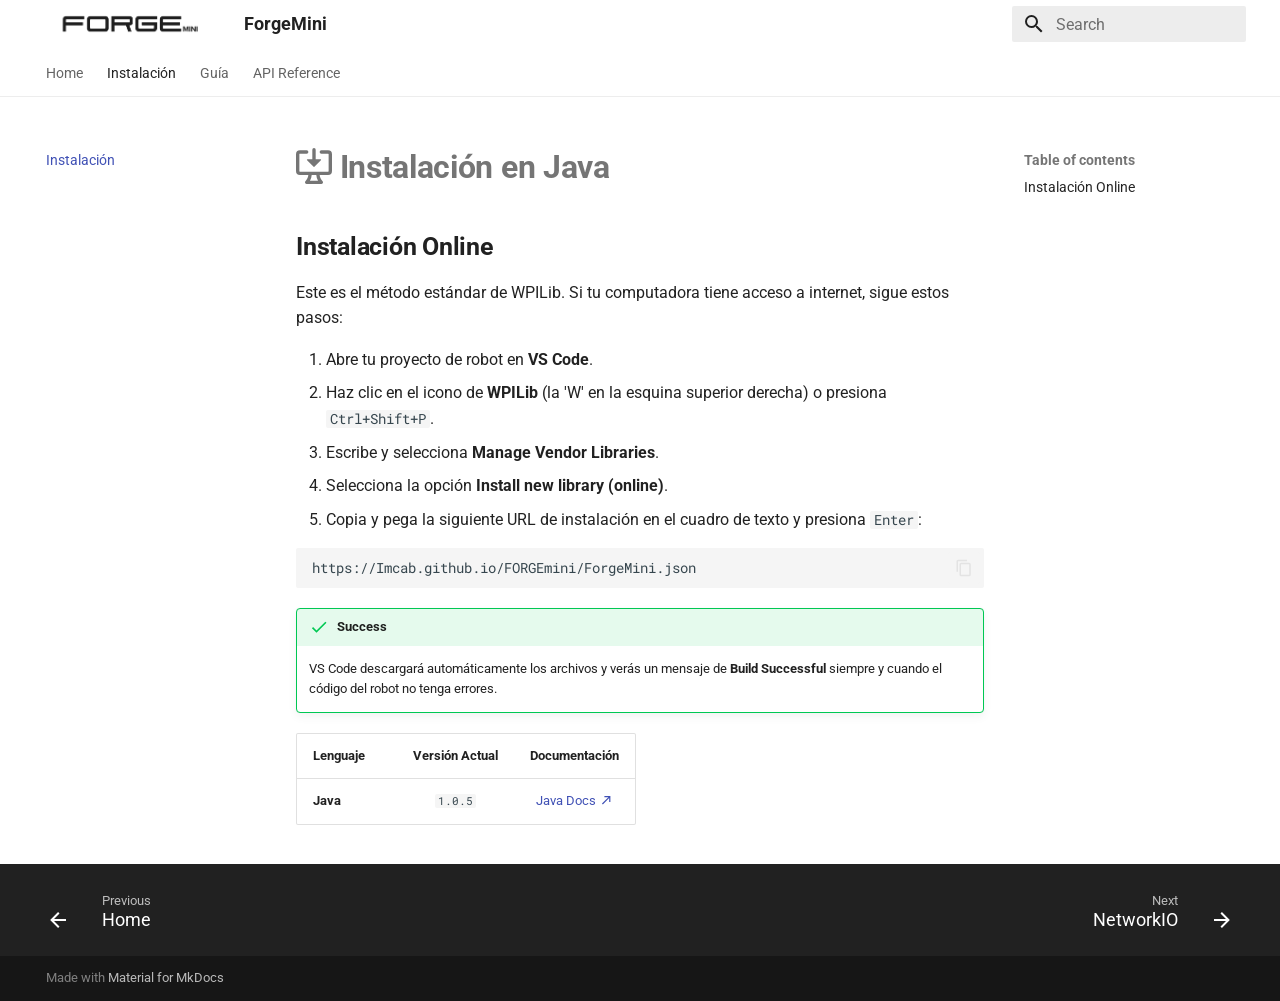
==== instalacion/index.html @ af579e2e "Deployed ed64663 with MkDocs version: 1.6.1" ====
<!doctype html>
<html lang="en" class="no-js">
  <head>
    
      <meta charset="utf-8">
      <meta name="viewport" content="width=device-width,initial-scale=1">
      
      
      
        <link rel="canonical" href="https://imcab.github.io/FORGEMiniDocs/instalacion/">
      
      
        <link rel="prev" href="..">
      
      
        <link rel="next" href="../guia/networkio/">
      
      
        
      
      
      <link rel="icon" href="../assets/logo.png">
      <meta name="generator" content="mkdocs-1.6.1, mkdocs-material-9.7.1">
    
    
      
        <title>Instalación - ForgeMini</title>
      
    
    
      <link rel="stylesheet" href="../assets/stylesheets/main.484c7ddc.min.css">
      
        
        <link rel="stylesheet" href="../assets/stylesheets/palette.ab4e12ef.min.css">
      
      


    
    
      
    
    
      
        
        
        <link rel="preconnect" href="https://fonts.gstatic.com" crossorigin>
        <link rel="stylesheet" href="https://fonts.googleapis.com/css?family=Roboto:300,300i,400,400i,700,700i%7CRoboto+Mono:400,400i,700,700i&display=fallback">
        <style>:root{--md-text-font:"Roboto";--md-code-font:"Roboto Mono"}</style>
      
    
    
    <script>__md_scope=new URL("..",location),__md_hash=e=>[...e].reduce(((e,_)=>(e<<5)-e+_.charCodeAt(0)),0),__md_get=(e,_=localStorage,t=__md_scope)=>JSON.parse(_.getItem(t.pathname+"."+e)),__md_set=(e,_,t=localStorage,a=__md_scope)=>{try{t.setItem(a.pathname+"."+e,JSON.stringify(_))}catch(e){}}</script>
    
      

    
    
  </head>
  
  
    
    
    
    
    
    <body dir="ltr" data-md-color-scheme="default" data-md-color-primary="white" data-md-color-accent="indigo">
  
    
    <input class="md-toggle" data-md-toggle="drawer" type="checkbox" id="__drawer" autocomplete="off">
    <input class="md-toggle" data-md-toggle="search" type="checkbox" id="__search" autocomplete="off">
    <label class="md-overlay" for="__drawer"></label>
    <div data-md-component="skip">
      
        
        <a href="#instalacion-en-java" class="md-skip">
          Skip to content
        </a>
      
    </div>
    <div data-md-component="announce">
      
    </div>
    
    
      

<header class="md-header" data-md-component="header">
  <nav class="md-header__inner md-grid" aria-label="Header">
    <a href=".." title="ForgeMini" class="md-header__button md-logo" aria-label="ForgeMini" data-md-component="logo">
      
  <img src="../assets/logo.png" alt="logo">

    </a>
    <label class="md-header__button md-icon" for="__drawer">
      
      <svg xmlns="http://www.w3.org/2000/svg" viewBox="0 0 24 24"><path d="M3 6h18v2H3zm0 5h18v2H3zm0 5h18v2H3z"/></svg>
    </label>
    <div class="md-header__title" data-md-component="header-title">
      <div class="md-header__ellipsis">
        <div class="md-header__topic">
          <span class="md-ellipsis">
            ForgeMini
          </span>
        </div>
        <div class="md-header__topic" data-md-component="header-topic">
          <span class="md-ellipsis">
            
              Instalación
            
          </span>
        </div>
      </div>
    </div>
    
      
    
    
    
    
      
      
        <label class="md-header__button md-icon" for="__search">
          
          <svg xmlns="http://www.w3.org/2000/svg" viewBox="0 0 24 24"><path d="M9.5 3A6.5 6.5 0 0 1 16 9.5c0 1.61-.59 3.09-1.56 4.23l.27.27h.79l5 5-1.5 1.5-5-5v-.79l-.27-.27A6.52 6.52 0 0 1 9.5 16 6.5 6.5 0 0 1 3 9.5 6.5 6.5 0 0 1 9.5 3m0 2C7 5 5 7 5 9.5S7 14 9.5 14 14 12 14 9.5 12 5 9.5 5"/></svg>
        </label>
        <div class="md-search" data-md-component="search" role="dialog">
  <label class="md-search__overlay" for="__search"></label>
  <div class="md-search__inner" role="search">
    <form class="md-search__form" name="search">
      <input type="text" class="md-search__input" name="query" aria-label="Search" placeholder="Search" autocapitalize="off" autocorrect="off" autocomplete="off" spellcheck="false" data-md-component="search-query" required>
      <label class="md-search__icon md-icon" for="__search">
        
        <svg xmlns="http://www.w3.org/2000/svg" viewBox="0 0 24 24"><path d="M9.5 3A6.5 6.5 0 0 1 16 9.5c0 1.61-.59 3.09-1.56 4.23l.27.27h.79l5 5-1.5 1.5-5-5v-.79l-.27-.27A6.52 6.52 0 0 1 9.5 16 6.5 6.5 0 0 1 3 9.5 6.5 6.5 0 0 1 9.5 3m0 2C7 5 5 7 5 9.5S7 14 9.5 14 14 12 14 9.5 12 5 9.5 5"/></svg>
        
        <svg xmlns="http://www.w3.org/2000/svg" viewBox="0 0 24 24"><path d="M20 11v2H8l5.5 5.5-1.42 1.42L4.16 12l7.92-7.92L13.5 5.5 8 11z"/></svg>
      </label>
      <nav class="md-search__options" aria-label="Search">
        
        <button type="reset" class="md-search__icon md-icon" title="Clear" aria-label="Clear" tabindex="-1">
          
          <svg xmlns="http://www.w3.org/2000/svg" viewBox="0 0 24 24"><path d="M19 6.41 17.59 5 12 10.59 6.41 5 5 6.41 10.59 12 5 17.59 6.41 19 12 13.41 17.59 19 19 17.59 13.41 12z"/></svg>
        </button>
      </nav>
      
    </form>
    <div class="md-search__output">
      <div class="md-search__scrollwrap" tabindex="0" data-md-scrollfix>
        <div class="md-search-result" data-md-component="search-result">
          <div class="md-search-result__meta">
            Initializing search
          </div>
          <ol class="md-search-result__list" role="presentation"></ol>
        </div>
      </div>
    </div>
  </div>
</div>
      
    
    
  </nav>
  
</header>
    
    <div class="md-container" data-md-component="container">
      
      
        
          
            
<nav class="md-tabs" aria-label="Tabs" data-md-component="tabs">
  <div class="md-grid">
    <ul class="md-tabs__list">
      
        
  
  
  
  
    <li class="md-tabs__item">
      <a href=".." class="md-tabs__link">
        
  
  
    
  
  Home

      </a>
    </li>
  

      
        
  
  
  
    
  
  
    <li class="md-tabs__item md-tabs__item--active">
      <a href="./" class="md-tabs__link">
        
  
  
    
  
  Instalación

      </a>
    </li>
  

      
        
  
  
  
  
    
    
      
  
  
  
  
    
    
      <li class="md-tabs__item">
        <a href="../guia/networkio/" class="md-tabs__link">
          
  
  
  Guía

        </a>
      </li>
    
  

    
  

      
        
  
  
  
  
    <li class="md-tabs__item">
      <a href="https://imcab.github.io/FORGEmini/" class="md-tabs__link">
        
  
  
    
  
  API Reference

      </a>
    </li>
  

      
    </ul>
  </div>
</nav>
          
        
      
      <main class="md-main" data-md-component="main">
        <div class="md-main__inner md-grid">
          
            
              
              <div class="md-sidebar md-sidebar--primary" data-md-component="sidebar" data-md-type="navigation" >
                <div class="md-sidebar__scrollwrap">
                  <div class="md-sidebar__inner">
                    


  


<nav class="md-nav md-nav--primary md-nav--lifted" aria-label="Navigation" data-md-level="0">
  <label class="md-nav__title" for="__drawer">
    <a href=".." title="ForgeMini" class="md-nav__button md-logo" aria-label="ForgeMini" data-md-component="logo">
      
  <img src="../assets/logo.png" alt="logo">

    </a>
    ForgeMini
  </label>
  
  <ul class="md-nav__list" data-md-scrollfix>
    
      
      
  
  
  
  
    <li class="md-nav__item">
      <a href=".." class="md-nav__link">
        
  
  
  <span class="md-ellipsis">
    
  
    Home
  

    
  </span>
  
  

      </a>
    </li>
  

    
      
      
  
  
    
  
  
  
    <li class="md-nav__item md-nav__item--active">
      
      <input class="md-nav__toggle md-toggle" type="checkbox" id="__toc">
      
      
        
      
      
        <label class="md-nav__link md-nav__link--active" for="__toc">
          
  
  
  <span class="md-ellipsis">
    
  
    Instalación
  

    
  </span>
  
  

          <span class="md-nav__icon md-icon"></span>
        </label>
      
      <a href="./" class="md-nav__link md-nav__link--active">
        
  
  
  <span class="md-ellipsis">
    
  
    Instalación
  

    
  </span>
  
  

      </a>
      
        

<nav class="md-nav md-nav--secondary" aria-label="Table of contents">
  
  
  
    
  
  
    <label class="md-nav__title" for="__toc">
      <span class="md-nav__icon md-icon"></span>
      Table of contents
    </label>
    <ul class="md-nav__list" data-md-component="toc" data-md-scrollfix>
      
        <li class="md-nav__item">
  <a href="#instalacion-online" class="md-nav__link">
    <span class="md-ellipsis">
      
        Instalación Online
      
    </span>
  </a>
  
</li>
      
    </ul>
  
</nav>
      
    </li>
  

    
      
      
  
  
  
  
    
    
    
    
      
      
        
      
    
    
    <li class="md-nav__item md-nav__item--nested">
      
        
        
        <input class="md-nav__toggle md-toggle " type="checkbox" id="__nav_3" >
        
          
          <label class="md-nav__link" for="__nav_3" id="__nav_3_label" tabindex="0">
            
  
  
  <span class="md-ellipsis">
    
  
    Guía
  

    
  </span>
  
  

            <span class="md-nav__icon md-icon"></span>
          </label>
        
        <nav class="md-nav" data-md-level="1" aria-labelledby="__nav_3_label" aria-expanded="false">
          <label class="md-nav__title" for="__nav_3">
            <span class="md-nav__icon md-icon"></span>
            
  
    Guía
  

          </label>
          <ul class="md-nav__list" data-md-scrollfix>
            
              
                
  
  
  
  
    
    
    
    
      
      
        
      
    
    
    <li class="md-nav__item md-nav__item--nested">
      
        
        
        <input class="md-nav__toggle md-toggle " type="checkbox" id="__nav_3_1" >
        
          
          <label class="md-nav__link" for="__nav_3_1" id="__nav_3_1_label" tabindex="0">
            
  
  
  <span class="md-ellipsis">
    
  
    IO
  

    
  </span>
  
  

            <span class="md-nav__icon md-icon"></span>
          </label>
        
        <nav class="md-nav" data-md-level="2" aria-labelledby="__nav_3_1_label" aria-expanded="false">
          <label class="md-nav__title" for="__nav_3_1">
            <span class="md-nav__icon md-icon"></span>
            
  
    IO
  

          </label>
          <ul class="md-nav__list" data-md-scrollfix>
            
              
                
  
  
  
  
    <li class="md-nav__item">
      <a href="../guia/networkio/" class="md-nav__link">
        
  
  
  <span class="md-ellipsis">
    
  
    NetworkIO
  

    
  </span>
  
  

      </a>
    </li>
  

              
            
              
                
  
  
  
  
    <li class="md-nav__item">
      <a href="../guia/iosubsystem/" class="md-nav__link">
        
  
  
  <span class="md-ellipsis">
    
  
    IOSubsystem
  

    
  </span>
  
  

      </a>
    </li>
  

              
            
          </ul>
        </nav>
      
    </li>
  

              
            
              
                
  
  
  
  
    
    
    
    
      
      
        
      
    
    
    <li class="md-nav__item md-nav__item--nested">
      
        
        
        <input class="md-nav__toggle md-toggle " type="checkbox" id="__nav_3_2" >
        
          
          <label class="md-nav__link" for="__nav_3_2" id="__nav_3_2_label" tabindex="0">
            
  
  
  <span class="md-ellipsis">
    
  
    Anotaciones
  

    
  </span>
  
  

            <span class="md-nav__icon md-icon"></span>
          </label>
        
        <nav class="md-nav" data-md-level="2" aria-labelledby="__nav_3_2_label" aria-expanded="false">
          <label class="md-nav__title" for="__nav_3_2">
            <span class="md-nav__icon md-icon"></span>
            
  
    Anotaciones
  

          </label>
          <ul class="md-nav__list" data-md-scrollfix>
            
              
                
  
  
  
  
    <li class="md-nav__item">
      <a href="../guia/anotaciones/signal/" class="md-nav__link">
        
  
  
  <span class="md-ellipsis">
    
  
    @Signal
  

    
  </span>
  
  

      </a>
    </li>
  

              
            
              
                
  
  
  
  
    <li class="md-nav__item">
      <a href="../guia/anotaciones/tunable/" class="md-nav__link">
        
  
  
  <span class="md-ellipsis">
    
  
    @Tunable
  

    
  </span>
  
  

      </a>
    </li>
  

              
            
          </ul>
        </nav>
      
    </li>
  

              
            
              
                
  
  
  
  
    
    
    
    
      
      
        
      
    
    
    <li class="md-nav__item md-nav__item--nested">
      
        
        
        <input class="md-nav__toggle md-toggle " type="checkbox" id="__nav_3_3" >
        
          
          <label class="md-nav__link" for="__nav_3_3" id="__nav_3_3_label" tabindex="0">
            
  
  
  <span class="md-ellipsis">
    
  
    SmartChooser
  

    
  </span>
  
  

            <span class="md-nav__icon md-icon"></span>
          </label>
        
        <nav class="md-nav" data-md-level="2" aria-labelledby="__nav_3_3_label" aria-expanded="false">
          <label class="md-nav__title" for="__nav_3_3">
            <span class="md-nav__icon md-icon"></span>
            
  
    SmartChooser
  

          </label>
          <ul class="md-nav__list" data-md-scrollfix>
            
              
                
  
  
  
  
    <li class="md-nav__item">
      <a href="../guia/sendable/" class="md-nav__link">
        
  
  
  <span class="md-ellipsis">
    
  
    SmartChooser
  

    
  </span>
  
  

      </a>
    </li>
  

              
            
          </ul>
        </nav>
      
    </li>
  

              
            
              
                
  
  
  
  
    
    
    
    
      
      
        
      
    
    
    <li class="md-nav__item md-nav__item--nested">
      
        
        
        <input class="md-nav__toggle md-toggle " type="checkbox" id="__nav_3_4" >
        
          
          <label class="md-nav__link" for="__nav_3_4" id="__nav_3_4_label" tabindex="0">
            
  
  
  <span class="md-ellipsis">
    
  
    Optimizador
  

    
  </span>
  
  

            <span class="md-nav__icon md-icon"></span>
          </label>
        
        <nav class="md-nav" data-md-level="2" aria-labelledby="__nav_3_4_label" aria-expanded="false">
          <label class="md-nav__title" for="__nav_3_4">
            <span class="md-nav__icon md-icon"></span>
            
  
    Optimizador
  

          </label>
          <ul class="md-nav__list" data-md-scrollfix>
            
              
                
  
  
  
  
    <li class="md-nav__item">
      <a href="../guia/optimizer/" class="md-nav__link">
        
  
  
  <span class="md-ellipsis">
    
  
    Optimizer
  

    
  </span>
  
  

      </a>
    </li>
  

              
            
          </ul>
        </nav>
      
    </li>
  

              
            
          </ul>
        </nav>
      
    </li>
  

    
      
      
  
  
  
  
    <li class="md-nav__item">
      <a href="https://imcab.github.io/FORGEmini/" class="md-nav__link">
        
  
  
  <span class="md-ellipsis">
    
  
    API Reference
  

    
  </span>
  
  

      </a>
    </li>
  

    
  </ul>
</nav>
                  </div>
                </div>
              </div>
            
            
              
              <div class="md-sidebar md-sidebar--secondary" data-md-component="sidebar" data-md-type="toc" >
                <div class="md-sidebar__scrollwrap">
                  <div class="md-sidebar__inner">
                    

<nav class="md-nav md-nav--secondary" aria-label="Table of contents">
  
  
  
    
  
  
    <label class="md-nav__title" for="__toc">
      <span class="md-nav__icon md-icon"></span>
      Table of contents
    </label>
    <ul class="md-nav__list" data-md-component="toc" data-md-scrollfix>
      
        <li class="md-nav__item">
  <a href="#instalacion-online" class="md-nav__link">
    <span class="md-ellipsis">
      
        Instalación Online
      
    </span>
  </a>
  
</li>
      
    </ul>
  
</nav>
                  </div>
                </div>
              </div>
            
          
          
            <div class="md-content" data-md-component="content">
              
              <article class="md-content__inner md-typeset">
                
                  



<h1 id="instalacion-en-java"><span class="twemoji"><svg xmlns="http://www.w3.org/2000/svg" viewBox="0 0 16 16"><path d="m4.927 5.427 2.896 2.896a.25.25 0 0 0 .354 0l2.896-2.896A.25.25 0 0 0 10.896 5H8.75V.75a.75.75 0 1 0-1.5 0V5H5.104a.25.25 0 0 0-.177.427"/><path d="M1.573 2.573a.25.25 0 0 0-.073.177v7.5a.25.25 0 0 0 .25.25h12.5a.25.25 0 0 0 .25-.25v-7.5a.25.25 0 0 0-.25-.25h-3a.75.75 0 1 1 0-1.5h3A1.75 1.75 0 0 1 16 2.75v7.5A1.75 1.75 0 0 1 14.25 12h-3.727c.099 1.041.52 1.872 1.292 2.757A.75.75 0 0 1 11.25 16h-6.5a.75.75 0 0 1-.565-1.243c.772-.885 1.192-1.716 1.292-2.757H1.75A1.75 1.75 0 0 1 0 10.25v-7.5A1.75 1.75 0 0 1 1.75 1h3a.75.75 0 0 1 0 1.5h-3a.25.25 0 0 0-.177.073M6.982 12a5.7 5.7 0 0 1-.765 2.5h3.566a5.7 5.7 0 0 1-.765-2.5z"/></svg></span> <strong>Instalación en Java</strong></h1>
<h2 id="instalacion-online"><strong>Instalación Online</strong></h2>
<p>Este es el método estándar de WPILib. Si tu computadora tiene acceso a internet, sigue estos pasos:</p>
<ol>
<li>Abre tu proyecto de robot en <strong>VS Code</strong>.</li>
<li>Haz clic en el icono de <strong>WPILib</strong> (la 'W' en la esquina superior derecha) o presiona <code>Ctrl+Shift+P</code>.</li>
<li>Escribe y selecciona <strong>Manage Vendor Libraries</strong>.</li>
<li>Selecciona la opción <strong>Install new library (online)</strong>.</li>
<li>Copia y pega la siguiente URL de instalación en el cuadro de texto y presiona <code>Enter</code>:</li>
</ol>
<div class="highlight"><pre><span></span><code><a id="__codelineno-0-1" name="__codelineno-0-1" href="#__codelineno-0-1"></a>https://Imcab.github.io/FORGEmini/ForgeMini.json
</code></pre></div>
<div class="admonition success">
<p class="admonition-title">Success</p>
<p>VS Code descargará automáticamente los archivos y verás un mensaje de <strong>Build Successful</strong> siempre y cuando el código del robot no tenga errores.</p>
</div>
<table>
<thead>
<tr>
<th style="text-align: left;">Lenguaje</th>
<th style="text-align: center;">Versión Actual</th>
<th style="text-align: center;">Documentación</th>
</tr>
</thead>
<tbody>
<tr>
<td style="text-align: left;"><strong>Java</strong></td>
<td style="text-align: center;"><code>1.0.5</code></td>
<td style="text-align: center;"><a href="https://imcab.github.io/FORGEmini/">Java Docs <span class="twemoji"><svg xmlns="http://www.w3.org/2000/svg" viewBox="0 0 24 24"><path d="M5 17.59 15.59 7H9V5h10v10h-2V8.41L6.41 19z"/></svg></span></a></td>
</tr>
</tbody>
</table>












                
              </article>
            </div>
          
          
  <script>var tabs=__md_get("__tabs");if(Array.isArray(tabs))e:for(var set of document.querySelectorAll(".tabbed-set")){var labels=set.querySelector(".tabbed-labels");for(var tab of tabs)for(var label of labels.getElementsByTagName("label"))if(label.innerText.trim()===tab){var input=document.getElementById(label.htmlFor);input.checked=!0;continue e}}</script>

<script>var target=document.getElementById(location.hash.slice(1));target&&target.name&&(target.checked=target.name.startsWith("__tabbed_"))</script>
        </div>
        
      </main>
      
        <footer class="md-footer">
  
    
      
      <nav class="md-footer__inner md-grid" aria-label="Footer" >
        
          
          <a href=".." class="md-footer__link md-footer__link--prev" aria-label="Previous: Home">
            <div class="md-footer__button md-icon">
              
              <svg xmlns="http://www.w3.org/2000/svg" viewBox="0 0 24 24"><path d="M20 11v2H8l5.5 5.5-1.42 1.42L4.16 12l7.92-7.92L13.5 5.5 8 11z"/></svg>
            </div>
            <div class="md-footer__title">
              <span class="md-footer__direction">
                Previous
              </span>
              <div class="md-ellipsis">
                Home
              </div>
            </div>
          </a>
        
        
          
          <a href="../guia/networkio/" class="md-footer__link md-footer__link--next" aria-label="Next: NetworkIO">
            <div class="md-footer__title">
              <span class="md-footer__direction">
                Next
              </span>
              <div class="md-ellipsis">
                NetworkIO
              </div>
            </div>
            <div class="md-footer__button md-icon">
              
              <svg xmlns="http://www.w3.org/2000/svg" viewBox="0 0 24 24"><path d="M4 11v2h12l-5.5 5.5 1.42 1.42L19.84 12l-7.92-7.92L10.5 5.5 16 11z"/></svg>
            </div>
          </a>
        
      </nav>
    
  
  <div class="md-footer-meta md-typeset">
    <div class="md-footer-meta__inner md-grid">
      <div class="md-copyright">
  
  
    Made with
    <a href="https://squidfunk.github.io/mkdocs-material/" target="_blank" rel="noopener">
      Material for MkDocs
    </a>
  
</div>
      
    </div>
  </div>
</footer>
      
    </div>
    <div class="md-dialog" data-md-component="dialog">
      <div class="md-dialog__inner md-typeset"></div>
    </div>
    
    
    
      
      
      <script id="__config" type="application/json">{"annotate": null, "base": "..", "features": ["navigation.tabs", "navigation.sections", "content.code.copy", "content.tabs.link", "navigation.footer"], "search": "../assets/javascripts/workers/search.2c215733.min.js", "tags": null, "translations": {"clipboard.copied": "Copied to clipboard", "clipboard.copy": "Copy to clipboard", "search.result.more.one": "1 more on this page", "search.result.more.other": "# more on this page", "search.result.none": "No matching documents", "search.result.one": "1 matching document", "search.result.other": "# matching documents", "search.result.placeholder": "Type to start searching", "search.result.term.missing": "Missing", "select.version": "Select version"}, "version": null}</script>
    
    
      <script src="../assets/javascripts/bundle.79ae519e.min.js"></script>
      
    
  </body>
</html>
---- assets/stylesheets/main.484c7ddc.min.css ----
@charset "UTF-8";html{-webkit-text-size-adjust:none;-moz-text-size-adjust:none;text-size-adjust:none;box-sizing:border-box}*,:after,:before{box-sizing:inherit}@media (prefers-reduced-motion){*,:after,:before{transition:none!important}}body{margin:0}a,button,input,label{-webkit-tap-highlight-color:transparent}a{color:inherit;text-decoration:none}hr{border:0;box-sizing:initial;display:block;height:.05rem;overflow:visible;padding:0}small{font-size:80%}sub,sup{line-height:1em}img{border-style:none}table{border-collapse:initial;border-spacing:0}td,th{font-weight:400;vertical-align:top}button{background:#0000;border:0;font-family:inherit;font-size:inherit;margin:0;padding:0}input{border:0;outline:none}:root{--md-primary-fg-color:#4051b5;--md-primary-fg-color--light:#5d6cc0;--md-primary-fg-color--dark:#303fa1;--md-primary-bg-color:#fff;--md-primary-bg-color--light:#ffffffb3;--md-accent-fg-color:#526cfe;--md-accent-fg-color--transparent:#526cfe1a;--md-accent-bg-color:#fff;--md-accent-bg-color--light:#ffffffb3}[data-md-color-scheme=default]{color-scheme:light}[data-md-color-scheme=default] img[src$="#gh-dark-mode-only"],[data-md-color-scheme=default] img[src$="#only-dark"]{display:none}:root,[data-md-color-scheme=default]{--md-hue:225deg;--md-default-fg-color:#000000de;--md-default-fg-color--light:#0000008a;--md-default-fg-color--lighter:#00000052;--md-default-fg-color--lightest:#00000012;--md-default-bg-color:#fff;--md-default-bg-color--light:#ffffffb3;--md-default-bg-color--lighter:#ffffff4d;--md-default-bg-color--lightest:#ffffff1f;--md-code-fg-color:#36464e;--md-code-bg-color:#f5f5f5;--md-code-bg-color--light:#f5f5f5b3;--md-code-bg-color--lighter:#f5f5f54d;--md-code-hl-color:#4287ff;--md-code-hl-color--light:#4287ff1a;--md-code-hl-number-color:#d52a2a;--md-code-hl-special-color:#db1457;--md-code-hl-function-color:#a846b9;--md-code-hl-constant-color:#6e59d9;--md-code-hl-keyword-color:#3f6ec6;--md-code-hl-string-color:#1c7d4d;--md-code-hl-name-color:var(--md-code-fg-color);--md-code-hl-operator-color:var(--md-default-fg-color--light);--md-code-hl-punctuation-color:var(--md-default-fg-color--light);--md-code-hl-comment-color:var(--md-default-fg-color--light);--md-code-hl-generic-color:var(--md-default-fg-color--light);--md-code-hl-variable-color:var(--md-default-fg-color--light);--md-typeset-color:var(--md-default-fg-color);--md-typeset-a-color:var(--md-primary-fg-color);--md-typeset-del-color:#f5503d26;--md-typeset-ins-color:#0bd57026;--md-typeset-kbd-color:#fafafa;--md-typeset-kbd-accent-color:#fff;--md-typeset-kbd-border-color:#b8b8b8;--md-typeset-mark-color:#ffff0080;--md-typeset-table-color:#0000001f;--md-typeset-table-color--light:rgba(0,0,0,.035);--md-admonition-fg-color:var(--md-default-fg-color);--md-admonition-bg-color:var(--md-default-bg-color);--md-warning-fg-color:#000000de;--md-warning-bg-color:#ff9;--md-footer-fg-color:#fff;--md-footer-fg-color--light:#ffffffb3;--md-footer-fg-color--lighter:#ffffff73;--md-footer-bg-color:#000000de;--md-footer-bg-color--dark:#00000052;--md-shadow-z1:0 0.2rem 0.5rem #0000000d,0 0 0.05rem #0000001a;--md-shadow-z2:0 0.2rem 0.5rem #0000001a,0 0 0.05rem #00000040;--md-shadow-z3:0 0.2rem 0.5rem #0003,0 0 0.05rem #00000059}.md-icon svg{fill:currentcolor;display:block;height:1.2rem;width:1.2rem}body{-webkit-font-smoothing:antialiased;-moz-osx-font-smoothing:grayscale;--md-text-font-family:var(--md-text-font,_),-apple-system,BlinkMacSystemFont,Helvetica,Arial,sans-serif;--md-code-font-family:var(--md-code-font,_),SFMono-Regular,Consolas,Menlo,monospace}aside,body,input{font-feature-settings:"kern","liga";color:var(--md-typeset-color);font-family:var(--md-text-font-family)}code,kbd,pre{font-feature-settings:"kern";font-family:var(--md-code-font-family)}:root{--md-typeset-table-sort-icon:url('data:image/svg+xml;charset=utf-8,<svg xmlns="http://www.w3.org/2000/svg" viewBox="0 0 24 24"><path d="m18 21-4-4h3V7h-3l4-4 4 4h-3v10h3M2 19v-2h10v2M2 13v-2h7v2M2 7V5h4v2z"/></svg>');--md-typeset-table-sort-icon--asc:url('data:image/svg+xml;charset=utf-8,<svg xmlns="http://www.w3.org/2000/svg" viewBox="0 0 24 24"><path d="M19 17h3l-4 4-4-4h3V3h2M2 17h10v2H2M6 5v2H2V5m0 6h7v2H2z"/></svg>');--md-typeset-table-sort-icon--desc:url('data:image/svg+xml;charset=utf-8,<svg xmlns="http://www.w3.org/2000/svg" viewBox="0 0 24 24"><path d="M19 7h3l-4-4-4 4h3v14h2M2 17h10v2H2M6 5v2H2V5m0 6h7v2H2z"/></svg>')}.md-typeset{-webkit-print-color-adjust:exact;color-adjust:exact;font-size:.8rem;line-height:1.6;overflow-wrap:break-word}@media print{.md-typeset{font-size:.68rem}}.md-typeset blockquote,.md-typeset dl,.md-typeset figure,.md-typeset ol,.md-typeset pre,.md-typeset ul{margin-bottom:1em;margin-top:1em}.md-typeset h1{color:var(--md-default-fg-color--light);font-size:2em;line-height:1.3;margin:0 0 1.25em}.md-typeset h1,.md-typeset h2{font-weight:300;letter-spacing:-.01em}.md-typeset h2{font-size:1.5625em;line-height:1.4;margin:1.6em 0 .64em}.md-typeset h3{font-size:1.25em;font-weight:400;letter-spacing:-.01em;line-height:1.5;margin:1.6em 0 .8em}.md-typeset h2+h3{margin-top:.8em}.md-typeset h4{font-weight:700;letter-spacing:-.01em;margin:1em 0}.md-typeset h5,.md-typeset h6{color:var(--md-default-fg-color--light);font-size:.8em;font-weight:700;letter-spacing:-.01em;margin:1.25em 0}.md-typeset h5{text-transform:uppercase}.md-typeset h5 code{text-transform:none}.md-typeset hr{border-bottom:.05rem solid var(--md-default-fg-color--lightest);display:flow-root;margin:1.5em 0}.md-typeset a{color:var(--md-typeset-a-color);word-break:break-word}.md-typeset a,.md-typeset a:before{transition:color 125ms}.md-typeset a:focus,.md-typeset a:hover{color:var(--md-accent-fg-color)}.md-typeset a:focus code,.md-typeset a:hover code{background-color:var(--md-accent-fg-color--transparent);color:var(--md-accent-fg-color)}.md-typeset a code{color:var(--md-typeset-a-color)}.md-typeset a.focus-visible{outline-color:var(--md-accent-fg-color);outline-offset:.2rem}.md-typeset code,.md-typeset kbd,.md-typeset pre{color:var(--md-code-fg-color);direction:ltr;font-variant-ligatures:none;transition:background-color 125ms}@media print{.md-typeset code,.md-typeset kbd,.md-typeset pre{white-space:pre-wrap}}.md-typeset code{background-color:var(--md-code-bg-color);border-radius:.1rem;-webkit-box-decoration-break:clone;box-decoration-break:clone;font-size:.85em;padding:0 .2941176471em;transition:color 125ms,background-color 125ms;word-break:break-word}.md-typeset code:not(.focus-visible){-webkit-tap-highlight-color:transparent;outline:none}.md-typeset pre{display:flow-root;line-height:1.4;position:relative}.md-typeset pre>code{-webkit-box-decoration-break:slice;box-decoration-break:slice;box-shadow:none;display:block;margin:0;outline-color:var(--md-accent-fg-color);overflow:auto;padding:.7720588235em 1.1764705882em;scrollbar-color:var(--md-default-fg-color--lighter) #0000;scrollbar-width:thin;touch-action:auto;word-break:normal}.md-typeset pre>code:hover{scrollbar-color:var(--md-accent-fg-color) #0000}.md-typeset pre>code::-webkit-scrollbar{height:.2rem;width:.2rem}.md-typeset pre>code::-webkit-scrollbar-thumb{background-color:var(--md-default-fg-color--lighter)}.md-typeset pre>code::-webkit-scrollbar-thumb:hover{background-color:var(--md-accent-fg-color)}.md-typeset kbd{background-color:var(--md-typeset-kbd-color);border-radius:.1rem;box-shadow:0 .1rem 0 .05rem var(--md-typeset-kbd-border-color),0 .1rem 0 var(--md-typeset-kbd-border-color),0 -.1rem .2rem var(--md-typeset-kbd-accent-color) inset;color:var(--md-default-fg-color);display:inline-block;font-size:.75em;padding:0 .6666666667em;vertical-align:text-top;word-break:break-word}.md-typeset mark{background-color:var(--md-typeset-mark-color);-webkit-box-decoration-break:clone;box-decoration-break:clone;color:inherit;word-break:break-word}.md-typeset abbr{cursor:help;text-decoration:none}.md-typeset [data-preview],.md-typeset abbr{border-bottom:.05rem dotted var(--md-default-fg-color--light)}.md-typeset small{opacity:.75}[dir=ltr] .md-typeset sub,[dir=ltr] .md-typeset sup{margin-left:.078125em}[dir=rtl] .md-typeset sub,[dir=rtl] .md-typeset sup{margin-right:.078125em}[dir=ltr] .md-typeset blockquote{padding-left:.6rem}[dir=rtl] .md-typeset blockquote{padding-right:.6rem}[dir=ltr] .md-typeset blockquote{border-left:.2rem solid var(--md-default-fg-color--lighter)}[dir=rtl] .md-typeset blockquote{border-right:.2rem solid var(--md-default-fg-color--lighter)}.md-typeset blockquote{color:var(--md-default-fg-color--light);margin-left:0;margin-right:0}.md-typeset ul{list-style-type:disc}.md-typeset ul[type]{list-style-type:revert-layer}[dir=ltr] .md-typeset ol,[dir=ltr] .md-typeset ul{margin-left:.625em}[dir=rtl] .md-typeset ol,[dir=rtl] .md-typeset ul{margin-right:.625em}.md-typeset ol,.md-typeset ul{padding:0}.md-typeset ol:not([hidden]),.md-typeset ul:not([hidden]){display:flow-root}.md-typeset ol ol,.md-typeset ul ol{list-style-type:lower-alpha}.md-typeset ol ol ol,.md-typeset ul ol ol{list-style-type:lower-roman}.md-typeset ol ol ol ol,.md-typeset ul ol ol ol{list-style-type:upper-alpha}.md-typeset ol ol ol ol ol,.md-typeset ul ol ol ol ol{list-style-type:upper-roman}.md-typeset ol[type],.md-typeset ul[type]{list-style-type:revert-layer}[dir=ltr] .md-typeset ol li,[dir=ltr] .md-typeset ul li{margin-left:1.25em}[dir=rtl] .md-typeset ol li,[dir=rtl] .md-typeset ul li{margin-right:1.25em}.md-typeset ol li,.md-typeset ul li{margin-bottom:.5em}.md-typeset ol li blockquote,.md-typeset ol li p,.md-typeset ul li blockquote,.md-typeset ul li p{margin:.5em 0}.md-typeset ol li:last-child,.md-typeset ul li:last-child{margin-bottom:0}[dir=ltr] .md-typeset ol li ol,[dir=ltr] .md-typeset ol li ul,[dir=ltr] .md-typeset ul li ol,[dir=ltr] .md-typeset ul li ul{margin-left:.625em}[dir=rtl] .md-typeset ol li ol,[dir=rtl] .md-typeset ol li ul,[dir=rtl] .md-typeset ul li ol,[dir=rtl] .md-typeset ul li ul{margin-right:.625em}.md-typeset ol li ol,.md-typeset ol li ul,.md-typeset ul li ol,.md-typeset ul li ul{margin-bottom:.5em;margin-top:.5em}[dir=ltr] .md-typeset dd{margin-left:1.875em}[dir=rtl] .md-typeset dd{margin-right:1.875em}.md-typeset dd{margin-bottom:1.5em;margin-top:1em}.md-typeset img,.md-typeset svg,.md-typeset video{height:auto;max-width:100%}.md-typeset img[align=left]{margin:1em 1em 1em 0}.md-typeset img[align=right]{margin:1em 0 1em 1em}.md-typeset img[align]:only-child{margin-top:0}.md-typeset figure{display:flow-root;margin:1em auto;max-width:100%;text-align:center;width:fit-content}.md-typeset figure img{display:block;margin:0 auto}.md-typeset figcaption{font-style:italic;margin:1em auto;max-width:24rem}.md-typeset iframe{max-width:100%}.md-typeset table:not([class]){background-color:var(--md-default-bg-color);border:.05rem solid var(--md-typeset-table-color);border-radius:.1rem;display:inline-block;font-size:.64rem;max-width:100%;overflow:auto;touch-action:auto}@media print{.md-typeset table:not([class]){display:table}}.md-typeset table:not([class])+*{margin-top:1.5em}.md-typeset table:not([class]) td>:first-child,.md-typeset table:not([class]) th>:first-child{margin-top:0}.md-typeset table:not([class]) td>:last-child,.md-typeset table:not([class]) th>:last-child{margin-bottom:0}.md-typeset table:not([class]) td:not([align]),.md-typeset table:not([class]) th:not([align]){text-align:left}[dir=rtl] .md-typeset table:not([class]) td:not([align]),[dir=rtl] .md-typeset table:not([class]) th:not([align]){text-align:right}.md-typeset table:not([class]) th{font-weight:700;min-width:5rem;padding:.9375em 1.25em;vertical-align:top}.md-typeset table:not([class]) td{border-top:.05rem solid var(--md-typeset-table-color);padding:.9375em 1.25em;vertical-align:top}.md-typeset table:not([class]) tbody tr{transition:background-color 125ms}.md-typeset table:not([class]) tbody tr:hover{background-color:var(--md-typeset-table-color--light);box-shadow:0 .05rem 0 var(--md-default-bg-color) inset}.md-typeset table:not([class]) a{word-break:normal}.md-typeset table th[role=columnheader]{cursor:pointer}[dir=ltr] .md-typeset table th[role=columnheader]:after{margin-left:.5em}[dir=rtl] .md-typeset table th[role=columnheader]:after{margin-right:.5em}.md-typeset table th[role=columnheader]:after{content:"";display:inline-block;height:1.2em;-webkit-mask-image:var(--md-typeset-table-sort-icon);mask-image:var(--md-typeset-table-sort-icon);-webkit-mask-repeat:no-repeat;mask-repeat:no-repeat;-webkit-mask-size:contain;mask-size:contain;transition:background-color 125ms;vertical-align:text-bottom;width:1.2em}.md-typeset table th[role=columnheader]:hover:after{background-color:var(--md-default-fg-color--lighter)}.md-typeset table th[role=columnheader][aria-sort=ascending]:after{background-color:var(--md-default-fg-color--light);-webkit-mask-image:var(--md-typeset-table-sort-icon--asc);mask-image:var(--md-typeset-table-sort-icon--asc)}.md-typeset table th[role=columnheader][aria-sort=descending]:after{background-color:var(--md-default-fg-color--light);-webkit-mask-image:var(--md-typeset-table-sort-icon--desc);mask-image:var(--md-typeset-table-sort-icon--desc)}.md-typeset__scrollwrap{margin:1em -.8rem;overflow-x:auto;touch-action:auto}.md-typeset__table{display:inline-block;margin-bottom:.5em;padding:0 .8rem}@media print{.md-typeset__table{display:block}}html .md-typeset__table table{display:table;margin:0;overflow:hidden;width:100%}@media screen and (max-width:44.984375em){.md-content__inner>pre{margin:1em -.8rem}.md-content__inner>pre code{border-radius:0}}.md-typeset .md-author{border-radius:100%;display:block;flex-shrink:0;height:1.6rem;overflow:hidden;position:relative;transition:color 125ms,transform 125ms;width:1.6rem}.md-typeset .md-author img{display:block}.md-typeset .md-author--more{background:var(--md-default-fg-color--lightest);color:var(--md-default-fg-color--lighter);font-size:.6rem;font-weight:700;line-height:1.6rem;text-align:center}.md-typeset .md-author--long{height:2.4rem;width:2.4rem}.md-typeset a.md-author{transform:scale(1)}.md-typeset a.md-author img{border-radius:100%;filter:grayscale(100%) opacity(75%);transition:filter 125ms}.md-typeset a.md-author:focus,.md-typeset a.md-author:hover{transform:scale(1.1);z-index:1}.md-typeset a.md-author:focus img,.md-typeset a.md-author:hover img{filter:grayscale(0)}.md-banner{background-color:var(--md-footer-bg-color);color:var(--md-footer-fg-color);overflow:auto}@media print{.md-banner{display:none}}.md-banner--warning{background-color:var(--md-warning-bg-color);color:var(--md-warning-fg-color)}.md-banner__inner{font-size:.7rem;margin:.6rem auto;padding:0 .8rem}[dir=ltr] .md-banner__button{float:right}[dir=rtl] .md-banner__button{float:left}.md-banner__button{color:inherit;cursor:pointer;transition:opacity .25s}.no-js .md-banner__button{display:none}.md-banner__button:hover{opacity:.7}html{font-size:125%;height:100%;overflow-x:hidden}@media screen and (min-width:100em){html{font-size:137.5%}}@media screen and (min-width:125em){html{font-size:150%}}body{background-color:var(--md-default-bg-color);display:flex;flex-direction:column;font-size:.5rem;min-height:100%;position:relative;width:100%}@media print{body{display:block}}@media screen and (max-width:59.984375em){body[data-md-scrolllock]{position:fixed}}.md-grid{margin-left:auto;margin-right:auto;max-width:61rem}.md-container{display:flex;flex-direction:column;flex-grow:1}@media print{.md-container{display:block}}.md-main{flex-grow:1}.md-main__inner{display:flex;height:100%;margin-top:1.5rem}.md-ellipsis{overflow:hidden;text-overflow:ellipsis}.md-toggle{display:none}.md-option{height:0;opacity:0;position:absolute;width:0}.md-option:checked+label:not([hidden]){display:block}.md-option.focus-visible+label{outline-color:var(--md-accent-fg-color);outline-style:auto}.md-skip{background-color:var(--md-default-fg-color);border-radius:.1rem;color:var(--md-default-bg-color);font-size:.64rem;margin:.5rem;opacity:0;outline-color:var(--md-accent-fg-color);padding:.3rem .5rem;position:fixed;transform:translateY(.4rem);z-index:-1}.md-skip:focus{opacity:1;transform:translateY(0);transition:transform .25s cubic-bezier(.4,0,.2,1),opacity 175ms 75ms;z-index:10}@page{margin:25mm}:root{--md-clipboard-icon:url('data:image/svg+xml;charset=utf-8,<svg xmlns="http://www.w3.org/2000/svg" viewBox="0 0 24 24"><path d="M19 21H8V7h11m0-2H8a2 2 0 0 0-2 2v14a2 2 0 0 0 2 2h11a2 2 0 0 0 2-2V7a2 2 0 0 0-2-2m-3-4H4a2 2 0 0 0-2 2v14h2V3h12z"/></svg>')}.md-clipboard{border-radius:.1rem;color:var(--md-default-fg-color--lightest);cursor:pointer;height:1.5em;outline-color:var(--md-accent-fg-color);outline-offset:.1rem;transition:color .25s;width:1.5em;z-index:1}@media print{.md-clipboard{display:none}}.md-clipboard:not(.focus-visible){-webkit-tap-highlight-color:transparent;outline:none}:hover>.md-clipboard{color:var(--md-default-fg-color--light)}.md-clipboard:focus,.md-clipboard:hover{color:var(--md-accent-fg-color)}.md-clipboard:after{background-color:currentcolor;content:"";display:block;height:1.125em;margin:0 auto;-webkit-mask-image:var(--md-clipboard-icon);mask-image:var(--md-clipboard-icon);-webkit-mask-position:center;mask-position:center;-webkit-mask-repeat:no-repeat;mask-repeat:no-repeat;-webkit-mask-size:contain;mask-size:contain;width:1.125em}.md-clipboard--inline{cursor:pointer}.md-clipboard--inline code{transition:color .25s,background-color .25s}.md-clipboard--inline:focus code,.md-clipboard--inline:hover code{background-color:var(--md-accent-fg-color--transparent);color:var(--md-accent-fg-color)}:root{--md-code-select-icon:url('data:image/svg+xml;charset=utf-8,<svg xmlns="http://www.w3.org/2000/svg" viewBox="0 0 24 24"><path d="M19 19h-4v2h4c1.1 0 2-.9 2-2v-4h-2m0-12h-4v2h4v4h2V5c0-1.1-.9-2-2-2M5 5h4V3H5c-1.1 0-2 .9-2 2v4h2m0 6H3v4c0 1.1.9 2 2 2h4v-2H5zm2-4h2v2H7zm4 0h2v2h-2zm4 0h2v2h-2zM7 7h2v2H7zm4 0h2v2h-2zm4 0h2v2h-2zm-8 8h2v2H7zm4 0h2v2h-2zm4 0h2v2h-2z"/></svg>');--md-code-copy-icon:url('data:image/svg+xml;charset=utf-8,<svg xmlns="http://www.w3.org/2000/svg" viewBox="0 0 24 24"><path d="M19 21H8V7h11m0-2H8a2 2 0 0 0-2 2v14a2 2 0 0 0 2 2h11a2 2 0 0 0 2-2V7a2 2 0 0 0-2-2m-3-4H4a2 2 0 0 0-2 2v14h2V3h12z"/></svg>')}.md-typeset .md-code__content{display:grid}.md-code__nav{background-color:var(--md-code-bg-color--lighter);border-radius:.1rem;display:flex;gap:.2rem;padding:.2rem;position:absolute;right:.25em;top:.25em;transition:background-color .25s;z-index:1}:hover>.md-code__nav{background-color:var(--md-code-bg-color--light)}.md-code__button{color:var(--md-default-fg-color--lightest);cursor:pointer;display:block;height:1.5em;outline-color:var(--md-accent-fg-color);outline-offset:.1rem;transition:color .25s;width:1.5em}:hover>*>.md-code__button{color:var(--md-default-fg-color--light)}.md-code__button.focus-visible,.md-code__button:hover{color:var(--md-accent-fg-color)}.md-code__button--active{color:var(--md-default-fg-color)!important}.md-code__button:after{background-color:currentcolor;content:"";display:block;height:1.125em;margin:0 auto;-webkit-mask-position:center;mask-position:center;-webkit-mask-repeat:no-repeat;mask-repeat:no-repeat;-webkit-mask-size:contain;mask-size:contain;width:1.125em}.md-code__button[data-md-type=select]:after{-webkit-mask-image:var(--md-code-select-icon);mask-image:var(--md-code-select-icon)}.md-code__button[data-md-type=copy]:after{-webkit-mask-image:var(--md-code-copy-icon);mask-image:var(--md-code-copy-icon)}@keyframes consent{0%{opacity:0;transform:translateY(100%)}to{opacity:1;transform:translateY(0)}}@keyframes overlay{0%{opacity:0}to{opacity:1}}.md-consent__overlay{animation:overlay .25s both;-webkit-backdrop-filter:blur(.1rem);backdrop-filter:blur(.1rem);background-color:#0000008a;height:100%;opacity:1;position:fixed;top:0;width:100%;z-index:5}.md-consent__inner{animation:consent .5s cubic-bezier(.1,.7,.1,1) both;background-color:var(--md-default-bg-color);border:0;border-radius:.1rem;bottom:0;box-shadow:0 0 .2rem #0000001a,0 .2rem .4rem #0003;max-height:100%;overflow:auto;padding:0;position:fixed;width:100%;z-index:5}.md-consent__form{padding:.8rem}.md-consent__settings{display:none;margin:1em 0}input:checked+.md-consent__settings{display:block}.md-consent__controls{margin-bottom:.8rem}.md-typeset .md-consent__controls .md-button{display:inline}@media screen and (max-width:44.984375em){.md-typeset .md-consent__controls .md-button{display:block;margin-top:.4rem;text-align:center;width:100%}}.md-consent label{cursor:pointer}.md-content{flex-grow:1;min-width:0}.md-content__inner{margin:0 .8rem 1.2rem;padding-top:.6rem}@media screen and (min-width:76.25em){[dir=ltr] .md-sidebar--primary:not([hidden])~.md-content>.md-content__inner{margin-left:1.2rem}[dir=ltr] .md-sidebar--secondary:not([hidden])~.md-content>.md-content__inner,[dir=rtl] .md-sidebar--primary:not([hidden])~.md-content>.md-content__inner{margin-right:1.2rem}[dir=rtl] .md-sidebar--secondary:not([hidden])~.md-content>.md-content__inner{margin-left:1.2rem}}.md-content__inner:before{content:"";display:block;height:.4rem}.md-content__inner>:last-child{margin-bottom:0}[dir=ltr] .md-content__button{float:right}[dir=rtl] .md-content__button{float:left}[dir=ltr] .md-content__button{margin-left:.4rem}[dir=rtl] .md-content__button{margin-right:.4rem}.md-content__button{margin:.4rem 0;padding:0}@media print{.md-content__button{display:none}}.md-typeset .md-content__button{color:var(--md-default-fg-color--lighter)}.md-content__button svg{display:inline;vertical-align:top}[dir=rtl] .md-content__button svg{transform:scaleX(-1)}[dir=ltr] .md-dialog{right:.8rem}[dir=rtl] .md-dialog{left:.8rem}.md-dialog{background-color:var(--md-default-fg-color);border-radius:.1rem;bottom:.8rem;box-shadow:var(--md-shadow-z3);min-width:11.1rem;opacity:0;padding:.4rem .6rem;pointer-events:none;position:fixed;transform:translateY(100%);transition:transform 0ms .4s,opacity .4s;z-index:4}@media print{.md-dialog{display:none}}.md-dialog--active{opacity:1;pointer-events:auto;transform:translateY(0);transition:transform .4s cubic-bezier(.075,.85,.175,1),opacity .4s}.md-dialog__inner{color:var(--md-default-bg-color);font-size:.7rem}.md-feedback{margin:2em 0 1em;text-align:center}.md-feedback fieldset{border:none;margin:0;padding:0}.md-feedback__title{font-weight:700;margin:1em auto}.md-feedback__inner{position:relative}.md-feedback__list{display:flex;flex-wrap:wrap;place-content:baseline center;position:relative}.md-feedback__list:hover .md-icon:not(:disabled){color:var(--md-default-fg-color--lighter)}:disabled .md-feedback__list{min-height:1.8rem}.md-feedback__icon{color:var(--md-default-fg-color--light);cursor:pointer;flex-shrink:0;margin:0 .1rem;transition:color 125ms}.md-feedback__icon:not(:disabled).md-icon:hover{color:var(--md-accent-fg-color)}.md-feedback__icon:disabled{color:var(--md-default-fg-color--lightest);pointer-events:none}.md-feedback__note{opacity:0;position:relative;transform:translateY(.4rem);transition:transform .4s cubic-bezier(.1,.7,.1,1),opacity .15s}.md-feedback__note>*{margin:0 auto;max-width:16rem}:disabled .md-feedback__note{opacity:1;transform:translateY(0)}@media print{.md-feedback{display:none}}.md-footer{background-color:var(--md-footer-bg-color);color:var(--md-footer-fg-color)}@media print{.md-footer{display:none}}.md-footer__inner{justify-content:space-between;overflow:auto;padding:.2rem}.md-footer__inner:not([hidden]){display:flex}.md-footer__link{align-items:end;display:flex;flex-grow:0.01;margin-bottom:.4rem;margin-top:1rem;max-width:100%;outline-color:var(--md-accent-fg-color);overflow:hidden;transition:opacity .25s}.md-footer__link:focus,.md-footer__link:hover{opacity:.7}[dir=rtl] .md-footer__link svg{transform:scaleX(-1)}@media screen and (max-width:44.984375em){.md-footer__link--prev{flex-shrink:0}.md-footer__link--prev .md-footer__title{display:none}}[dir=ltr] .md-footer__link--next{margin-left:auto}[dir=rtl] .md-footer__link--next{margin-right:auto}.md-footer__link--next{text-align:right}[dir=rtl] .md-footer__link--next{text-align:left}.md-footer__title{flex-grow:1;font-size:.9rem;margin-bottom:.7rem;max-width:calc(100% - 2.4rem);padding:0 1rem;white-space:nowrap}.md-footer__button{margin:.2rem;padding:.4rem}.md-footer__direction{font-size:.64rem;opacity:.7}.md-footer-meta{background-color:var(--md-footer-bg-color--dark)}.md-footer-meta__inner{display:flex;flex-wrap:wrap;justify-content:space-between;padding:.2rem}html .md-footer-meta.md-typeset a{color:var(--md-footer-fg-color--light)}html .md-footer-meta.md-typeset a:focus,html .md-footer-meta.md-typeset a:hover{color:var(--md-footer-fg-color)}.md-copyright{color:var(--md-footer-fg-color--lighter);font-size:.64rem;margin:auto .6rem;padding:.4rem 0;width:100%}@media screen and (min-width:45em){.md-copyright{width:auto}}.md-copyright__highlight{color:var(--md-footer-fg-color--light)}.md-social{display:inline-flex;gap:.2rem;margin:0 .4rem;padding:.2rem 0 .6rem}@media screen and (min-width:45em){.md-social{padding:.6rem 0}}.md-social__link{display:inline-block;height:1.6rem;text-align:center;width:1.6rem}.md-social__link:before{line-height:1.9}.md-social__link svg{fill:currentcolor;max-height:.8rem;vertical-align:-25%}.md-typeset .md-button{border:.1rem solid;border-radius:.1rem;color:var(--md-primary-fg-color);cursor:pointer;display:inline-block;font-weight:700;padding:.625em 2em;transition:color 125ms,background-color 125ms,border-color 125ms}.md-typeset .md-button--primary{background-color:var(--md-primary-fg-color);border-color:var(--md-primary-fg-color);color:var(--md-primary-bg-color)}.md-typeset .md-button:focus,.md-typeset .md-button:hover{background-color:var(--md-accent-fg-color);border-color:var(--md-accent-fg-color);color:var(--md-accent-bg-color)}[dir=ltr] .md-typeset .md-input{border-top-left-radius:.1rem}[dir=ltr] .md-typeset .md-input,[dir=rtl] .md-typeset .md-input{border-top-right-radius:.1rem}[dir=rtl] .md-typeset .md-input{border-top-left-radius:.1rem}.md-typeset .md-input{border-bottom:.1rem solid var(--md-default-fg-color--lighter);box-shadow:var(--md-shadow-z1);font-size:.8rem;height:1.8rem;padding:0 .6rem;transition:border .25s,box-shadow .25s}.md-typeset .md-input:focus,.md-typeset .md-input:hover{border-bottom-color:var(--md-accent-fg-color);box-shadow:var(--md-shadow-z2)}.md-typeset .md-input--stretch{width:100%}.md-header{background-color:var(--md-primary-fg-color);box-shadow:0 0 .2rem #0000,0 .2rem .4rem #0000;color:var(--md-primary-bg-color);display:block;left:0;position:sticky;right:0;top:0;z-index:4}@media print{.md-header{display:none}}.md-header[hidden]{transform:translateY(-100%);transition:transform .25s cubic-bezier(.8,0,.6,1),box-shadow .25s}.md-header--shadow{box-shadow:0 0 .2rem #0000001a,0 .2rem .4rem #0003;transition:transform .25s cubic-bezier(.1,.7,.1,1),box-shadow .25s}.md-header__inner{align-items:center;display:flex;padding:0 .2rem}.md-header__button{color:currentcolor;cursor:pointer;margin:.2rem;outline-color:var(--md-accent-fg-color);padding:.4rem;position:relative;transition:opacity .25s;vertical-align:middle;z-index:1}.md-header__button:hover{opacity:.7}.md-header__button:not([hidden]){display:inline-block}.md-header__button:not(.focus-visible){-webkit-tap-highlight-color:transparent;outline:none}.md-header__button.md-logo{margin:.2rem;padding:.4rem}@media screen and (max-width:76.234375em){.md-header__button.md-logo{display:none}}.md-header__button.md-logo img,.md-header__button.md-logo svg{fill:currentcolor;display:block;height:1.2rem;width:auto}@media screen and (min-width:60em){.md-header__button[for=__search]{display:none}}.no-js .md-header__button[for=__search]{display:none}[dir=rtl] .md-header__button[for=__search] svg{transform:scaleX(-1)}@media screen and (min-width:76.25em){.md-header__button[for=__drawer]{display:none}}.md-header__topic{display:flex;max-width:100%;position:absolute;transition:transform .4s cubic-bezier(.1,.7,.1,1),opacity .15s;white-space:nowrap}.md-header__topic+.md-header__topic{opacity:0;pointer-events:none;transform:translateX(1.25rem);transition:transform .4s cubic-bezier(1,.7,.1,.1),opacity .15s;z-index:-1}[dir=rtl] .md-header__topic+.md-header__topic{transform:translateX(-1.25rem)}.md-header__topic:first-child{font-weight:700}[dir=ltr] .md-header__title{margin-left:1rem;margin-right:.4rem}[dir=rtl] .md-header__title{margin-left:.4rem;margin-right:1rem}.md-header__title{flex-grow:1;font-size:.9rem;height:2.4rem;line-height:2.4rem}.md-header__title--active .md-header__topic{opacity:0;pointer-events:none;transform:translateX(-1.25rem);transition:transform .4s cubic-bezier(1,.7,.1,.1),opacity .15s;z-index:-1}[dir=rtl] .md-header__title--active .md-header__topic{transform:translateX(1.25rem)}.md-header__title--active .md-header__topic+.md-header__topic{opacity:1;pointer-events:auto;transform:translateX(0);transition:transform .4s cubic-bezier(.1,.7,.1,1),opacity .15s;z-index:0}.md-header__title>.md-header__ellipsis{height:100%;position:relative;width:100%}.md-header__option{display:flex;flex-shrink:0;max-width:100%;transition:max-width 0ms .25s,opacity .25s .25s;white-space:nowrap}[data-md-toggle=search]:checked~.md-header .md-header__option{max-width:0;opacity:0;transition:max-width 0ms,opacity 0ms}.md-header__option>input{bottom:0}.md-header__source{display:none}@media screen and (min-width:60em){[dir=ltr] .md-header__source{margin-left:1rem}[dir=rtl] .md-header__source{margin-right:1rem}.md-header__source{display:block;max-width:11.7rem;width:11.7rem}}@media screen and (min-width:76.25em){[dir=ltr] .md-header__source{margin-left:1.4rem}[dir=rtl] .md-header__source{margin-right:1.4rem}}.md-meta{color:var(--md-default-fg-color--light);font-size:.7rem;line-height:1.3}.md-meta__list{display:inline-flex;flex-wrap:wrap;list-style:none;margin:0;padding:0}.md-meta__item:not(:last-child):after{content:"·";margin-left:.2rem;margin-right:.2rem}.md-meta__link{color:var(--md-typeset-a-color)}.md-meta__link:focus,.md-meta__link:hover{color:var(--md-accent-fg-color)}.md-draft{background-color:#ff1744;border-radius:.125em;color:#fff;display:inline-block;font-weight:700;padding-left:.5714285714em;padding-right:.5714285714em}:root{--md-nav-icon--prev:url('data:image/svg+xml;charset=utf-8,<svg xmlns="http://www.w3.org/2000/svg" viewBox="0 0 24 24"><path d="M20 11v2H8l5.5 5.5-1.42 1.42L4.16 12l7.92-7.92L13.5 5.5 8 11z"/></svg>');--md-nav-icon--next:url('data:image/svg+xml;charset=utf-8,<svg xmlns="http://www.w3.org/2000/svg" viewBox="0 0 24 24"><path d="M8.59 16.58 13.17 12 8.59 7.41 10 6l6 6-6 6z"/></svg>');--md-toc-icon:url('data:image/svg+xml;charset=utf-8,<svg xmlns="http://www.w3.org/2000/svg" viewBox="0 0 24 24"><path d="M3 9h14V7H3zm0 4h14v-2H3zm0 4h14v-2H3zm16 0h2v-2h-2zm0-10v2h2V7zm0 6h2v-2h-2z"/></svg>')}.md-nav{font-size:.7rem;line-height:1.3}.md-nav__title{color:var(--md-default-fg-color--light);display:block;font-weight:700;overflow:hidden;padding:0 .6rem;text-overflow:ellipsis}.md-nav__title .md-nav__button{display:none}.md-nav__title .md-nav__button img{height:100%;width:auto}.md-nav__title .md-nav__button.md-logo img,.md-nav__title .md-nav__button.md-logo svg{fill:currentcolor;display:block;height:2.4rem;max-width:100%;object-fit:contain;width:auto}.md-nav__list{list-style:none;margin:0;padding:0}.md-nav__link{align-items:flex-start;display:flex;gap:.4rem;margin-top:.625em;scroll-snap-align:start;transition:color 125ms}.md-nav__link--passed,.md-nav__link--passed code{color:var(--md-default-fg-color--light)}.md-nav__item .md-nav__link--active,.md-nav__item .md-nav__link--active code{color:var(--md-typeset-a-color)}.md-nav__link .md-ellipsis{position:relative}.md-nav__link .md-ellipsis code{word-break:normal}[dir=ltr] .md-nav__link .md-icon:last-child{margin-left:auto}[dir=rtl] .md-nav__link .md-icon:last-child{margin-right:auto}.md-nav__link .md-typeset{font-size:.7rem;line-height:1.3}.md-nav__link svg{fill:currentcolor;flex-shrink:0;height:1.3em;position:relative}.md-nav__link[for]:focus,.md-nav__link[for]:hover,.md-nav__link[href]:focus,.md-nav__link[href]:hover{color:var(--md-accent-fg-color);cursor:pointer}.md-nav__link[for]:focus code,.md-nav__link[for]:hover code,.md-nav__link[href]:focus code,.md-nav__link[href]:hover code{background-color:var(--md-accent-fg-color--transparent);color:var(--md-accent-fg-color)}.md-nav__link.focus-visible{outline-color:var(--md-accent-fg-color);outline-offset:.2rem}.md-nav--primary .md-nav__link[for=__toc]{display:none}.md-nav--primary .md-nav__link[for=__toc] .md-icon:after{background-color:currentcolor;display:block;height:100%;-webkit-mask-image:var(--md-toc-icon);mask-image:var(--md-toc-icon);width:100%}.md-nav--primary .md-nav__link[for=__toc]~.md-nav{display:none}.md-nav__container>.md-nav__link{margin-top:0}.md-nav__container>.md-nav__link:first-child{flex-grow:1;min-width:0}.md-nav__icon{flex-shrink:0}.md-nav__source{display:none}@media screen and (max-width:76.234375em){.md-nav--primary,.md-nav--primary .md-nav{background-color:var(--md-default-bg-color);display:flex;flex-direction:column;height:100%;left:0;position:absolute;right:0;top:0;z-index:1}.md-nav--primary .md-nav__item,.md-nav--primary .md-nav__title{font-size:.8rem;line-height:1.5}.md-nav--primary .md-nav__title{background-color:var(--md-default-fg-color--lightest);color:var(--md-default-fg-color--light);cursor:pointer;height:5.6rem;line-height:2.4rem;padding:3rem .8rem .2rem;position:relative;white-space:nowrap}[dir=ltr] .md-nav--primary .md-nav__title .md-nav__icon{left:.4rem}[dir=rtl] .md-nav--primary .md-nav__title .md-nav__icon{right:.4rem}.md-nav--primary .md-nav__title .md-nav__icon{display:block;height:1.2rem;margin:.2rem;position:absolute;top:.4rem;width:1.2rem}.md-nav--primary .md-nav__title .md-nav__icon:after{background-color:currentcolor;content:"";display:block;height:100%;-webkit-mask-image:var(--md-nav-icon--prev);mask-image:var(--md-nav-icon--prev);-webkit-mask-position:center;mask-position:center;-webkit-mask-repeat:no-repeat;mask-repeat:no-repeat;-webkit-mask-size:contain;mask-size:contain;width:100%}.md-nav--primary .md-nav__title~.md-nav__list{background-color:var(--md-default-bg-color);box-shadow:0 .05rem 0 var(--md-default-fg-color--lightest) inset;overflow-y:auto;scroll-snap-type:y mandatory;touch-action:pan-y}.md-nav--primary .md-nav__title~.md-nav__list>:first-child{border-top:0}.md-nav--primary .md-nav__title[for=__drawer]{background-color:var(--md-primary-fg-color);color:var(--md-primary-bg-color);font-weight:700}.md-nav--primary .md-nav__title .md-logo{display:block;left:.2rem;margin:.2rem;padding:.4rem;position:absolute;right:.2rem;top:.2rem}.md-nav--primary .md-nav__list{flex:1}.md-nav--primary .md-nav__item{border-top:.05rem solid var(--md-default-fg-color--lightest)}.md-nav--primary .md-nav__item--active>.md-nav__link{color:var(--md-typeset-a-color)}.md-nav--primary .md-nav__item--active>.md-nav__link:focus,.md-nav--primary .md-nav__item--active>.md-nav__link:hover{color:var(--md-accent-fg-color)}.md-nav--primary .md-nav__link{margin-top:0;padding:.6rem .8rem}.md-nav--primary .md-nav__link svg{margin-top:.1em}.md-nav--primary .md-nav__link>.md-nav__link{padding:0}[dir=ltr] .md-nav--primary .md-nav__link .md-nav__icon{margin-right:-.2rem}[dir=rtl] .md-nav--primary .md-nav__link .md-nav__icon{margin-left:-.2rem}.md-nav--primary .md-nav__link .md-nav__icon{font-size:1.2rem;height:1.2rem;width:1.2rem}.md-nav--primary .md-nav__link .md-nav__icon:after{background-color:currentcolor;content:"";display:block;height:100%;-webkit-mask-image:var(--md-nav-icon--next);mask-image:var(--md-nav-icon--next);-webkit-mask-position:center;mask-position:center;-webkit-mask-repeat:no-repeat;mask-repeat:no-repeat;-webkit-mask-size:contain;mask-size:contain;width:100%}[dir=rtl] .md-nav--primary .md-nav__icon:after{transform:scale(-1)}.md-nav--primary .md-nav--secondary .md-nav{background-color:initial;position:static}[dir=ltr] .md-nav--primary .md-nav--secondary .md-nav .md-nav__link{padding-left:1.4rem}[dir=rtl] .md-nav--primary .md-nav--secondary .md-nav .md-nav__link{padding-right:1.4rem}[dir=ltr] .md-nav--primary .md-nav--secondary .md-nav .md-nav .md-nav__link{padding-left:2rem}[dir=rtl] .md-nav--primary .md-nav--secondary .md-nav .md-nav .md-nav__link{padding-right:2rem}[dir=ltr] .md-nav--primary .md-nav--secondary .md-nav .md-nav .md-nav .md-nav__link{padding-left:2.6rem}[dir=rtl] .md-nav--primary .md-nav--secondary .md-nav .md-nav .md-nav .md-nav__link{padding-right:2.6rem}[dir=ltr] .md-nav--primary .md-nav--secondary .md-nav .md-nav .md-nav .md-nav .md-nav__link{padding-left:3.2rem}[dir=rtl] .md-nav--primary .md-nav--secondary .md-nav .md-nav .md-nav .md-nav .md-nav__link{padding-right:3.2rem}.md-nav--secondary{background-color:initial}.md-nav__toggle~.md-nav{display:flex;opacity:0;transform:translateX(100%);transition:transform .25s cubic-bezier(.8,0,.6,1),opacity 125ms 50ms}[dir=rtl] .md-nav__toggle~.md-nav{transform:translateX(-100%)}.md-nav__toggle:checked~.md-nav{opacity:1;transform:translateX(0);transition:transform .25s cubic-bezier(.4,0,.2,1),opacity 125ms 125ms}.md-nav__toggle:checked~.md-nav>.md-nav__list{backface-visibility:hidden}}@media screen and (max-width:59.984375em){.md-nav--primary .md-nav__link[for=__toc]{display:flex}.md-nav--primary .md-nav__link[for=__toc] .md-icon:after{content:""}.md-nav--primary .md-nav__link[for=__toc]+.md-nav__link{display:none}.md-nav--primary .md-nav__link[for=__toc]~.md-nav{display:flex}.md-nav__source{background-color:var(--md-primary-fg-color--dark);color:var(--md-primary-bg-color);display:block;padding:0 .2rem}}@media screen and (min-width:60em) and (max-width:76.234375em){.md-nav--integrated .md-nav__link[for=__toc]{display:flex}.md-nav--integrated .md-nav__link[for=__toc] .md-icon:after{content:""}.md-nav--integrated .md-nav__link[for=__toc]+.md-nav__link{display:none}.md-nav--integrated .md-nav__link[for=__toc]~.md-nav{display:flex}}@media screen and (min-width:60em){.md-nav{margin-bottom:-.4rem}.md-nav--secondary .md-nav__title{background:var(--md-default-bg-color);box-shadow:0 0 .4rem .4rem var(--md-default-bg-color);position:sticky;top:0;z-index:1}.md-nav--secondary .md-nav__title[for=__toc]{scroll-snap-align:start}.md-nav--secondary .md-nav__title .md-nav__icon{display:none}[dir=ltr] .md-nav--secondary .md-nav__list{padding-left:.6rem}[dir=rtl] .md-nav--secondary .md-nav__list{padding-right:.6rem}.md-nav--secondary .md-nav__list{padding-bottom:.4rem}[dir=ltr] .md-nav--secondary .md-nav__item>.md-nav__link{margin-right:.4rem}[dir=rtl] .md-nav--secondary .md-nav__item>.md-nav__link{margin-left:.4rem}}@media screen and (min-width:76.25em){.md-nav{margin-bottom:-.4rem;transition:max-height .25s cubic-bezier(.86,0,.07,1)}.md-nav--primary .md-nav__title{background:var(--md-default-bg-color);box-shadow:0 0 .4rem .4rem var(--md-default-bg-color);position:sticky;top:0;z-index:1}.md-nav--primary .md-nav__title[for=__drawer]{scroll-snap-align:start}.md-nav--primary .md-nav__title .md-nav__icon{display:none}[dir=ltr] .md-nav--primary .md-nav__list{padding-left:.6rem}[dir=rtl] .md-nav--primary .md-nav__list{padding-right:.6rem}.md-nav--primary .md-nav__list{padding-bottom:.4rem}[dir=ltr] .md-nav--primary .md-nav__item>.md-nav__link{margin-right:.4rem}[dir=rtl] .md-nav--primary .md-nav__item>.md-nav__link{margin-left:.4rem}.md-nav__toggle~.md-nav{display:grid;grid-template-rows:minmax(.4rem,0fr);opacity:0;transition:grid-template-rows .25s cubic-bezier(.86,0,.07,1),opacity .25s,visibility 0ms .25s;visibility:collapse}.md-nav__toggle~.md-nav>.md-nav__list{overflow:hidden}.md-nav__toggle.md-toggle--indeterminate~.md-nav,.md-nav__toggle:checked~.md-nav{grid-template-rows:minmax(.4rem,1fr);opacity:1;transition:grid-template-rows .25s cubic-bezier(.86,0,.07,1),opacity .15s .1s,visibility 0ms;visibility:visible}.md-nav__toggle.md-toggle--indeterminate~.md-nav{transition:none}.md-nav__item--nested>.md-nav>.md-nav__title{display:none}.md-nav__item--section{display:block;margin:1.25em 0}.md-nav__item--section:last-child{margin-bottom:0}.md-nav__item--section>.md-nav__link{font-weight:700}.md-nav__item--section>.md-nav__link[for]{color:var(--md-default-fg-color--light)}.md-nav__item--section>.md-nav__link:not(.md-nav__container){pointer-events:none}.md-nav__item--section>.md-nav__link .md-icon,.md-nav__item--section>.md-nav__link>[for]{display:none}[dir=ltr] .md-nav__item--section>.md-nav{margin-left:-.6rem}[dir=rtl] .md-nav__item--section>.md-nav{margin-right:-.6rem}.md-nav__item--section>.md-nav{display:block;opacity:1;visibility:visible}.md-nav__item--section>.md-nav>.md-nav__list>.md-nav__item{padding:0}.md-nav__icon{border-radius:100%;height:.9rem;transition:background-color .25s;width:.9rem}.md-nav__icon:hover{background-color:var(--md-accent-fg-color--transparent)}.md-nav__icon:after{background-color:currentcolor;border-radius:100%;content:"";display:inline-block;height:100%;-webkit-mask-image:var(--md-nav-icon--next);mask-image:var(--md-nav-icon--next);-webkit-mask-position:center;mask-position:center;-webkit-mask-repeat:no-repeat;mask-repeat:no-repeat;-webkit-mask-size:contain;mask-size:contain;transition:transform .25s;vertical-align:-.1rem;width:100%}[dir=rtl] .md-nav__icon:after{transform:rotate(180deg)}.md-nav__item--nested .md-nav__toggle:checked~.md-nav__link .md-nav__icon:after,.md-nav__item--nested .md-toggle--indeterminate~.md-nav__link .md-nav__icon:after{transform:rotate(90deg)}.md-nav--lifted>.md-nav__list>.md-nav__item,.md-nav--lifted>.md-nav__title{display:none}.md-nav--lifted>.md-nav__list>.md-nav__item--active{display:block}.md-nav--lifted>.md-nav__list>.md-nav__item--active>.md-nav__link{background:var(--md-default-bg-color);box-shadow:0 0 .4rem .4rem var(--md-default-bg-color);margin-top:0;position:sticky;top:0;z-index:1}.md-nav--lifted>.md-nav__list>.md-nav__item--active>.md-nav__link:not(.md-nav__container){pointer-events:none}.md-nav--lifted>.md-nav__list>.md-nav__item--active.md-nav__item--section{margin:0}[dir=ltr] .md-nav--lifted>.md-nav__list>.md-nav__item>.md-nav:not(.md-nav--secondary){margin-left:-.6rem}[dir=rtl] .md-nav--lifted>.md-nav__list>.md-nav__item>.md-nav:not(.md-nav--secondary){margin-right:-.6rem}.md-nav--lifted>.md-nav__list>.md-nav__item>[for]{color:var(--md-default-fg-color--light)}.md-nav--lifted .md-nav[data-md-level="1"]{grid-template-rows:minmax(.4rem,1fr);opacity:1;visibility:visible}[dir=ltr] .md-nav--integrated>.md-nav__list>.md-nav__item--active .md-nav--secondary{border-left:.05rem solid var(--md-primary-fg-color)}[dir=rtl] .md-nav--integrated>.md-nav__list>.md-nav__item--active .md-nav--secondary{border-right:.05rem solid var(--md-primary-fg-color)}.md-nav--integrated>.md-nav__list>.md-nav__item--active .md-nav--secondary{display:block;margin-bottom:1.25em;opacity:1;visibility:visible}.md-nav--integrated>.md-nav__list>.md-nav__item--active .md-nav--secondary>.md-nav__list{overflow:visible;padding-bottom:0}.md-nav--integrated>.md-nav__list>.md-nav__item--active .md-nav--secondary>.md-nav__title{display:none}}.md-pagination{font-size:.8rem;font-weight:700;gap:.4rem}.md-pagination,.md-pagination>*{align-items:center;display:flex;justify-content:center}.md-pagination>*{border-radius:.2rem;height:1.8rem;min-width:1.8rem;text-align:center}.md-pagination__current{background-color:var(--md-default-fg-color--lightest);color:var(--md-default-fg-color--light)}.md-pagination__link{transition:color 125ms,background-color 125ms}.md-pagination__link:focus,.md-pagination__link:hover{background-color:var(--md-accent-fg-color--transparent);color:var(--md-accent-fg-color)}.md-pagination__link:focus svg,.md-pagination__link:hover svg{color:var(--md-accent-fg-color)}.md-pagination__link.focus-visible{outline-color:var(--md-accent-fg-color);outline-offset:.2rem}.md-pagination__link svg{fill:currentcolor;color:var(--md-default-fg-color--lighter);display:block;max-height:100%;width:1.2rem}:root{--md-path-icon:url('data:image/svg+xml;charset=utf-8,<svg xmlns="http://www.w3.org/2000/svg" viewBox="0 0 24 24"><path d="M8.59 16.58 13.17 12 8.59 7.41 10 6l6 6-6 6z"/></svg>')}.md-path{font-size:.7rem;margin:0 .8rem;overflow:auto;padding-top:1.2rem}.md-path:not([hidden]){display:block}@media screen and (min-width:76.25em){.md-path{margin:0 1.2rem}}.md-path__list{align-items:center;display:flex;gap:.2rem;list-style:none;margin:0;padding:0}.md-path__item:not(:first-child){display:inline-flex;gap:.2rem;white-space:nowrap}.md-path__item:not(:first-child):before{background-color:var(--md-default-fg-color--lighter);content:"";display:inline;height:.8rem;-webkit-mask-image:var(--md-path-icon);mask-image:var(--md-path-icon);width:.8rem}.md-path__link{align-items:center;color:var(--md-default-fg-color--light);display:flex}.md-path__link:focus,.md-path__link:hover{color:var(--md-accent-fg-color)}:root{--md-post-pin-icon:url('data:image/svg+xml;charset=utf-8,<svg xmlns="http://www.w3.org/2000/svg" viewBox="0 0 24 24"><path d="M16 12V4h1V2H7v2h1v8l-2 2v2h5.2v6h1.6v-6H18v-2z"/></svg>')}.md-post__back{border-bottom:.05rem solid var(--md-default-fg-color--lightest);margin-bottom:1.2rem;padding-bottom:1.2rem}@media screen and (max-width:76.234375em){.md-post__back{display:none}}[dir=rtl] .md-post__back svg{transform:scaleX(-1)}.md-post__authors{display:flex;flex-direction:column;gap:.6rem;margin:0 .6rem 1.2rem}.md-post .md-post__meta a{transition:color 125ms}.md-post .md-post__meta a:focus,.md-post .md-post__meta a:hover{color:var(--md-accent-fg-color)}.md-post__title{color:var(--md-default-fg-color--light);font-weight:700}.md-post--excerpt{margin-bottom:3.2rem}.md-post--excerpt .md-post__header{align-items:center;display:flex;gap:.6rem;min-height:1.6rem}.md-post--excerpt .md-post__authors{align-items:center;display:inline-flex;flex-direction:row;gap:.2rem;margin:0;min-height:2.4rem}[dir=ltr] .md-post--excerpt .md-post__meta .md-meta__list{margin-right:.4rem}[dir=rtl] .md-post--excerpt .md-post__meta .md-meta__list{margin-left:.4rem}.md-post--excerpt .md-post__content>:first-child{--md-scroll-margin:6rem;margin-top:0}.md-post>.md-nav--secondary{margin:1em 0}.md-pin{background:var(--md-default-fg-color--lightest);border-radius:1rem;margin-top:-.05rem;padding:.2rem}.md-pin:after{background-color:currentcolor;content:"";display:block;height:.6rem;margin:0 auto;-webkit-mask-image:var(--md-post-pin-icon);mask-image:var(--md-post-pin-icon);-webkit-mask-position:center;mask-position:center;-webkit-mask-repeat:no-repeat;mask-repeat:no-repeat;-webkit-mask-size:contain;mask-size:contain;width:.6rem}.md-profile{align-items:center;display:flex;font-size:.7rem;gap:.6rem;line-height:1.4;width:100%}.md-profile__description{flex-grow:1}.md-content--post{display:flex}@media screen and (max-width:76.234375em){.md-content--post{flex-flow:column-reverse}}.md-content--post>.md-content__inner{flex-grow:1;min-width:0}@media screen and (min-width:76.25em){[dir=ltr] .md-content--post>.md-content__inner{margin-left:1.2rem}[dir=rtl] .md-content--post>.md-content__inner{margin-right:1.2rem}}@media screen and (max-width:76.234375em){.md-sidebar.md-sidebar--post{padding:0;position:static;width:100%}.md-sidebar.md-sidebar--post .md-sidebar__scrollwrap{overflow:visible}.md-sidebar.md-sidebar--post .md-sidebar__inner{padding:0}.md-sidebar.md-sidebar--post .md-post__meta{margin-left:.6rem;margin-right:.6rem}.md-sidebar.md-sidebar--post .md-nav__item{border:none;display:inline}.md-sidebar.md-sidebar--post .md-nav__list{display:inline-flex;flex-wrap:wrap;gap:.6rem;padding-bottom:.6rem;padding-top:.6rem}.md-sidebar.md-sidebar--post .md-nav__link{padding:0}.md-sidebar.md-sidebar--post .md-nav{height:auto;margin-bottom:0;position:static}}:root{--md-progress-value:0;--md-progress-delay:400ms}.md-progress{background:var(--md-primary-bg-color);height:.075rem;opacity:min(clamp(0,var(--md-progress-value),1),clamp(0,100 - var(--md-progress-value),1));position:fixed;top:0;transform:scaleX(calc(var(--md-progress-value)*1%));transform-origin:left;transition:transform .5s cubic-bezier(.19,1,.22,1),opacity .25s var(--md-progress-delay);width:100%;z-index:4}:root{--md-search-result-icon:url('data:image/svg+xml;charset=utf-8,<svg xmlns="http://www.w3.org/2000/svg" viewBox="0 0 24 24"><path d="M14 2H6a2 2 0 0 0-2 2v16a2 2 0 0 0 2 2h7c-.41-.25-.8-.56-1.14-.9-.33-.33-.61-.7-.86-1.1H6V4h7v5h5v1.18c.71.16 1.39.43 2 .82V8zm6.31 16.9c1.33-2.11.69-4.9-1.4-6.22-2.11-1.33-4.91-.68-6.22 1.4-1.34 2.11-.69 4.89 1.4 6.22 1.46.93 3.32.93 4.79.02L22 23.39 23.39 22zm-3.81.1a2.5 2.5 0 0 1-2.5-2.5 2.5 2.5 0 0 1 2.5-2.5 2.5 2.5 0 0 1 2.5 2.5 2.5 2.5 0 0 1-2.5 2.5"/></svg>')}.md-search{position:relative}@media screen and (min-width:60em){.md-search{padding:.2rem 0}}.no-js .md-search{display:none}.md-search__overlay{opacity:0;z-index:1}@media screen and (max-width:59.984375em){[dir=ltr] .md-search__overlay{left:-2.2rem}[dir=rtl] .md-search__overlay{right:-2.2rem}.md-search__overlay{background-color:var(--md-default-bg-color);border-radius:1rem;height:2rem;overflow:hidden;pointer-events:none;position:absolute;top:-1rem;transform-origin:center;transition:transform .3s .1s,opacity .2s .2s;width:2rem}[data-md-toggle=search]:checked~.md-header .md-search__overlay{opacity:1;transition:transform .4s,opacity .1s}}@media screen and (min-width:60em){[dir=ltr] .md-search__overlay{left:0}[dir=rtl] .md-search__overlay{right:0}.md-search__overlay{background-color:#0000008a;cursor:pointer;height:0;position:fixed;top:0;transition:width 0ms .25s,height 0ms .25s,opacity .25s;width:0}[data-md-toggle=search]:checked~.md-header .md-search__overlay{height:200vh;opacity:1;transition:width 0ms,height 0ms,opacity .25s;width:100%}}@media screen and (max-width:29.984375em){[data-md-toggle=search]:checked~.md-header .md-search__overlay{transform:scale(45)}}@media screen and (min-width:30em) and (max-width:44.984375em){[data-md-toggle=search]:checked~.md-header .md-search__overlay{transform:scale(60)}}@media screen and (min-width:45em) and (max-width:59.984375em){[data-md-toggle=search]:checked~.md-header .md-search__overlay{transform:scale(75)}}.md-search__inner{backface-visibility:hidden}@media screen and (max-width:59.984375em){[dir=ltr] .md-search__inner{left:0}[dir=rtl] .md-search__inner{right:0}.md-search__inner{height:0;opacity:0;overflow:hidden;position:fixed;top:0;transform:translateX(5%);transition:width 0ms .3s,height 0ms .3s,transform .15s cubic-bezier(.4,0,.2,1) .15s,opacity .15s .15s;width:0;z-index:2}[dir=rtl] .md-search__inner{transform:translateX(-5%)}[data-md-toggle=search]:checked~.md-header .md-search__inner{height:100%;opacity:1;transform:translateX(0);transition:width 0ms 0ms,height 0ms 0ms,transform .15s cubic-bezier(.1,.7,.1,1) .15s,opacity .15s .15s;width:100%}}@media screen and (min-width:60em){[dir=ltr] .md-search__inner{float:right}[dir=rtl] .md-search__inner{float:left}.md-search__inner{padding:.1rem 0;position:relative;transition:width .25s cubic-bezier(.1,.7,.1,1);width:11.7rem}}@media screen and (min-width:60em) and (max-width:76.234375em){[data-md-toggle=search]:checked~.md-header .md-search__inner{width:23.4rem}}@media screen and (min-width:76.25em){[data-md-toggle=search]:checked~.md-header .md-search__inner{width:34.4rem}}.md-search__form{background-color:var(--md-default-bg-color);box-shadow:0 0 .6rem #0000;height:2.4rem;position:relative;transition:color .25s,background-color .25s;z-index:2}@media screen and (min-width:60em){.md-search__form{background-color:#00000042;border-radius:.1rem;height:1.8rem}.md-search__form:hover{background-color:#ffffff1f}}[data-md-toggle=search]:checked~.md-header .md-search__form{background-color:var(--md-default-bg-color);border-radius:.1rem .1rem 0 0;box-shadow:0 0 .6rem #00000012;color:var(--md-default-fg-color)}[dir=ltr] .md-search__input{padding-left:3.6rem;padding-right:2.2rem}[dir=rtl] .md-search__input{padding-left:2.2rem;padding-right:3.6rem}.md-search__input{background:#0000;font-size:.9rem;height:100%;position:relative;text-overflow:ellipsis;width:100%;z-index:2}.md-search__input::placeholder{transition:color .25s}.md-search__input::placeholder,.md-search__input~.md-search__icon{color:var(--md-default-fg-color--light)}.md-search__input::-ms-clear{display:none}@media screen and (max-width:59.984375em){.md-search__input{font-size:.9rem;height:2.4rem;width:100%}}@media screen and (min-width:60em){[dir=ltr] .md-search__input{padding-left:2.2rem}[dir=rtl] .md-search__input{padding-right:2.2rem}.md-search__input{color:inherit;font-size:.8rem}.md-search__input::placeholder{color:var(--md-primary-bg-color--light)}.md-search__input+.md-search__icon{color:var(--md-primary-bg-color)}[data-md-toggle=search]:checked~.md-header .md-search__input{text-overflow:clip}[data-md-toggle=search]:checked~.md-header .md-search__input+.md-search__icon{color:var(--md-default-fg-color--light)}[data-md-toggle=search]:checked~.md-header .md-search__input::placeholder{color:#0000}}.md-search__icon{cursor:pointer;display:inline-block;height:1.2rem;transition:color .25s,opacity .25s;width:1.2rem}.md-search__icon:hover{opacity:.7}[dir=ltr] .md-search__icon[for=__search]{left:.5rem}[dir=rtl] .md-search__icon[for=__search]{right:.5rem}.md-search__icon[for=__search]{position:absolute;top:.3rem;z-index:2}[dir=rtl] .md-search__icon[for=__search] svg{transform:scaleX(-1)}@media screen and (max-width:59.984375em){[dir=ltr] .md-search__icon[for=__search]{left:.8rem}[dir=rtl] .md-search__icon[for=__search]{right:.8rem}.md-search__icon[for=__search]{top:.6rem}.md-search__icon[for=__search] svg:first-child{display:none}}@media screen and (min-width:60em){.md-search__icon[for=__search]{pointer-events:none}.md-search__icon[for=__search] svg:last-child{display:none}}[dir=ltr] .md-search__options{right:.5rem}[dir=rtl] .md-search__options{left:.5rem}.md-search__options{pointer-events:none;position:absolute;top:.3rem;z-index:2}@media screen and (max-width:59.984375em){[dir=ltr] .md-search__options{right:.8rem}[dir=rtl] .md-search__options{left:.8rem}.md-search__options{top:.6rem}}[dir=ltr] .md-search__options>.md-icon{margin-left:.2rem}[dir=rtl] .md-search__options>.md-icon{margin-right:.2rem}.md-search__options>.md-icon{color:var(--md-default-fg-color--light);opacity:0;transform:scale(.75);transition:transform .15s cubic-bezier(.1,.7,.1,1),opacity .15s}.md-search__options>.md-icon:not(.focus-visible){-webkit-tap-highlight-color:transparent;outline:none}[data-md-toggle=search]:checked~.md-header .md-search__input:valid~.md-search__options>.md-icon{opacity:1;pointer-events:auto;transform:scale(1)}[data-md-toggle=search]:checked~.md-header .md-search__input:valid~.md-search__options>.md-icon:hover{opacity:.7}[dir=ltr] .md-search__suggest{padding-left:3.6rem;padding-right:2.2rem}[dir=rtl] .md-search__suggest{padding-left:2.2rem;padding-right:3.6rem}.md-search__suggest{align-items:center;color:var(--md-default-fg-color--lighter);display:flex;font-size:.9rem;height:100%;opacity:0;position:absolute;top:0;transition:opacity 50ms;white-space:nowrap;width:100%}@media screen and (min-width:60em){[dir=ltr] .md-search__suggest{padding-left:2.2rem}[dir=rtl] .md-search__suggest{padding-right:2.2rem}.md-search__suggest{font-size:.8rem}}[data-md-toggle=search]:checked~.md-header .md-search__suggest{opacity:1;transition:opacity .3s .1s}[dir=ltr] .md-search__output{border-bottom-left-radius:.1rem}[dir=ltr] .md-search__output,[dir=rtl] .md-search__output{border-bottom-right-radius:.1rem}[dir=rtl] .md-search__output{border-bottom-left-radius:.1rem}.md-search__output{overflow:hidden;position:absolute;width:100%;z-index:1}@media screen and (max-width:59.984375em){.md-search__output{bottom:0;top:2.4rem}}@media screen and (min-width:60em){.md-search__output{opacity:0;top:1.9rem;transition:opacity .4s}[data-md-toggle=search]:checked~.md-header .md-search__output{box-shadow:var(--md-shadow-z3);opacity:1}}.md-search__scrollwrap{backface-visibility:hidden;background-color:var(--md-default-bg-color);height:100%;overflow-y:auto;touch-action:pan-y}@media (-webkit-max-device-pixel-ratio:1),(max-resolution:1dppx){.md-search__scrollwrap{transform:translateZ(0)}}@media screen and (min-width:60em) and (max-width:76.234375em){.md-search__scrollwrap{width:23.4rem}}@media screen and (min-width:76.25em){.md-search__scrollwrap{width:34.4rem}}@media screen and (min-width:60em){.md-search__scrollwrap{max-height:0;scrollbar-color:var(--md-default-fg-color--lighter) #0000;scrollbar-width:thin}[data-md-toggle=search]:checked~.md-header .md-search__scrollwrap{max-height:75vh}.md-search__scrollwrap:hover{scrollbar-color:var(--md-accent-fg-color) #0000}.md-search__scrollwrap::-webkit-scrollbar{height:.2rem;width:.2rem}.md-search__scrollwrap::-webkit-scrollbar-thumb{background-color:var(--md-default-fg-color--lighter)}.md-search__scrollwrap::-webkit-scrollbar-thumb:hover{background-color:var(--md-accent-fg-color)}}.md-search-result{color:var(--md-default-fg-color);word-break:break-word}.md-search-result__meta{background-color:var(--md-default-fg-color--lightest);color:var(--md-default-fg-color--light);font-size:.64rem;line-height:1.8rem;padding:0 .8rem;scroll-snap-align:start}@media screen and (min-width:60em){[dir=ltr] .md-search-result__meta{padding-left:2.2rem}[dir=rtl] .md-search-result__meta{padding-right:2.2rem}}.md-search-result__list{list-style:none;margin:0;padding:0;-webkit-user-select:none;user-select:none}.md-search-result__item{box-shadow:0 -.05rem var(--md-default-fg-color--lightest)}.md-search-result__item:first-child{box-shadow:none}.md-search-result__link{display:block;outline:none;scroll-snap-align:start;transition:background-color .25s}.md-search-result__link:focus,.md-search-result__link:hover{background-color:var(--md-accent-fg-color--transparent)}.md-search-result__link:last-child p:last-child{margin-bottom:.6rem}.md-search-result__more>summary{cursor:pointer;display:block;outline:none;position:sticky;scroll-snap-align:start;top:0;z-index:1}.md-search-result__more>summary::marker{display:none}.md-search-result__more>summary::-webkit-details-marker{display:none}.md-search-result__more>summary>div{color:var(--md-typeset-a-color);font-size:.64rem;padding:.75em .8rem;transition:color .25s,background-color .25s}@media screen and (min-width:60em){[dir=ltr] .md-search-result__more>summary>div{padding-left:2.2rem}[dir=rtl] .md-search-result__more>summary>div{padding-right:2.2rem}}.md-search-result__more>summary:focus>div,.md-search-result__more>summary:hover>div{background-color:var(--md-accent-fg-color--transparent);color:var(--md-accent-fg-color)}.md-search-result__more[open]>summary{background-color:var(--md-default-bg-color)}.md-search-result__article{overflow:hidden;padding:0 .8rem;position:relative}@media screen and (min-width:60em){[dir=ltr] .md-search-result__article{padding-left:2.2rem}[dir=rtl] .md-search-result__article{padding-right:2.2rem}}[dir=ltr] .md-search-result__icon{left:0}[dir=rtl] .md-search-result__icon{right:0}.md-search-result__icon{color:var(--md-default-fg-color--light);height:1.2rem;margin:.5rem;position:absolute;width:1.2rem}@media screen and (max-width:59.984375em){.md-search-result__icon{display:none}}.md-search-result__icon:after{background-color:currentcolor;content:"";display:inline-block;height:100%;-webkit-mask-image:var(--md-search-result-icon);mask-image:var(--md-search-result-icon);-webkit-mask-position:center;mask-position:center;-webkit-mask-repeat:no-repeat;mask-repeat:no-repeat;-webkit-mask-size:contain;mask-size:contain;width:100%}[dir=rtl] .md-search-result__icon:after{transform:scaleX(-1)}.md-search-result .md-typeset{color:var(--md-default-fg-color--light);font-size:.64rem;line-height:1.6}.md-search-result .md-typeset h1{color:var(--md-default-fg-color);font-size:.8rem;font-weight:400;line-height:1.4;margin:.55rem 0}.md-search-result .md-typeset h1 mark{text-decoration:none}.md-search-result .md-typeset h2{color:var(--md-default-fg-color);font-size:.64rem;font-weight:700;line-height:1.6;margin:.5em 0}.md-search-result .md-typeset h2 mark{text-decoration:none}.md-search-result__terms{color:var(--md-default-fg-color);display:block;font-size:.64rem;font-style:italic;margin:.5em 0}.md-search-result mark{background-color:initial;color:var(--md-accent-fg-color);text-decoration:underline}.md-select{position:relative;z-index:1}.md-select__inner{background-color:var(--md-default-bg-color);border-radius:.1rem;box-shadow:var(--md-shadow-z2);color:var(--md-default-fg-color);left:50%;margin-top:.2rem;max-height:0;opacity:0;position:absolute;top:calc(100% - .2rem);transform:translate3d(-50%,.3rem,0);transition:transform .25s 375ms,opacity .25s .25s,max-height 0ms .5s}.md-select:focus-within .md-select__inner,.md-select:hover .md-select__inner{max-height:10rem;opacity:1;transform:translate3d(-50%,0,0);transition:transform .25s cubic-bezier(.1,.7,.1,1),opacity .25s,max-height 0ms}.md-select__inner:after{border-bottom:.2rem solid #0000;border-bottom-color:var(--md-default-bg-color);border-left:.2rem solid #0000;border-right:.2rem solid #0000;border-top:0;content:"";height:0;left:50%;margin-left:-.2rem;margin-top:-.2rem;position:absolute;top:0;width:0}.md-select__list{border-radius:.1rem;font-size:.8rem;list-style-type:none;margin:0;max-height:inherit;overflow:auto;padding:0}.md-select__item{line-height:1.8rem}[dir=ltr] .md-select__link{padding-left:.6rem;padding-right:1.2rem}[dir=rtl] .md-select__link{padding-left:1.2rem;padding-right:.6rem}.md-select__link{cursor:pointer;display:block;outline:none;scroll-snap-align:start;transition:background-color .25s,color .25s;width:100%}.md-select__link:focus,.md-select__link:hover{color:var(--md-accent-fg-color)}.md-select__link:focus{background-color:var(--md-default-fg-color--lightest)}.md-sidebar{align-self:flex-start;flex-shrink:0;padding:1.2rem 0;position:sticky;top:2.4rem;width:12.1rem}@media print{.md-sidebar{display:none}}@media screen and (max-width:76.234375em){[dir=ltr] .md-sidebar--primary{left:-12.1rem}[dir=rtl] .md-sidebar--primary{right:-12.1rem}.md-sidebar--primary{background-color:var(--md-default-bg-color);display:block;height:100%;position:fixed;top:0;transform:translateX(0);transition:transform .25s cubic-bezier(.4,0,.2,1),box-shadow .25s;width:12.1rem;z-index:5}[data-md-toggle=drawer]:checked~.md-container .md-sidebar--primary{box-shadow:var(--md-shadow-z3);transform:translateX(12.1rem)}[dir=rtl] [data-md-toggle=drawer]:checked~.md-container .md-sidebar--primary{transform:translateX(-12.1rem)}.md-sidebar--primary .md-sidebar__scrollwrap{bottom:0;left:0;margin:0;overflow:hidden;position:absolute;right:0;scroll-snap-type:none;top:0}}@media screen and (min-width:76.25em){.md-sidebar{height:0}.no-js .md-sidebar{height:auto}.md-header--lifted~.md-container .md-sidebar{top:4.8rem}}.md-sidebar--secondary{display:none;order:2}@media screen and (min-width:60em){.md-sidebar--secondary{height:0}.no-js .md-sidebar--secondary{height:auto}.md-sidebar--secondary:not([hidden]){display:block}.md-sidebar--secondary .md-sidebar__scrollwrap{touch-action:pan-y}}.md-sidebar__scrollwrap{backface-visibility:hidden;margin:0 .2rem;overflow-y:auto;scrollbar-color:var(--md-default-fg-color--lighter) #0000}@media screen and (min-width:60em){.md-sidebar__scrollwrap{scrollbar-gutter:stable;scrollbar-width:thin}}.md-sidebar__scrollwrap::-webkit-scrollbar{height:.2rem;width:.2rem}.md-sidebar__scrollwrap:focus-within,.md-sidebar__scrollwrap:hover{scrollbar-color:var(--md-accent-fg-color) #0000}.md-sidebar__scrollwrap:focus-within::-webkit-scrollbar-thumb,.md-sidebar__scrollwrap:hover::-webkit-scrollbar-thumb{background-color:var(--md-default-fg-color--lighter)}.md-sidebar__scrollwrap:focus-within::-webkit-scrollbar-thumb:hover,.md-sidebar__scrollwrap:hover::-webkit-scrollbar-thumb:hover{background-color:var(--md-accent-fg-color)}@supports selector(::-webkit-scrollbar){.md-sidebar__scrollwrap{scrollbar-gutter:auto}[dir=ltr] .md-sidebar__inner{padding-right:calc(100% - 11.5rem)}[dir=rtl] .md-sidebar__inner{padding-left:calc(100% - 11.5rem)}}@media screen and (max-width:76.234375em){.md-overlay{background-color:#0000008a;height:0;opacity:0;position:fixed;top:0;transition:width 0ms .25s,height 0ms .25s,opacity .25s;width:0;z-index:5}[data-md-toggle=drawer]:checked~.md-overlay{height:100%;opacity:1;transition:width 0ms,height 0ms,opacity .25s;width:100%}}@keyframes facts{0%{height:0}to{height:.65rem}}@keyframes fact{0%{opacity:0;transform:translateY(100%)}50%{opacity:0}to{opacity:1;transform:translateY(0)}}:root{--md-source-forks-icon:url('data:image/svg+xml;charset=utf-8,<svg xmlns="http://www.w3.org/2000/svg" viewBox="0 0 16 16"><path d="M5 5.372v.878c0 .414.336.75.75.75h4.5a.75.75 0 0 0 .75-.75v-.878a2.25 2.25 0 1 1 1.5 0v.878a2.25 2.25 0 0 1-2.25 2.25h-1.5v2.128a2.251 2.251 0 1 1-1.5 0V8.5h-1.5A2.25 2.25 0 0 1 3.5 6.25v-.878a2.25 2.25 0 1 1 1.5 0M5 3.25a.75.75 0 1 0-1.5 0 .75.75 0 0 0 1.5 0m6.75.75a.75.75 0 1 0 0-1.5.75.75 0 0 0 0 1.5m-3 8.75a.75.75 0 1 0-1.5 0 .75.75 0 0 0 1.5 0"/></svg>');--md-source-repositories-icon:url('data:image/svg+xml;charset=utf-8,<svg xmlns="http://www.w3.org/2000/svg" viewBox="0 0 16 16"><path d="M2 2.5A2.5 2.5 0 0 1 4.5 0h8.75a.75.75 0 0 1 .75.75v12.5a.75.75 0 0 1-.75.75h-2.5a.75.75 0 0 1 0-1.5h1.75v-2h-8a1 1 0 0 0-.714 1.7.75.75 0 1 1-1.072 1.05A2.5 2.5 0 0 1 2 11.5Zm10.5-1h-8a1 1 0 0 0-1 1v6.708A2.5 2.5 0 0 1 4.5 9h8ZM5 12.25a.25.25 0 0 1 .25-.25h3.5a.25.25 0 0 1 .25.25v3.25a.25.25 0 0 1-.4.2l-1.45-1.087a.25.25 0 0 0-.3 0L5.4 15.7a.25.25 0 0 1-.4-.2Z"/></svg>');--md-source-stars-icon:url('data:image/svg+xml;charset=utf-8,<svg xmlns="http://www.w3.org/2000/svg" viewBox="0 0 16 16"><path d="M8 .25a.75.75 0 0 1 .673.418l1.882 3.815 4.21.612a.75.75 0 0 1 .416 1.279l-3.046 2.97.719 4.192a.751.751 0 0 1-1.088.791L8 12.347l-3.766 1.98a.75.75 0 0 1-1.088-.79l.72-4.194L.818 6.374a.75.75 0 0 1 .416-1.28l4.21-.611L7.327.668A.75.75 0 0 1 8 .25m0 2.445L6.615 5.5a.75.75 0 0 1-.564.41l-3.097.45 2.24 2.184a.75.75 0 0 1 .216.664l-.528 3.084 2.769-1.456a.75.75 0 0 1 .698 0l2.77 1.456-.53-3.084a.75.75 0 0 1 .216-.664l2.24-2.183-3.096-.45a.75.75 0 0 1-.564-.41z"/></svg>');--md-source-version-icon:url('data:image/svg+xml;charset=utf-8,<svg xmlns="http://www.w3.org/2000/svg" viewBox="0 0 16 16"><path d="M1 7.775V2.75C1 1.784 1.784 1 2.75 1h5.025c.464 0 .91.184 1.238.513l6.25 6.25a1.75 1.75 0 0 1 0 2.474l-5.026 5.026a1.75 1.75 0 0 1-2.474 0l-6.25-6.25A1.75 1.75 0 0 1 1 7.775m1.5 0c0 .066.026.13.073.177l6.25 6.25a.25.25 0 0 0 .354 0l5.025-5.025a.25.25 0 0 0 0-.354l-6.25-6.25a.25.25 0 0 0-.177-.073H2.75a.25.25 0 0 0-.25.25ZM6 5a1 1 0 1 1 0 2 1 1 0 0 1 0-2"/></svg>')}.md-source{backface-visibility:hidden;display:block;font-size:.65rem;line-height:1.2;outline-color:var(--md-accent-fg-color);transition:opacity .25s;white-space:nowrap}.md-source:hover{opacity:.7}.md-source__icon{display:inline-block;height:2.4rem;vertical-align:middle;width:2rem}[dir=ltr] .md-source__icon svg{margin-left:.6rem}[dir=rtl] .md-source__icon svg{margin-right:.6rem}.md-source__icon svg{margin-top:.6rem}[dir=ltr] .md-source__icon+.md-source__repository{padding-left:2rem}[dir=rtl] .md-source__icon+.md-source__repository{padding-right:2rem}[dir=ltr] .md-source__icon+.md-source__repository{margin-left:-2rem}[dir=rtl] .md-source__icon+.md-source__repository{margin-right:-2rem}[dir=ltr] .md-source__repository{margin-left:.6rem}[dir=rtl] .md-source__repository{margin-right:.6rem}.md-source__repository{display:inline-block;max-width:calc(100% - 1.2rem);overflow:hidden;text-overflow:ellipsis;vertical-align:middle}.md-source__facts{display:flex;font-size:.55rem;gap:.4rem;list-style-type:none;margin:.1rem 0 0;opacity:.75;overflow:hidden;padding:0;width:100%}.md-source__repository--active .md-source__facts{animation:facts .25s ease-in}.md-source__fact{overflow:hidden;text-overflow:ellipsis}.md-source__repository--active .md-source__fact{animation:fact .4s ease-out}[dir=ltr] .md-source__fact:before{margin-right:.1rem}[dir=rtl] .md-source__fact:before{margin-left:.1rem}.md-source__fact:before{background-color:currentcolor;content:"";display:inline-block;height:.6rem;-webkit-mask-position:center;mask-position:center;-webkit-mask-repeat:no-repeat;mask-repeat:no-repeat;-webkit-mask-size:contain;mask-size:contain;vertical-align:text-top;width:.6rem}.md-source__fact:nth-child(1n+2){flex-shrink:0}.md-source__fact--version:before{-webkit-mask-image:var(--md-source-version-icon);mask-image:var(--md-source-version-icon)}.md-source__fact--stars:before{-webkit-mask-image:var(--md-source-stars-icon);mask-image:var(--md-source-stars-icon)}.md-source__fact--forks:before{-webkit-mask-image:var(--md-source-forks-icon);mask-image:var(--md-source-forks-icon)}.md-source__fact--repositories:before{-webkit-mask-image:var(--md-source-repositories-icon);mask-image:var(--md-source-repositories-icon)}.md-source-file{margin:1em 0}[dir=ltr] .md-source-file__fact{margin-right:.6rem}[dir=rtl] .md-source-file__fact{margin-left:.6rem}.md-source-file__fact{align-items:center;color:var(--md-default-fg-color--light);display:inline-flex;font-size:.68rem;gap:.3rem}.md-source-file__fact .md-icon{flex-shrink:0;margin-bottom:.05rem}[dir=ltr] .md-source-file__fact .md-author{float:left}[dir=rtl] .md-source-file__fact .md-author{float:right}.md-source-file__fact .md-author{margin-right:.2rem}.md-source-file__fact svg{width:.9rem}:root{--md-status:url('data:image/svg+xml;charset=utf-8,<svg xmlns="http://www.w3.org/2000/svg" viewBox="0 0 24 24"><path d="M11 9h2V7h-2m1 13c-4.41 0-8-3.59-8-8s3.59-8 8-8 8 3.59 8 8-3.59 8-8 8m0-18A10 10 0 0 0 2 12a10 10 0 0 0 10 10 10 10 0 0 0 10-10A10 10 0 0 0 12 2m-1 15h2v-6h-2z"/></svg>');--md-status--new:url('data:image/svg+xml;charset=utf-8,<svg xmlns="http://www.w3.org/2000/svg" viewBox="0 0 24 24"><path d="m23 12-2.44-2.78.34-3.68-3.61-.82-1.89-3.18L12 3 8.6 1.54 6.71 4.72l-3.61.81.34 3.68L1 12l2.44 2.78-.34 3.69 3.61.82 1.89 3.18L12 21l3.4 1.46 1.89-3.18 3.61-.82-.34-3.68zm-10 5h-2v-2h2zm0-4h-2V7h2z"/></svg>');--md-status--deprecated:url('data:image/svg+xml;charset=utf-8,<svg xmlns="http://www.w3.org/2000/svg" viewBox="0 0 24 24"><path d="M9 3v1H4v2h1v13a2 2 0 0 0 2 2h10a2 2 0 0 0 2-2V6h1V4h-5V3zm0 5h2v9H9zm4 0h2v9h-2z"/></svg>');--md-status--encrypted:url('data:image/svg+xml;charset=utf-8,<svg xmlns="http://www.w3.org/2000/svg" viewBox="0 0 24 24"><path d="M12 1 3 5v6c0 5.55 3.84 10.74 9 12 5.16-1.26 9-6.45 9-12V5zm0 6c1.4 0 2.8 1.1 2.8 2.5V11c.6 0 1.2.6 1.2 1.3v3.5c0 .6-.6 1.2-1.3 1.2H9.2c-.6 0-1.2-.6-1.2-1.3v-3.5c0-.6.6-1.2 1.2-1.2V9.5C9.2 8.1 10.6 7 12 7m0 1.2c-.8 0-1.5.5-1.5 1.3V11h3V9.5c0-.8-.7-1.3-1.5-1.3"/></svg>')}.md-status:after{background-color:var(--md-default-fg-color--light);content:"";display:inline-block;height:1.125em;-webkit-mask-image:var(--md-status);mask-image:var(--md-status);-webkit-mask-position:center;mask-position:center;-webkit-mask-repeat:no-repeat;mask-repeat:no-repeat;-webkit-mask-size:contain;mask-size:contain;vertical-align:text-bottom;width:1.125em}.md-status:hover:after{background-color:currentcolor}.md-status--new:after{-webkit-mask-image:var(--md-status--new);mask-image:var(--md-status--new)}.md-status--deprecated:after{-webkit-mask-image:var(--md-status--deprecated);mask-image:var(--md-status--deprecated)}.md-status--encrypted:after{-webkit-mask-image:var(--md-status--encrypted);mask-image:var(--md-status--encrypted)}.md-tabs{background-color:var(--md-primary-fg-color);color:var(--md-primary-bg-color);display:block;line-height:1.3;overflow:auto;width:100%;z-index:3}@media print{.md-tabs{display:none}}@media screen and (max-width:76.234375em){.md-tabs{display:none}}.md-tabs[hidden]{pointer-events:none}[dir=ltr] .md-tabs__list{margin-left:.2rem}[dir=rtl] .md-tabs__list{margin-right:.2rem}.md-tabs__list{contain:content;display:flex;list-style:none;margin:0;overflow:auto;padding:0;scrollbar-width:none;white-space:nowrap}.md-tabs__list::-webkit-scrollbar{display:none}.md-tabs__item{height:2.4rem;padding-left:.6rem;padding-right:.6rem}.md-tabs__item--active .md-tabs__link{color:inherit;opacity:1}.md-tabs__link{backface-visibility:hidden;display:flex;font-size:.7rem;margin-top:.8rem;opacity:.7;outline-color:var(--md-accent-fg-color);outline-offset:.2rem;transition:transform .4s cubic-bezier(.1,.7,.1,1),opacity .25s}.md-tabs__link:focus,.md-tabs__link:hover{color:inherit;opacity:1}[dir=ltr] .md-tabs__link svg{margin-right:.4rem}[dir=rtl] .md-tabs__link svg{margin-left:.4rem}.md-tabs__link svg{fill:currentcolor;height:1.3em}.md-tabs__item:nth-child(2) .md-tabs__link{transition-delay:20ms}.md-tabs__item:nth-child(3) .md-tabs__link{transition-delay:40ms}.md-tabs__item:nth-child(4) .md-tabs__link{transition-delay:60ms}.md-tabs__item:nth-child(5) .md-tabs__link{transition-delay:80ms}.md-tabs__item:nth-child(6) .md-tabs__link{transition-delay:.1s}.md-tabs__item:nth-child(7) .md-tabs__link{transition-delay:.12s}.md-tabs__item:nth-child(8) .md-tabs__link{transition-delay:.14s}.md-tabs__item:nth-child(9) .md-tabs__link{transition-delay:.16s}.md-tabs__item:nth-child(10) .md-tabs__link{transition-delay:.18s}.md-tabs__item:nth-child(11) .md-tabs__link{transition-delay:.2s}.md-tabs__item:nth-child(12) .md-tabs__link{transition-delay:.22s}.md-tabs__item:nth-child(13) .md-tabs__link{transition-delay:.24s}.md-tabs__item:nth-child(14) .md-tabs__link{transition-delay:.26s}.md-tabs__item:nth-child(15) .md-tabs__link{transition-delay:.28s}.md-tabs__item:nth-child(16) .md-tabs__link{transition-delay:.3s}.md-tabs[hidden] .md-tabs__link{opacity:0;transform:translateY(50%);transition:transform 0ms .1s,opacity .1s}:root{--md-tag-icon:url('data:image/svg+xml;charset=utf-8,<svg xmlns="http://www.w3.org/2000/svg" viewBox="0 0 24 24"><path d="m5.41 21 .71-4h-4l.35-2h4l1.06-6h-4l.35-2h4l.71-4h2l-.71 4h6l.71-4h2l-.71 4h4l-.35 2h-4l-1.06 6h4l-.35 2h-4l-.71 4h-2l.71-4h-6l-.71 4zM9.53 9l-1.06 6h6l1.06-6z"/></svg>')}.md-typeset .md-tags:not([hidden]){display:inline-flex;flex-wrap:wrap;gap:.5em;margin-bottom:.75em;margin-top:-.125em}.md-typeset .md-tag{align-items:center;background:var(--md-default-fg-color--lightest);border-radius:2.4rem;display:inline-flex;font-size:.64rem;font-size:min(.8em,.64rem);font-weight:700;gap:.5em;letter-spacing:normal;line-height:1.6;padding:.3125em .78125em}.md-typeset .md-tag[href]{-webkit-tap-highlight-color:transparent;color:inherit;outline:none;transition:color 125ms,background-color 125ms}.md-typeset .md-tag[href]:focus,.md-typeset .md-tag[href]:hover{background-color:var(--md-accent-fg-color);color:var(--md-accent-bg-color)}[id]>.md-typeset .md-tag{vertical-align:text-top}.md-typeset .md-tag-shadow{opacity:.5}.md-typeset .md-tag-icon:before{background-color:var(--md-default-fg-color--lighter);content:"";display:inline-block;height:1.2em;-webkit-mask-image:var(--md-tag-icon);mask-image:var(--md-tag-icon);-webkit-mask-position:center;mask-position:center;-webkit-mask-repeat:no-repeat;mask-repeat:no-repeat;-webkit-mask-size:contain;mask-size:contain;transition:background-color 125ms;vertical-align:text-bottom;width:1.2em}.md-typeset .md-tag-icon[href]:focus:before,.md-typeset .md-tag-icon[href]:hover:before{background-color:var(--md-accent-bg-color)}@keyframes pulse{0%{transform:scale(.95)}75%{transform:scale(1)}to{transform:scale(.95)}}:root{--md-annotation-bg-icon:url('data:image/svg+xml;charset=utf-8,<svg xmlns="http://www.w3.org/2000/svg" viewBox="0 0 24 24"><path d="M12 2A10 10 0 0 0 2 12a10 10 0 0 0 10 10 10 10 0 0 0 10-10A10 10 0 0 0 12 2"/></svg>');--md-annotation-icon:url('data:image/svg+xml;charset=utf-8,<svg xmlns="http://www.w3.org/2000/svg" viewBox="0 0 24 24"><path d="M17 13h-4v4h-2v-4H7v-2h4V7h2v4h4m-5-9A10 10 0 0 0 2 12a10 10 0 0 0 10 10 10 10 0 0 0 10-10A10 10 0 0 0 12 2"/></svg>')}.md-tooltip{backface-visibility:hidden;background-color:var(--md-default-bg-color);border-radius:.1rem;box-shadow:var(--md-shadow-z2);color:var(--md-default-fg-color);font-family:var(--md-text-font-family);left:clamp(var(--md-tooltip-0,0rem) + .8rem,var(--md-tooltip-x),100vw + var(--md-tooltip-0,0rem) + .8rem - var(--md-tooltip-width) - 2 * .8rem);max-width:calc(100vw - 1.6rem);opacity:0;position:absolute;top:var(--md-tooltip-y);transform:translateY(-.4rem);transition:transform 0ms .25s,opacity .25s,z-index .25s;width:var(--md-tooltip-width);z-index:0}.md-tooltip--active{opacity:1;transform:translateY(0);transition:transform .25s cubic-bezier(.1,.7,.1,1),opacity .25s,z-index 0ms;z-index:2}.md-tooltip--inline{font-weight:700;-webkit-user-select:none;user-select:none;width:auto}.md-tooltip--inline:not(.md-tooltip--active){transform:translateY(.2rem) scale(.9)}.md-tooltip--inline .md-tooltip__inner{font-size:.5rem;padding:.2rem .4rem}[hidden]+.md-tooltip--inline{display:none}.focus-visible>.md-tooltip,.md-tooltip:target{outline:var(--md-accent-fg-color) auto}.md-tooltip__inner{font-size:.64rem;padding:.8rem}.md-tooltip__inner.md-typeset>:first-child{margin-top:0}.md-tooltip__inner.md-typeset>:last-child{margin-bottom:0}.md-annotation{font-style:normal;font-weight:400;outline:none;text-align:initial;vertical-align:text-bottom;white-space:normal}[dir=rtl] .md-annotation{direction:rtl}code .md-annotation{font-family:var(--md-code-font-family);font-size:inherit}.md-annotation:not([hidden]){display:inline-block;line-height:1.25}.md-annotation__index{border-radius:.01px;cursor:pointer;display:inline-block;margin-left:.4ch;margin-right:.4ch;outline:none;overflow:hidden;position:relative;-webkit-user-select:none;user-select:none;vertical-align:text-top;z-index:0}.md-annotation .md-annotation__index{transition:z-index .25s}@media screen{.md-annotation__index{width:2.2ch}[data-md-visible]>.md-annotation__index{animation:pulse 2s infinite}.md-annotation__index:before{background:var(--md-default-bg-color);-webkit-mask-image:var(--md-annotation-bg-icon);mask-image:var(--md-annotation-bg-icon)}.md-annotation__index:after,.md-annotation__index:before{content:"";height:2.2ch;-webkit-mask-position:center;mask-position:center;-webkit-mask-repeat:no-repeat;mask-repeat:no-repeat;-webkit-mask-size:contain;mask-size:contain;position:absolute;top:-.1ch;width:2.2ch;z-index:-1}.md-annotation__index:after{background-color:var(--md-default-fg-color--lighter);-webkit-mask-image:var(--md-annotation-icon);mask-image:var(--md-annotation-icon);transform:scale(1.0001);transition:background-color .25s,transform .25s}.md-tooltip--active+.md-annotation__index:after{transform:rotate(45deg)}.md-tooltip--active+.md-annotation__index:after,:hover>.md-annotation__index:after{background-color:var(--md-accent-fg-color)}}.md-tooltip--active+.md-annotation__index{animation-play-state:paused;transition-duration:0ms;z-index:2}.md-annotation__index [data-md-annotation-id]{display:inline-block}@media print{.md-annotation__index [data-md-annotation-id]{background:var(--md-default-fg-color--lighter);border-radius:2ch;color:var(--md-default-bg-color);font-weight:700;padding:0 .6ch;white-space:nowrap}.md-annotation__index [data-md-annotation-id]:after{content:attr(data-md-annotation-id)}}.md-typeset .md-annotation-list{counter-reset:annotation;list-style:none!important}.md-typeset .md-annotation-list li{position:relative}[dir=ltr] .md-typeset .md-annotation-list li:before{left:-2.125em}[dir=rtl] .md-typeset .md-annotation-list li:before{right:-2.125em}.md-typeset .md-annotation-list li:before{background:var(--md-default-fg-color--lighter);border-radius:2ch;color:var(--md-default-bg-color);content:counter(annotation);counter-increment:annotation;font-size:.8875em;font-weight:700;height:2ch;line-height:1.25;min-width:2ch;padding:0 .6ch;position:absolute;text-align:center;top:.25em}:root{--md-tooltip-width:20rem;--md-tooltip-tail:0.3rem}.md-tooltip2{backface-visibility:hidden;color:var(--md-default-fg-color);font-family:var(--md-text-font-family);opacity:0;pointer-events:none;position:absolute;top:calc(var(--md-tooltip-host-y) + var(--md-tooltip-y));transform:translateY(-.4rem);transform-origin:calc(var(--md-tooltip-host-x) + var(--md-tooltip-x)) 0;transition:transform 0ms .25s,opacity .25s,z-index .25s;width:100%;z-index:0}.md-tooltip2:before{border-left:var(--md-tooltip-tail) solid #0000;border-right:var(--md-tooltip-tail) solid #0000;content:"";display:block;left:clamp(1.5 * .8rem,var(--md-tooltip-host-x) + var(--md-tooltip-x) - var(--md-tooltip-tail),100vw - 2 * var(--md-tooltip-tail) - 1.5 * .8rem);position:absolute;z-index:1}.md-tooltip2--top:before{border-top:var(--md-tooltip-tail) solid var(--md-default-bg-color);bottom:calc(var(--md-tooltip-tail)*-1 + .025rem);filter:drop-shadow(0 1px 0 hsla(0,0%,0%,.05))}.md-tooltip2--bottom:before{border-bottom:var(--md-tooltip-tail) solid var(--md-default-bg-color);filter:drop-shadow(0 -1px 0 hsla(0,0%,0%,.05));top:calc(var(--md-tooltip-tail)*-1 + .025rem)}.md-tooltip2--active{opacity:1;transform:translateY(0);transition:transform .4s cubic-bezier(0,1,.5,1),opacity .25s,z-index 0ms;z-index:2}.md-tooltip2__inner{scrollbar-gutter:stable;background-color:var(--md-default-bg-color);border-radius:.1rem;box-shadow:var(--md-shadow-z2);left:clamp(.8rem,var(--md-tooltip-host-x) - .8rem,100vw - var(--md-tooltip-width) - .8rem);max-height:40vh;max-width:calc(100vw - 1.6rem);position:relative;scrollbar-width:thin}.md-tooltip2__inner::-webkit-scrollbar{height:.2rem;width:.2rem}.md-tooltip2__inner::-webkit-scrollbar-thumb{background-color:var(--md-default-fg-color--lighter)}.md-tooltip2__inner::-webkit-scrollbar-thumb:hover{background-color:var(--md-accent-fg-color)}[role=dialog]>.md-tooltip2__inner{font-size:.64rem;overflow:auto;padding:0 .8rem;pointer-events:auto;width:var(--md-tooltip-width)}[role=dialog]>.md-tooltip2__inner:after,[role=dialog]>.md-tooltip2__inner:before{content:"";display:block;height:.8rem;position:sticky;width:100%;z-index:10}[role=dialog]>.md-tooltip2__inner:before{background:linear-gradient(var(--md-default-bg-color),#0000 75%);top:0}[role=dialog]>.md-tooltip2__inner:after{background:linear-gradient(#0000,var(--md-default-bg-color) 75%);bottom:0}[role=tooltip]>.md-tooltip2__inner{font-size:.5rem;font-weight:700;left:clamp(.8rem,var(--md-tooltip-host-x) + var(--md-tooltip-x) - var(--md-tooltip-width)/2,100vw - var(--md-tooltip-width) - .8rem);max-width:min(100vw - 2 * .8rem,400px);padding:.2rem .4rem;-webkit-user-select:none;user-select:none;width:fit-content}.md-tooltip2__inner.md-typeset>:first-child{margin-top:0}.md-tooltip2__inner.md-typeset>:last-child{margin-bottom:0}[dir=ltr] .md-top{margin-left:50%}[dir=rtl] .md-top{margin-right:50%}.md-top{background-color:var(--md-default-bg-color);border-radius:1.6rem;box-shadow:var(--md-shadow-z2);color:var(--md-default-fg-color--light);cursor:pointer;display:block;font-size:.7rem;outline:none;padding:.4rem .8rem;position:fixed;top:3.2rem;transform:translate(-50%);transition:color 125ms,background-color 125ms,transform 125ms cubic-bezier(.4,0,.2,1),opacity 125ms;z-index:2}@media print{.md-top{display:none}}[dir=rtl] .md-top{transform:translate(50%)}.md-top[hidden]{opacity:0;pointer-events:none;transform:translate(-50%,.2rem);transition-duration:0ms}[dir=rtl] .md-top[hidden]{transform:translate(50%,.2rem)}.md-top:focus,.md-top:hover{background-color:var(--md-accent-fg-color);color:var(--md-accent-bg-color)}.md-top svg{display:inline-block;vertical-align:-.5em}@keyframes hoverfix{0%{pointer-events:none}}:root{--md-version-icon:url('data:image/svg+xml;charset=utf-8,<svg xmlns="http://www.w3.org/2000/svg" viewBox="0 0 320 512"><!--! Font Awesome Free 7.1.0 by @fontawesome - https://fontawesome.com License - https://fontawesome.com/license/free (Icons: CC BY 4.0, Fonts: SIL OFL 1.1, Code: MIT License) Copyright 2025 Fonticons, Inc.--><path d="M140.3 376.8c12.6 10.2 31.1 9.5 42.8-2.2l128-128c9.2-9.2 11.9-22.9 6.9-34.9S301.4 192 288.5 192h-256c-12.9 0-24.6 7.8-29.6 19.8s-2.2 25.7 7 34.8l128 128z"/></svg>')}.md-version{flex-shrink:0;font-size:.8rem;height:2.4rem}[dir=ltr] .md-version__current{margin-left:1.4rem;margin-right:.4rem}[dir=rtl] .md-version__current{margin-left:.4rem;margin-right:1.4rem}.md-version__current{color:inherit;cursor:pointer;outline:none;position:relative;top:.05rem}[dir=ltr] .md-version__current:after{margin-left:.4rem}[dir=rtl] .md-version__current:after{margin-right:.4rem}.md-version__current:after{background-color:currentcolor;content:"";display:inline-block;height:.6rem;-webkit-mask-image:var(--md-version-icon);mask-image:var(--md-version-icon);-webkit-mask-position:center;mask-position:center;-webkit-mask-repeat:no-repeat;mask-repeat:no-repeat;-webkit-mask-size:contain;mask-size:contain;width:.4rem}.md-version__alias{margin-left:.3rem;opacity:.7}.md-version__list{background-color:var(--md-default-bg-color);border-radius:.1rem;box-shadow:var(--md-shadow-z2);color:var(--md-default-fg-color);list-style-type:none;margin:.2rem .8rem;max-height:0;opacity:0;overflow:auto;padding:0;position:absolute;scroll-snap-type:y mandatory;top:.15rem;transition:max-height 0ms .5s,opacity .25s .25s;z-index:3}.md-version:focus-within .md-version__list,.md-version:hover .md-version__list{max-height:10rem;opacity:1;transition:max-height 0ms,opacity .25s}@media (hover:none),(pointer:coarse){.md-version:hover .md-version__list{animation:hoverfix .25s forwards}.md-version:focus-within .md-version__list{animation:none}}.md-version__item{line-height:1.8rem}[dir=ltr] .md-version__link{padding-left:.6rem;padding-right:1.2rem}[dir=rtl] .md-version__link{padding-left:1.2rem;padding-right:.6rem}.md-version__link{cursor:pointer;display:block;outline:none;scroll-snap-align:start;transition:color .25s,background-color .25s;white-space:nowrap;width:100%}.md-version__link:focus,.md-version__link:hover{color:var(--md-accent-fg-color)}.md-version__link:focus{background-color:var(--md-default-fg-color--lightest)}:root{--md-admonition-icon--note:url('data:image/svg+xml;charset=utf-8,<svg xmlns="http://www.w3.org/2000/svg" viewBox="0 0 24 24"><path d="M12 2C6.47 2 2 6.47 2 12s4.47 10 10 10 10-4.47 10-10S17.53 2 12 2m3.1 5.07c.14 0 .28.05.4.16l1.27 1.27c.23.22.23.57 0 .78l-1 1-2.05-2.05 1-1c.1-.11.24-.16.38-.16m-1.97 1.74 2.06 2.06-6.06 6.06H7.07v-2.06z"/></svg>');--md-admonition-icon--abstract:url('data:image/svg+xml;charset=utf-8,<svg xmlns="http://www.w3.org/2000/svg" viewBox="0 0 24 24"><path d="M17 9H7V7h10m0 6H7v-2h10m-3 6H7v-2h7M12 3a1 1 0 0 1 1 1 1 1 0 0 1-1 1 1 1 0 0 1-1-1 1 1 0 0 1 1-1m7 0h-4.18C14.4 1.84 13.3 1 12 1s-2.4.84-2.82 2H5a2 2 0 0 0-2 2v14a2 2 0 0 0 2 2h14a2 2 0 0 0 2-2V5a2 2 0 0 0-2-2"/></svg>');--md-admonition-icon--info:url('data:image/svg+xml;charset=utf-8,<svg xmlns="http://www.w3.org/2000/svg" viewBox="0 0 24 24"><path d="M13 9h-2V7h2m0 10h-2v-6h2m-1-9A10 10 0 0 0 2 12a10 10 0 0 0 10 10 10 10 0 0 0 10-10A10 10 0 0 0 12 2"/></svg>');--md-admonition-icon--tip:url('data:image/svg+xml;charset=utf-8,<svg xmlns="http://www.w3.org/2000/svg" viewBox="0 0 24 24"><path d="M17.66 11.2c-.23-.3-.51-.56-.77-.82-.67-.6-1.43-1.03-2.07-1.66C13.33 7.26 13 4.85 13.95 3c-.95.23-1.78.75-2.49 1.32-2.59 2.08-3.61 5.75-2.39 8.9.04.1.08.2.08.33 0 .22-.15.42-.35.5-.23.1-.47.04-.66-.12a.6.6 0 0 1-.14-.17c-1.13-1.43-1.31-3.48-.55-5.12C5.78 10 4.87 12.3 5 14.47c.06.5.12 1 .29 1.5.14.6.41 1.2.71 1.73 1.08 1.73 2.95 2.97 4.96 3.22 2.14.27 4.43-.12 6.07-1.6 1.83-1.66 2.47-4.32 1.53-6.6l-.13-.26c-.21-.46-.77-1.26-.77-1.26m-3.16 6.3c-.28.24-.74.5-1.1.6-1.12.4-2.24-.16-2.9-.82 1.19-.28 1.9-1.16 2.11-2.05.17-.8-.15-1.46-.28-2.23-.12-.74-.1-1.37.17-2.06.19.38.39.76.63 1.06.77 1 1.98 1.44 2.24 2.8.04.14.06.28.06.43.03.82-.33 1.72-.93 2.27"/></svg>');--md-admonition-icon--success:url('data:image/svg+xml;charset=utf-8,<svg xmlns="http://www.w3.org/2000/svg" viewBox="0 0 24 24"><path d="M21 7 9 19l-5.5-5.5 1.41-1.41L9 16.17 19.59 5.59z"/></svg>');--md-admonition-icon--question:url('data:image/svg+xml;charset=utf-8,<svg xmlns="http://www.w3.org/2000/svg" viewBox="0 0 24 24"><path d="m15.07 11.25-.9.92C13.45 12.89 13 13.5 13 15h-2v-.5c0-1.11.45-2.11 1.17-2.83l1.24-1.26c.37-.36.59-.86.59-1.41a2 2 0 0 0-2-2 2 2 0 0 0-2 2H8a4 4 0 0 1 4-4 4 4 0 0 1 4 4 3.2 3.2 0 0 1-.93 2.25M13 19h-2v-2h2M12 2A10 10 0 0 0 2 12a10 10 0 0 0 10 10 10 10 0 0 0 10-10c0-5.53-4.5-10-10-10"/></svg>');--md-admonition-icon--warning:url('data:image/svg+xml;charset=utf-8,<svg xmlns="http://www.w3.org/2000/svg" viewBox="0 0 24 24"><path d="M13 14h-2V9h2m0 9h-2v-2h2M1 21h22L12 2z"/></svg>');--md-admonition-icon--failure:url('data:image/svg+xml;charset=utf-8,<svg xmlns="http://www.w3.org/2000/svg" viewBox="0 0 24 24"><path d="M19 6.41 17.59 5 12 10.59 6.41 5 5 6.41 10.59 12 5 17.59 6.41 19 12 13.41 17.59 19 19 17.59 13.41 12z"/></svg>');--md-admonition-icon--danger:url('data:image/svg+xml;charset=utf-8,<svg xmlns="http://www.w3.org/2000/svg" viewBox="0 0 24 24"><path d="m11.5 20 4.86-9.73H13V4l-5 9.73h3.5zM12 2c2.75 0 5.1 1 7.05 2.95S22 9.25 22 12s-1 5.1-2.95 7.05S14.75 22 12 22s-5.1-1-7.05-2.95S2 14.75 2 12s1-5.1 2.95-7.05S9.25 2 12 2"/></svg>');--md-admonition-icon--bug:url('data:image/svg+xml;charset=utf-8,<svg xmlns="http://www.w3.org/2000/svg" viewBox="0 0 24 24"><path d="M11 13h2v1h-2zm10-8v6c0 5.5-3.8 10.7-9 12-5.2-1.3-9-6.5-9-12V5l9-4zm-4 5h-2.2c-.2-.6-.6-1.1-1.1-1.5l1.2-1.2-.7-.7L12.8 8H12c-.2 0-.5 0-.7.1L9.9 6.6l-.8.8 1.2 1.2c-.5.3-.9.8-1.1 1.4H7v1h2v1H7v1h2v1H7v1h2.2c.4 1.2 1.5 2 2.8 2s2.4-.8 2.8-2H17v-1h-2v-1h2v-1h-2v-1h2zm-6 2h2v-1h-2z"/></svg>');--md-admonition-icon--example:url('data:image/svg+xml;charset=utf-8,<svg xmlns="http://www.w3.org/2000/svg" viewBox="0 0 24 24"><path d="M7 2v2h1v14a4 4 0 0 0 4 4 4 4 0 0 0 4-4V4h1V2zm4 14c-.6 0-1-.4-1-1s.4-1 1-1 1 .4 1 1-.4 1-1 1m2-4c-.6 0-1-.4-1-1s.4-1 1-1 1 .4 1 1-.4 1-1 1m1-5h-4V4h4z"/></svg>');--md-admonition-icon--quote:url('data:image/svg+xml;charset=utf-8,<svg xmlns="http://www.w3.org/2000/svg" viewBox="0 0 24 24"><path d="M14 17h3l2-4V7h-6v6h3M6 17h3l2-4V7H5v6h3z"/></svg>')}.md-typeset .admonition,.md-typeset details{background-color:var(--md-admonition-bg-color);border:.075rem solid #448aff;border-radius:.2rem;box-shadow:var(--md-shadow-z1);color:var(--md-admonition-fg-color);display:flow-root;font-size:.64rem;margin:1.5625em 0;padding:0 .6rem;page-break-inside:avoid;transition:box-shadow 125ms}@media print{.md-typeset .admonition,.md-typeset details{box-shadow:none}}.md-typeset .admonition:focus-within,.md-typeset details:focus-within{box-shadow:0 0 0 .2rem #448aff1a}.md-typeset .admonition>*,.md-typeset details>*{box-sizing:border-box}.md-typeset .admonition .admonition,.md-typeset .admonition details,.md-typeset details .admonition,.md-typeset details details{margin-bottom:1em;margin-top:1em}.md-typeset .admonition .md-typeset__scrollwrap,.md-typeset details .md-typeset__scrollwrap{margin:1em -.6rem}.md-typeset .admonition .md-typeset__table,.md-typeset details .md-typeset__table{padding:0 .6rem}.md-typeset .admonition>.tabbed-set:only-child,.md-typeset details>.tabbed-set:only-child{margin-top:0}html .md-typeset .admonition>:last-child,html .md-typeset details>:last-child{margin-bottom:.6rem}[dir=ltr] .md-typeset .admonition-title,[dir=ltr] .md-typeset summary{padding-left:2rem;padding-right:.6rem}[dir=rtl] .md-typeset .admonition-title,[dir=rtl] .md-typeset summary{padding-left:.6rem;padding-right:2rem}[dir=ltr] .md-typeset .admonition-title,[dir=ltr] .md-typeset summary{border-left-width:.2rem}[dir=rtl] .md-typeset .admonition-title,[dir=rtl] .md-typeset summary{border-right-width:.2rem}[dir=ltr] .md-typeset .admonition-title,[dir=ltr] .md-typeset summary{border-top-left-radius:.1rem}[dir=ltr] .md-typeset .admonition-title,[dir=ltr] .md-typeset summary,[dir=rtl] .md-typeset .admonition-title,[dir=rtl] .md-typeset summary{border-top-right-radius:.1rem}[dir=rtl] .md-typeset .admonition-title,[dir=rtl] .md-typeset summary{border-top-left-radius:.1rem}.md-typeset .admonition-title,.md-typeset summary{background-color:#448aff1a;border:none;font-weight:700;margin:0 -.6rem;padding-bottom:.4rem;padding-top:.4rem;position:relative}html .md-typeset .admonition-title:last-child,html .md-typeset summary:last-child{margin-bottom:0}[dir=ltr] .md-typeset .admonition-title:before,[dir=ltr] .md-typeset summary:before{left:.6rem}[dir=rtl] .md-typeset .admonition-title:before,[dir=rtl] .md-typeset summary:before{right:.6rem}.md-typeset .admonition-title:before,.md-typeset summary:before{background-color:#448aff;content:"";height:1rem;-webkit-mask-image:var(--md-admonition-icon--note);mask-image:var(--md-admonition-icon--note);-webkit-mask-position:center;mask-position:center;-webkit-mask-repeat:no-repeat;mask-repeat:no-repeat;-webkit-mask-size:contain;mask-size:contain;position:absolute;top:.625em;width:1rem}.md-typeset .admonition-title code,.md-typeset summary code{box-shadow:0 0 0 .05rem var(--md-default-fg-color--lightest)}.md-typeset .admonition.note,.md-typeset details.note{border-color:#448aff}.md-typeset .admonition.note:focus-within,.md-typeset details.note:focus-within{box-shadow:0 0 0 .2rem #448aff1a}.md-typeset .note>.admonition-title,.md-typeset .note>summary{background-color:#448aff1a}.md-typeset .note>.admonition-title:before,.md-typeset .note>summary:before{background-color:#448aff;-webkit-mask-image:var(--md-admonition-icon--note);mask-image:var(--md-admonition-icon--note)}.md-typeset .note>.admonition-title:after,.md-typeset .note>summary:after{color:#448aff}.md-typeset .admonition.abstract,.md-typeset details.abstract{border-color:#00b0ff}.md-typeset .admonition.abstract:focus-within,.md-typeset details.abstract:focus-within{box-shadow:0 0 0 .2rem #00b0ff1a}.md-typeset .abstract>.admonition-title,.md-typeset .abstract>summary{background-color:#00b0ff1a}.md-typeset .abstract>.admonition-title:before,.md-typeset .abstract>summary:before{background-color:#00b0ff;-webkit-mask-image:var(--md-admonition-icon--abstract);mask-image:var(--md-admonition-icon--abstract)}.md-typeset .abstract>.admonition-title:after,.md-typeset .abstract>summary:after{color:#00b0ff}.md-typeset .admonition.info,.md-typeset details.info{border-color:#00b8d4}.md-typeset .admonition.info:focus-within,.md-typeset details.info:focus-within{box-shadow:0 0 0 .2rem #00b8d41a}.md-typeset .info>.admonition-title,.md-typeset .info>summary{background-color:#00b8d41a}.md-typeset .info>.admonition-title:before,.md-typeset .info>summary:before{background-color:#00b8d4;-webkit-mask-image:var(--md-admonition-icon--info);mask-image:var(--md-admonition-icon--info)}.md-typeset .info>.admonition-title:after,.md-typeset .info>summary:after{color:#00b8d4}.md-typeset .admonition.tip,.md-typeset details.tip{border-color:#00bfa5}.md-typeset .admonition.tip:focus-within,.md-typeset details.tip:focus-within{box-shadow:0 0 0 .2rem #00bfa51a}.md-typeset .tip>.admonition-title,.md-typeset .tip>summary{background-color:#00bfa51a}.md-typeset .tip>.admonition-title:before,.md-typeset .tip>summary:before{background-color:#00bfa5;-webkit-mask-image:var(--md-admonition-icon--tip);mask-image:var(--md-admonition-icon--tip)}.md-typeset .tip>.admonition-title:after,.md-typeset .tip>summary:after{color:#00bfa5}.md-typeset .admonition.success,.md-typeset details.success{border-color:#00c853}.md-typeset .admonition.success:focus-within,.md-typeset details.success:focus-within{box-shadow:0 0 0 .2rem #00c8531a}.md-typeset .success>.admonition-title,.md-typeset .success>summary{background-color:#00c8531a}.md-typeset .success>.admonition-title:before,.md-typeset .success>summary:before{background-color:#00c853;-webkit-mask-image:var(--md-admonition-icon--success);mask-image:var(--md-admonition-icon--success)}.md-typeset .success>.admonition-title:after,.md-typeset .success>summary:after{color:#00c853}.md-typeset .admonition.question,.md-typeset details.question{border-color:#64dd17}.md-typeset .admonition.question:focus-within,.md-typeset details.question:focus-within{box-shadow:0 0 0 .2rem #64dd171a}.md-typeset .question>.admonition-title,.md-typeset .question>summary{background-color:#64dd171a}.md-typeset .question>.admonition-title:before,.md-typeset .question>summary:before{background-color:#64dd17;-webkit-mask-image:var(--md-admonition-icon--question);mask-image:var(--md-admonition-icon--question)}.md-typeset .question>.admonition-title:after,.md-typeset .question>summary:after{color:#64dd17}.md-typeset .admonition.warning,.md-typeset details.warning{border-color:#ff9100}.md-typeset .admonition.warning:focus-within,.md-typeset details.warning:focus-within{box-shadow:0 0 0 .2rem #ff91001a}.md-typeset .warning>.admonition-title,.md-typeset .warning>summary{background-color:#ff91001a}.md-typeset .warning>.admonition-title:before,.md-typeset .warning>summary:before{background-color:#ff9100;-webkit-mask-image:var(--md-admonition-icon--warning);mask-image:var(--md-admonition-icon--warning)}.md-typeset .warning>.admonition-title:after,.md-typeset .warning>summary:after{color:#ff9100}.md-typeset .admonition.failure,.md-typeset details.failure{border-color:#ff5252}.md-typeset .admonition.failure:focus-within,.md-typeset details.failure:focus-within{box-shadow:0 0 0 .2rem #ff52521a}.md-typeset .failure>.admonition-title,.md-typeset .failure>summary{background-color:#ff52521a}.md-typeset .failure>.admonition-title:before,.md-typeset .failure>summary:before{background-color:#ff5252;-webkit-mask-image:var(--md-admonition-icon--failure);mask-image:var(--md-admonition-icon--failure)}.md-typeset .failure>.admonition-title:after,.md-typeset .failure>summary:after{color:#ff5252}.md-typeset .admonition.danger,.md-typeset details.danger{border-color:#ff1744}.md-typeset .admonition.danger:focus-within,.md-typeset details.danger:focus-within{box-shadow:0 0 0 .2rem #ff17441a}.md-typeset .danger>.admonition-title,.md-typeset .danger>summary{background-color:#ff17441a}.md-typeset .danger>.admonition-title:before,.md-typeset .danger>summary:before{background-color:#ff1744;-webkit-mask-image:var(--md-admonition-icon--danger);mask-image:var(--md-admonition-icon--danger)}.md-typeset .danger>.admonition-title:after,.md-typeset .danger>summary:after{color:#ff1744}.md-typeset .admonition.bug,.md-typeset details.bug{border-color:#f50057}.md-typeset .admonition.bug:focus-within,.md-typeset details.bug:focus-within{box-shadow:0 0 0 .2rem #f500571a}.md-typeset .bug>.admonition-title,.md-typeset .bug>summary{background-color:#f500571a}.md-typeset .bug>.admonition-title:before,.md-typeset .bug>summary:before{background-color:#f50057;-webkit-mask-image:var(--md-admonition-icon--bug);mask-image:var(--md-admonition-icon--bug)}.md-typeset .bug>.admonition-title:after,.md-typeset .bug>summary:after{color:#f50057}.md-typeset .admonition.example,.md-typeset details.example{border-color:#7c4dff}.md-typeset .admonition.example:focus-within,.md-typeset details.example:focus-within{box-shadow:0 0 0 .2rem #7c4dff1a}.md-typeset .example>.admonition-title,.md-typeset .example>summary{background-color:#7c4dff1a}.md-typeset .example>.admonition-title:before,.md-typeset .example>summary:before{background-color:#7c4dff;-webkit-mask-image:var(--md-admonition-icon--example);mask-image:var(--md-admonition-icon--example)}.md-typeset .example>.admonition-title:after,.md-typeset .example>summary:after{color:#7c4dff}.md-typeset .admonition.quote,.md-typeset details.quote{border-color:#9e9e9e}.md-typeset .admonition.quote:focus-within,.md-typeset details.quote:focus-within{box-shadow:0 0 0 .2rem #9e9e9e1a}.md-typeset .quote>.admonition-title,.md-typeset .quote>summary{background-color:#9e9e9e1a}.md-typeset .quote>.admonition-title:before,.md-typeset .quote>summary:before{background-color:#9e9e9e;-webkit-mask-image:var(--md-admonition-icon--quote);mask-image:var(--md-admonition-icon--quote)}.md-typeset .quote>.admonition-title:after,.md-typeset .quote>summary:after{color:#9e9e9e}:root{--md-footnotes-icon:url('data:image/svg+xml;charset=utf-8,<svg xmlns="http://www.w3.org/2000/svg" viewBox="0 0 24 24"><path d="M19 7v4H5.83l3.58-3.59L8 6l-6 6 6 6 1.41-1.42L5.83 13H21V7z"/></svg>')}.md-typeset .footnote{color:var(--md-default-fg-color--light);font-size:.64rem}[dir=ltr] .md-typeset .footnote>ol{margin-left:0}[dir=rtl] .md-typeset .footnote>ol{margin-right:0}.md-typeset .footnote>ol>li{transition:color 125ms}.md-typeset .footnote>ol>li:target{color:var(--md-default-fg-color)}.md-typeset .footnote>ol>li:focus-within .footnote-backref{opacity:1;transform:translateX(0);transition:none}.md-typeset .footnote>ol>li:hover .footnote-backref,.md-typeset .footnote>ol>li:target .footnote-backref{opacity:1;transform:translateX(0)}.md-typeset .footnote>ol>li>:first-child{margin-top:0}.md-typeset .footnote-ref{font-size:.75em;font-weight:700}html .md-typeset .footnote-ref{outline-offset:.1rem}.md-typeset [id^="fnref:"]:target>.footnote-ref{outline:auto}.md-typeset .footnote-backref{color:var(--md-typeset-a-color);display:inline-block;font-size:0;opacity:0;transform:translateX(.25rem);transition:color .25s,transform .25s .25s,opacity 125ms .25s;vertical-align:text-bottom}@media print{.md-typeset .footnote-backref{color:var(--md-typeset-a-color);opacity:1;transform:translateX(0)}}[dir=rtl] .md-typeset .footnote-backref{transform:translateX(-.25rem)}.md-typeset .footnote-backref:hover{color:var(--md-accent-fg-color)}.md-typeset .footnote-backref:before{background-color:currentcolor;content:"";display:inline-block;height:.8rem;-webkit-mask-image:var(--md-footnotes-icon);mask-image:var(--md-footnotes-icon);-webkit-mask-position:center;mask-position:center;-webkit-mask-repeat:no-repeat;mask-repeat:no-repeat;-webkit-mask-size:contain;mask-size:contain;width:.8rem}[dir=rtl] .md-typeset .footnote-backref:before{transform:scaleX(-1)}[dir=ltr] .md-typeset .headerlink{margin-left:.5rem}[dir=rtl] .md-typeset .headerlink{margin-right:.5rem}.md-typeset .headerlink{color:var(--md-default-fg-color--lighter);display:inline-block;opacity:0;transition:color .25s,opacity 125ms}@media print{.md-typeset .headerlink{display:none}}.md-typeset .headerlink:focus,.md-typeset :hover>.headerlink,.md-typeset :target>.headerlink{opacity:1;transition:color .25s,opacity 125ms}.md-typeset .headerlink:focus,.md-typeset .headerlink:hover,.md-typeset :target>.headerlink{color:var(--md-accent-fg-color)}.md-typeset :target{--md-scroll-margin:3.6rem;--md-scroll-offset:0rem;scroll-margin-top:calc(var(--md-scroll-margin) - var(--md-scroll-offset))}@media screen and (min-width:76.25em){.md-header--lifted~.md-container .md-typeset :target{--md-scroll-margin:6rem}}.md-typeset h1:target,.md-typeset h2:target,.md-typeset h3:target{--md-scroll-offset:0.2rem}.md-typeset h4:target{--md-scroll-offset:0.15rem}.md-typeset div.arithmatex{overflow:auto}@media screen and (max-width:44.984375em){.md-typeset div.arithmatex{margin:0 -.8rem}.md-typeset div.arithmatex>*{width:min-content}}.md-typeset div.arithmatex>*{margin-left:auto!important;margin-right:auto!important;padding:0 .8rem;touch-action:auto}.md-typeset div.arithmatex>* mjx-container{margin:0!important}.md-typeset div.arithmatex mjx-assistive-mml{height:0}.md-typeset .katex-html svg{max-width:revert}.md-typeset del.critic{background-color:var(--md-typeset-del-color)}.md-typeset del.critic,.md-typeset ins.critic{-webkit-box-decoration-break:clone;box-decoration-break:clone}.md-typeset ins.critic{background-color:var(--md-typeset-ins-color)}.md-typeset .critic.comment{-webkit-box-decoration-break:clone;box-decoration-break:clone;color:var(--md-code-hl-comment-color)}.md-typeset .critic.comment:before{content:"/* "}.md-typeset .critic.comment:after{content:" */"}.md-typeset .critic.block{box-shadow:none;display:block;margin:1em 0;overflow:auto;padding-left:.8rem;padding-right:.8rem}.md-typeset .critic.block>:first-child{margin-top:.5em}.md-typeset .critic.block>:last-child{margin-bottom:.5em}:root{--md-details-icon:url('data:image/svg+xml;charset=utf-8,<svg xmlns="http://www.w3.org/2000/svg" viewBox="0 0 24 24"><path d="M8.59 16.58 13.17 12 8.59 7.41 10 6l6 6-6 6z"/></svg>')}.md-typeset details{display:flow-root;overflow:visible;padding-top:0}.md-typeset details[open]>summary:after{transform:rotate(90deg)}.md-typeset details:not([open]){box-shadow:none;padding-bottom:0}.md-typeset details:not([open])>summary{border-radius:.1rem}[dir=ltr] .md-typeset summary{padding-right:1.8rem}[dir=rtl] .md-typeset summary{padding-left:1.8rem}[dir=ltr] .md-typeset summary{border-top-left-radius:.1rem}[dir=ltr] .md-typeset summary,[dir=rtl] .md-typeset summary{border-top-right-radius:.1rem}[dir=rtl] .md-typeset summary{border-top-left-radius:.1rem}.md-typeset summary{cursor:pointer;display:block;min-height:1rem;overflow:hidden}.md-typeset summary.focus-visible{outline-color:var(--md-accent-fg-color);outline-offset:.2rem}.md-typeset summary:not(.focus-visible){-webkit-tap-highlight-color:transparent;outline:none}[dir=ltr] .md-typeset summary:after{right:.4rem}[dir=rtl] .md-typeset summary:after{left:.4rem}.md-typeset summary:after{background-color:currentcolor;content:"";height:1rem;-webkit-mask-image:var(--md-details-icon);mask-image:var(--md-details-icon);-webkit-mask-position:center;mask-position:center;-webkit-mask-repeat:no-repeat;mask-repeat:no-repeat;-webkit-mask-size:contain;mask-size:contain;position:absolute;top:.625em;transform:rotate(0deg);transition:transform .25s;width:1rem}[dir=rtl] .md-typeset summary:after{transform:rotate(180deg)}.md-typeset summary::marker{display:none}.md-typeset summary::-webkit-details-marker{display:none}.md-typeset .emojione,.md-typeset .gemoji,.md-typeset .twemoji{--md-icon-size:1.125em;display:inline-flex;height:var(--md-icon-size);vertical-align:text-top}.md-typeset .emojione svg,.md-typeset .gemoji svg,.md-typeset .twemoji svg{fill:currentcolor;max-height:100%;width:var(--md-icon-size)}.md-typeset .lg,.md-typeset .xl,.md-typeset .xxl,.md-typeset .xxxl{vertical-align:text-bottom}.md-typeset .middle{vertical-align:middle}.md-typeset .lg{--md-icon-size:1.5em}.md-typeset .xl{--md-icon-size:2.25em}.md-typeset .xxl{--md-icon-size:3em}.md-typeset .xxxl{--md-icon-size:4em}.highlight .o,.highlight .ow{color:var(--md-code-hl-operator-color)}.highlight .p{color:var(--md-code-hl-punctuation-color)}.highlight .cpf,.highlight .l,.highlight .s,.highlight .s1,.highlight .s2,.highlight .sb,.highlight .sc,.highlight .si,.highlight .ss{color:var(--md-code-hl-string-color)}.highlight .cp,.highlight .se,.highlight .sh,.highlight .sr,.highlight .sx{color:var(--md-code-hl-special-color)}.highlight .il,.highlight .m,.highlight .mb,.highlight .mf,.highlight .mh,.highlight .mi,.highlight .mo{color:var(--md-code-hl-number-color)}.highlight .k,.highlight .kd,.highlight .kn,.highlight .kp,.highlight .kr,.highlight .kt{color:var(--md-code-hl-keyword-color)}.highlight .kc,.highlight .n{color:var(--md-code-hl-name-color)}.highlight .bp,.highlight .nb,.highlight .no{color:var(--md-code-hl-constant-color)}.highlight .nc,.highlight .ne,.highlight .nf,.highlight .nn{color:var(--md-code-hl-function-color)}.highlight .nd,.highlight .ni,.highlight .nl,.highlight .nt{color:var(--md-code-hl-keyword-color)}.highlight .c,.highlight .c1,.highlight .ch,.highlight .cm,.highlight .cs,.highlight .sd{color:var(--md-code-hl-comment-color)}.highlight .na,.highlight .nv,.highlight .vc,.highlight .vg,.highlight .vi{color:var(--md-code-hl-variable-color)}.highlight .ge,.highlight .gh,.highlight .go,.highlight .gp,.highlight .gr,.highlight .gs,.highlight .gt,.highlight .gu{color:var(--md-code-hl-generic-color)}.highlight .gd,.highlight .gi{border-radius:.1rem;margin:0 -.125em;padding:0 .125em}.highlight .gd{background-color:var(--md-typeset-del-color)}.highlight .gi{background-color:var(--md-typeset-ins-color)}.highlight .hll{background-color:var(--md-code-hl-color--light);box-shadow:2px 0 0 0 var(--md-code-hl-color) inset;display:block;margin:0 -1.1764705882em;padding:0 1.1764705882em}.highlight span.filename{background-color:var(--md-code-bg-color);border-bottom:.05rem solid var(--md-default-fg-color--lightest);border-top-left-radius:.1rem;border-top-right-radius:.1rem;display:flow-root;font-size:.85em;font-weight:700;margin-top:1em;padding:.6617647059em 1.1764705882em;position:relative}.highlight span.filename+pre{margin-top:0}.highlight span.filename+pre>code{border-top-left-radius:0;border-top-right-radius:0}.highlight [data-linenos]:before{background-color:var(--md-code-bg-color);box-shadow:-.05rem 0 var(--md-default-fg-color--lightest) inset;color:var(--md-default-fg-color--light);content:attr(data-linenos);float:left;left:-1.1764705882em;margin-left:-1.1764705882em;margin-right:1.1764705882em;padding-left:1.1764705882em;position:sticky;-webkit-user-select:none;user-select:none;z-index:3}.highlight code a[id]{position:absolute;visibility:hidden}.highlight code[data-md-copying]{display:initial}.highlight code[data-md-copying] .hll{display:contents}.highlight code[data-md-copying] .md-annotation{display:none}.highlighttable{display:flow-root}.highlighttable tbody,.highlighttable td{display:block;padding:0}.highlighttable tr{display:flex}.highlighttable pre{margin:0}.highlighttable th.filename{flex-grow:1;padding:0;text-align:left}.highlighttable th.filename span.filename{margin-top:0}.highlighttable .linenos{background-color:var(--md-code-bg-color);border-bottom-left-radius:.1rem;border-top-left-radius:.1rem;font-size:.85em;padding:.7720588235em 0 .7720588235em 1.1764705882em;-webkit-user-select:none;user-select:none}.highlighttable .linenodiv{box-shadow:-.05rem 0 var(--md-default-fg-color--lightest) inset}.highlighttable .linenodiv pre{color:var(--md-default-fg-color--light);text-align:right}.highlighttable .linenodiv span[class]{padding-right:.5882352941em}.highlighttable .code{flex:1;min-width:0}.linenodiv a{color:inherit}.md-typeset .highlighttable{direction:ltr;margin:1em 0}.md-typeset .highlighttable>tbody>tr>.code>div>pre>code{border-bottom-left-radius:0;border-top-left-radius:0}.md-typeset .highlight+.result{border:.05rem solid var(--md-code-bg-color);border-bottom-left-radius:.1rem;border-bottom-right-radius:.1rem;border-top-width:.1rem;margin-top:-1.125em;overflow:visible;padding:0 1em}.md-typeset .highlight+.result:after{clear:both;content:"";display:block}@media screen and (max-width:44.984375em){.md-content__inner>.highlight{margin:1em -.8rem}.md-content__inner>.highlight>.filename,.md-content__inner>.highlight>.highlighttable>tbody>tr>.code>div>pre>code,.md-content__inner>.highlight>.highlighttable>tbody>tr>.filename span.filename,.md-content__inner>.highlight>.highlighttable>tbody>tr>.linenos,.md-content__inner>.highlight>pre>code{border-radius:0}.md-content__inner>.highlight+.result{border-left-width:0;border-radius:0;border-right-width:0;margin-left:-.8rem;margin-right:-.8rem}}.md-typeset .keys kbd:after,.md-typeset .keys kbd:before{-moz-osx-font-smoothing:initial;-webkit-font-smoothing:initial;color:inherit;margin:0;position:relative}.md-typeset .keys span{color:var(--md-default-fg-color--light);padding:0 .2em}.md-typeset .keys .key-alt:before,.md-typeset .keys .key-left-alt:before,.md-typeset .keys .key-right-alt:before{content:"⎇";padding-right:.4em}.md-typeset .keys .key-command:before,.md-typeset .keys .key-left-command:before,.md-typeset .keys .key-right-command:before{content:"⌘";padding-right:.4em}.md-typeset .keys .key-control:before,.md-typeset .keys .key-left-control:before,.md-typeset .keys .key-right-control:before{content:"⌃";padding-right:.4em}.md-typeset .keys .key-left-meta:before,.md-typeset .keys .key-meta:before,.md-typeset .keys .key-right-meta:before{content:"◆";padding-right:.4em}.md-typeset .keys .key-left-option:before,.md-typeset .keys .key-option:before,.md-typeset .keys .key-right-option:before{content:"⌥";padding-right:.4em}.md-typeset .keys .key-left-shift:before,.md-typeset .keys .key-right-shift:before,.md-typeset .keys .key-shift:before{content:"⇧";padding-right:.4em}.md-typeset .keys .key-left-super:before,.md-typeset .keys .key-right-super:before,.md-typeset .keys .key-super:before{content:"❖";padding-right:.4em}.md-typeset .keys .key-left-windows:before,.md-typeset .keys .key-right-windows:before,.md-typeset .keys .key-windows:before{content:"⊞";padding-right:.4em}.md-typeset .keys .key-arrow-down:before{content:"↓";padding-right:.4em}.md-typeset .keys .key-arrow-left:before{content:"←";padding-right:.4em}.md-typeset .keys .key-arrow-right:before{content:"→";padding-right:.4em}.md-typeset .keys .key-arrow-up:before{content:"↑";padding-right:.4em}.md-typeset .keys .key-backspace:before{content:"⌫";padding-right:.4em}.md-typeset .keys .key-backtab:before{content:"⇤";padding-right:.4em}.md-typeset .keys .key-caps-lock:before{content:"⇪";padding-right:.4em}.md-typeset .keys .key-clear:before{content:"⌧";padding-right:.4em}.md-typeset .keys .key-context-menu:before{content:"☰";padding-right:.4em}.md-typeset .keys .key-delete:before{content:"⌦";padding-right:.4em}.md-typeset .keys .key-eject:before{content:"⏏";padding-right:.4em}.md-typeset .keys .key-end:before{content:"⤓";padding-right:.4em}.md-typeset .keys .key-escape:before{content:"⎋";padding-right:.4em}.md-typeset .keys .key-home:before{content:"⤒";padding-right:.4em}.md-typeset .keys .key-insert:before{content:"⎀";padding-right:.4em}.md-typeset .keys .key-page-down:before{content:"⇟";padding-right:.4em}.md-typeset .keys .key-page-up:before{content:"⇞";padding-right:.4em}.md-typeset .keys .key-print-screen:before{content:"⎙";padding-right:.4em}.md-typeset .keys .key-tab:after{content:"⇥";padding-left:.4em}.md-typeset .keys .key-num-enter:after{content:"⌤";padding-left:.4em}.md-typeset .keys .key-enter:after{content:"⏎";padding-left:.4em}:root{--md-tabbed-icon--prev:url('data:image/svg+xml;charset=utf-8,<svg xmlns="http://www.w3.org/2000/svg" viewBox="0 0 24 24"><path d="M15.41 16.58 10.83 12l4.58-4.59L14 6l-6 6 6 6z"/></svg>');--md-tabbed-icon--next:url('data:image/svg+xml;charset=utf-8,<svg xmlns="http://www.w3.org/2000/svg" viewBox="0 0 24 24"><path d="M8.59 16.58 13.17 12 8.59 7.41 10 6l6 6-6 6z"/></svg>')}.md-typeset .tabbed-set{border-radius:.1rem;display:flex;flex-flow:column wrap;margin:1em 0;position:relative}.md-typeset .tabbed-set>input{height:0;opacity:0;position:absolute;width:0}.md-typeset .tabbed-set>input:target{--md-scroll-offset:0.625em}.md-typeset .tabbed-set>input.focus-visible~.tabbed-labels:before{background-color:var(--md-accent-fg-color)}.md-typeset .tabbed-labels{-ms-overflow-style:none;box-shadow:0 -.05rem var(--md-default-fg-color--lightest) inset;display:flex;max-width:100%;overflow:auto;scrollbar-width:none}@media print{.md-typeset .tabbed-labels{display:contents}}@media screen{.js .md-typeset .tabbed-labels{position:relative}.js .md-typeset .tabbed-labels:before{background:var(--md-default-fg-color);bottom:0;content:"";display:block;height:2px;left:0;position:absolute;transform:translateX(var(--md-indicator-x));transition:width 225ms,background-color .25s,transform .25s;transition-timing-function:cubic-bezier(.4,0,.2,1);width:var(--md-indicator-width)}}.md-typeset .tabbed-labels::-webkit-scrollbar{display:none}.md-typeset .tabbed-labels>label{border-bottom:.1rem solid #0000;border-radius:.1rem .1rem 0 0;color:var(--md-default-fg-color--light);cursor:pointer;flex-shrink:0;font-size:.64rem;font-weight:700;padding:.78125em 1.25em .625em;scroll-margin-inline-start:1rem;transition:background-color .25s,color .25s;white-space:nowrap;width:auto}@media print{.md-typeset .tabbed-labels>label:first-child{order:1}.md-typeset .tabbed-labels>label:nth-child(2){order:2}.md-typeset .tabbed-labels>label:nth-child(3){order:3}.md-typeset .tabbed-labels>label:nth-child(4){order:4}.md-typeset .tabbed-labels>label:nth-child(5){order:5}.md-typeset .tabbed-labels>label:nth-child(6){order:6}.md-typeset .tabbed-labels>label:nth-child(7){order:7}.md-typeset .tabbed-labels>label:nth-child(8){order:8}.md-typeset .tabbed-labels>label:nth-child(9){order:9}.md-typeset .tabbed-labels>label:nth-child(10){order:10}.md-typeset .tabbed-labels>label:nth-child(11){order:11}.md-typeset .tabbed-labels>label:nth-child(12){order:12}.md-typeset .tabbed-labels>label:nth-child(13){order:13}.md-typeset .tabbed-labels>label:nth-child(14){order:14}.md-typeset .tabbed-labels>label:nth-child(15){order:15}.md-typeset .tabbed-labels>label:nth-child(16){order:16}.md-typeset .tabbed-labels>label:nth-child(17){order:17}.md-typeset .tabbed-labels>label:nth-child(18){order:18}.md-typeset .tabbed-labels>label:nth-child(19){order:19}.md-typeset .tabbed-labels>label:nth-child(20){order:20}}.md-typeset .tabbed-labels>label:hover{color:var(--md-default-fg-color)}.md-typeset .tabbed-labels>label>[href]:first-child{color:inherit}.md-typeset .tabbed-labels--linked>label{padding:0}.md-typeset .tabbed-labels--linked>label>a{display:block;padding:.78125em 1.25em .625em}.md-typeset .tabbed-content{width:100%}@media print{.md-typeset .tabbed-content{display:contents}}.md-typeset .tabbed-block{display:none}@media print{.md-typeset .tabbed-block{display:block}.md-typeset .tabbed-block:first-child{order:1}.md-typeset .tabbed-block:nth-child(2){order:2}.md-typeset .tabbed-block:nth-child(3){order:3}.md-typeset .tabbed-block:nth-child(4){order:4}.md-typeset .tabbed-block:nth-child(5){order:5}.md-typeset .tabbed-block:nth-child(6){order:6}.md-typeset .tabbed-block:nth-child(7){order:7}.md-typeset .tabbed-block:nth-child(8){order:8}.md-typeset .tabbed-block:nth-child(9){order:9}.md-typeset .tabbed-block:nth-child(10){order:10}.md-typeset .tabbed-block:nth-child(11){order:11}.md-typeset .tabbed-block:nth-child(12){order:12}.md-typeset .tabbed-block:nth-child(13){order:13}.md-typeset .tabbed-block:nth-child(14){order:14}.md-typeset .tabbed-block:nth-child(15){order:15}.md-typeset .tabbed-block:nth-child(16){order:16}.md-typeset .tabbed-block:nth-child(17){order:17}.md-typeset .tabbed-block:nth-child(18){order:18}.md-typeset .tabbed-block:nth-child(19){order:19}.md-typeset .tabbed-block:nth-child(20){order:20}}.md-typeset .tabbed-block>.highlight:first-child>pre,.md-typeset .tabbed-block>pre:first-child{margin:0}.md-typeset .tabbed-block>.highlight:first-child>pre>code,.md-typeset .tabbed-block>pre:first-child>code{border-top-left-radius:0;border-top-right-radius:0}.md-typeset .tabbed-block>.highlight:first-child>.filename{border-top-left-radius:0;border-top-right-radius:0;margin:0}.md-typeset .tabbed-block>.highlight:first-child>.highlighttable{margin:0}.md-typeset .tabbed-block>.highlight:first-child>.highlighttable>tbody>tr>.filename span.filename,.md-typeset .tabbed-block>.highlight:first-child>.highlighttable>tbody>tr>.linenos{border-top-left-radius:0;border-top-right-radius:0;margin:0}.md-typeset .tabbed-block>.highlight:first-child>.highlighttable>tbody>tr>.code>div>pre>code{border-top-left-radius:0;border-top-right-radius:0}.md-typeset .tabbed-block>.highlight:first-child+.result{margin-top:-.125em}.md-typeset .tabbed-block>.tabbed-set{margin:0}.md-typeset .tabbed-button{align-self:center;border-radius:100%;color:var(--md-default-fg-color--light);cursor:pointer;display:block;height:.9rem;margin-top:.1rem;pointer-events:auto;transition:background-color .25s;width:.9rem}.md-typeset .tabbed-button:hover{background-color:var(--md-accent-fg-color--transparent);color:var(--md-accent-fg-color)}.md-typeset .tabbed-button:after{background-color:currentcolor;content:"";display:block;height:100%;-webkit-mask-image:var(--md-tabbed-icon--prev);mask-image:var(--md-tabbed-icon--prev);-webkit-mask-position:center;mask-position:center;-webkit-mask-repeat:no-repeat;mask-repeat:no-repeat;-webkit-mask-size:contain;mask-size:contain;transition:background-color .25s,transform .25s;width:100%}.md-typeset .tabbed-control{background:linear-gradient(to right,var(--md-default-bg-color) 60%,#0000);display:flex;height:1.9rem;justify-content:start;pointer-events:none;position:absolute;transition:opacity 125ms;width:1.2rem}[dir=rtl] .md-typeset .tabbed-control{transform:rotate(180deg)}.md-typeset .tabbed-control[hidden]{opacity:0}.md-typeset .tabbed-control--next{background:linear-gradient(to left,var(--md-default-bg-color) 60%,#0000);justify-content:end;right:0}.md-typeset .tabbed-control--next .tabbed-button:after{-webkit-mask-image:var(--md-tabbed-icon--next);mask-image:var(--md-tabbed-icon--next)}@media screen and (max-width:44.984375em){[dir=ltr] .md-content__inner>.tabbed-set .tabbed-labels{padding-left:.8rem}[dir=rtl] .md-content__inner>.tabbed-set .tabbed-labels{padding-right:.8rem}.md-content__inner>.tabbed-set .tabbed-labels{margin:0 -.8rem;max-width:100vw;scroll-padding-inline-start:.8rem}[dir=ltr] .md-content__inner>.tabbed-set .tabbed-labels:after{padding-right:.8rem}[dir=rtl] .md-content__inner>.tabbed-set .tabbed-labels:after{padding-left:.8rem}.md-content__inner>.tabbed-set .tabbed-labels:after{content:""}[dir=ltr] .md-content__inner>.tabbed-set .tabbed-labels~.tabbed-control--prev{padding-left:.8rem}[dir=rtl] .md-content__inner>.tabbed-set .tabbed-labels~.tabbed-control--prev{padding-right:.8rem}[dir=ltr] .md-content__inner>.tabbed-set .tabbed-labels~.tabbed-control--prev{margin-left:-.8rem}[dir=rtl] .md-content__inner>.tabbed-set .tabbed-labels~.tabbed-control--prev{margin-right:-.8rem}.md-content__inner>.tabbed-set .tabbed-labels~.tabbed-control--prev{width:2rem}[dir=ltr] .md-content__inner>.tabbed-set .tabbed-labels~.tabbed-control--next{padding-right:.8rem}[dir=rtl] .md-content__inner>.tabbed-set .tabbed-labels~.tabbed-control--next{padding-left:.8rem}[dir=ltr] .md-content__inner>.tabbed-set .tabbed-labels~.tabbed-control--next{margin-right:-.8rem}[dir=rtl] .md-content__inner>.tabbed-set .tabbed-labels~.tabbed-control--next{margin-left:-.8rem}.md-content__inner>.tabbed-set .tabbed-labels~.tabbed-control--next{width:2rem}}@media screen{.md-typeset .tabbed-set>input:first-child:checked~.tabbed-labels>:first-child,.md-typeset .tabbed-set>input:nth-child(10):checked~.tabbed-labels>:nth-child(10),.md-typeset .tabbed-set>input:nth-child(11):checked~.tabbed-labels>:nth-child(11),.md-typeset .tabbed-set>input:nth-child(12):checked~.tabbed-labels>:nth-child(12),.md-typeset .tabbed-set>input:nth-child(13):checked~.tabbed-labels>:nth-child(13),.md-typeset .tabbed-set>input:nth-child(14):checked~.tabbed-labels>:nth-child(14),.md-typeset .tabbed-set>input:nth-child(15):checked~.tabbed-labels>:nth-child(15),.md-typeset .tabbed-set>input:nth-child(16):checked~.tabbed-labels>:nth-child(16),.md-typeset .tabbed-set>input:nth-child(17):checked~.tabbed-labels>:nth-child(17),.md-typeset .tabbed-set>input:nth-child(18):checked~.tabbed-labels>:nth-child(18),.md-typeset .tabbed-set>input:nth-child(19):checked~.tabbed-labels>:nth-child(19),.md-typeset .tabbed-set>input:nth-child(2):checked~.tabbed-labels>:nth-child(2),.md-typeset .tabbed-set>input:nth-child(20):checked~.tabbed-labels>:nth-child(20),.md-typeset .tabbed-set>input:nth-child(3):checked~.tabbed-labels>:nth-child(3),.md-typeset .tabbed-set>input:nth-child(4):checked~.tabbed-labels>:nth-child(4),.md-typeset .tabbed-set>input:nth-child(5):checked~.tabbed-labels>:nth-child(5),.md-typeset .tabbed-set>input:nth-child(6):checked~.tabbed-labels>:nth-child(6),.md-typeset .tabbed-set>input:nth-child(7):checked~.tabbed-labels>:nth-child(7),.md-typeset .tabbed-set>input:nth-child(8):checked~.tabbed-labels>:nth-child(8),.md-typeset .tabbed-set>input:nth-child(9):checked~.tabbed-labels>:nth-child(9){color:var(--md-default-fg-color)}.md-typeset .no-js .tabbed-set>input:first-child:checked~.tabbed-labels>:first-child,.md-typeset .no-js .tabbed-set>input:nth-child(10):checked~.tabbed-labels>:nth-child(10),.md-typeset .no-js .tabbed-set>input:nth-child(11):checked~.tabbed-labels>:nth-child(11),.md-typeset .no-js .tabbed-set>input:nth-child(12):checked~.tabbed-labels>:nth-child(12),.md-typeset .no-js .tabbed-set>input:nth-child(13):checked~.tabbed-labels>:nth-child(13),.md-typeset .no-js .tabbed-set>input:nth-child(14):checked~.tabbed-labels>:nth-child(14),.md-typeset .no-js .tabbed-set>input:nth-child(15):checked~.tabbed-labels>:nth-child(15),.md-typeset .no-js .tabbed-set>input:nth-child(16):checked~.tabbed-labels>:nth-child(16),.md-typeset .no-js .tabbed-set>input:nth-child(17):checked~.tabbed-labels>:nth-child(17),.md-typeset .no-js .tabbed-set>input:nth-child(18):checked~.tabbed-labels>:nth-child(18),.md-typeset .no-js .tabbed-set>input:nth-child(19):checked~.tabbed-labels>:nth-child(19),.md-typeset .no-js .tabbed-set>input:nth-child(2):checked~.tabbed-labels>:nth-child(2),.md-typeset .no-js .tabbed-set>input:nth-child(20):checked~.tabbed-labels>:nth-child(20),.md-typeset .no-js .tabbed-set>input:nth-child(3):checked~.tabbed-labels>:nth-child(3),.md-typeset .no-js .tabbed-set>input:nth-child(4):checked~.tabbed-labels>:nth-child(4),.md-typeset .no-js .tabbed-set>input:nth-child(5):checked~.tabbed-labels>:nth-child(5),.md-typeset .no-js .tabbed-set>input:nth-child(6):checked~.tabbed-labels>:nth-child(6),.md-typeset .no-js .tabbed-set>input:nth-child(7):checked~.tabbed-labels>:nth-child(7),.md-typeset .no-js .tabbed-set>input:nth-child(8):checked~.tabbed-labels>:nth-child(8),.md-typeset .no-js .tabbed-set>input:nth-child(9):checked~.tabbed-labels>:nth-child(9),.md-typeset [role=dialog] .tabbed-set>input:first-child:checked~.tabbed-labels>:first-child,.md-typeset [role=dialog] .tabbed-set>input:nth-child(10):checked~.tabbed-labels>:nth-child(10),.md-typeset [role=dialog] .tabbed-set>input:nth-child(11):checked~.tabbed-labels>:nth-child(11),.md-typeset [role=dialog] .tabbed-set>input:nth-child(12):checked~.tabbed-labels>:nth-child(12),.md-typeset [role=dialog] .tabbed-set>input:nth-child(13):checked~.tabbed-labels>:nth-child(13),.md-typeset [role=dialog] .tabbed-set>input:nth-child(14):checked~.tabbed-labels>:nth-child(14),.md-typeset [role=dialog] .tabbed-set>input:nth-child(15):checked~.tabbed-labels>:nth-child(15),.md-typeset [role=dialog] .tabbed-set>input:nth-child(16):checked~.tabbed-labels>:nth-child(16),.md-typeset [role=dialog] .tabbed-set>input:nth-child(17):checked~.tabbed-labels>:nth-child(17),.md-typeset [role=dialog] .tabbed-set>input:nth-child(18):checked~.tabbed-labels>:nth-child(18),.md-typeset [role=dialog] .tabbed-set>input:nth-child(19):checked~.tabbed-labels>:nth-child(19),.md-typeset [role=dialog] .tabbed-set>input:nth-child(2):checked~.tabbed-labels>:nth-child(2),.md-typeset [role=dialog] .tabbed-set>input:nth-child(20):checked~.tabbed-labels>:nth-child(20),.md-typeset [role=dialog] .tabbed-set>input:nth-child(3):checked~.tabbed-labels>:nth-child(3),.md-typeset [role=dialog] .tabbed-set>input:nth-child(4):checked~.tabbed-labels>:nth-child(4),.md-typeset [role=dialog] .tabbed-set>input:nth-child(5):checked~.tabbed-labels>:nth-child(5),.md-typeset [role=dialog] .tabbed-set>input:nth-child(6):checked~.tabbed-labels>:nth-child(6),.md-typeset [role=dialog] .tabbed-set>input:nth-child(7):checked~.tabbed-labels>:nth-child(7),.md-typeset [role=dialog] .tabbed-set>input:nth-child(8):checked~.tabbed-labels>:nth-child(8),.md-typeset [role=dialog] .tabbed-set>input:nth-child(9):checked~.tabbed-labels>:nth-child(9),.no-js .md-typeset .tabbed-set>input:first-child:checked~.tabbed-labels>:first-child,.no-js .md-typeset .tabbed-set>input:nth-child(10):checked~.tabbed-labels>:nth-child(10),.no-js .md-typeset .tabbed-set>input:nth-child(11):checked~.tabbed-labels>:nth-child(11),.no-js .md-typeset .tabbed-set>input:nth-child(12):checked~.tabbed-labels>:nth-child(12),.no-js .md-typeset .tabbed-set>input:nth-child(13):checked~.tabbed-labels>:nth-child(13),.no-js .md-typeset .tabbed-set>input:nth-child(14):checked~.tabbed-labels>:nth-child(14),.no-js .md-typeset .tabbed-set>input:nth-child(15):checked~.tabbed-labels>:nth-child(15),.no-js .md-typeset .tabbed-set>input:nth-child(16):checked~.tabbed-labels>:nth-child(16),.no-js .md-typeset .tabbed-set>input:nth-child(17):checked~.tabbed-labels>:nth-child(17),.no-js .md-typeset .tabbed-set>input:nth-child(18):checked~.tabbed-labels>:nth-child(18),.no-js .md-typeset .tabbed-set>input:nth-child(19):checked~.tabbed-labels>:nth-child(19),.no-js .md-typeset .tabbed-set>input:nth-child(2):checked~.tabbed-labels>:nth-child(2),.no-js .md-typeset .tabbed-set>input:nth-child(20):checked~.tabbed-labels>:nth-child(20),.no-js .md-typeset .tabbed-set>input:nth-child(3):checked~.tabbed-labels>:nth-child(3),.no-js .md-typeset .tabbed-set>input:nth-child(4):checked~.tabbed-labels>:nth-child(4),.no-js .md-typeset .tabbed-set>input:nth-child(5):checked~.tabbed-labels>:nth-child(5),.no-js .md-typeset .tabbed-set>input:nth-child(6):checked~.tabbed-labels>:nth-child(6),.no-js .md-typeset .tabbed-set>input:nth-child(7):checked~.tabbed-labels>:nth-child(7),.no-js .md-typeset .tabbed-set>input:nth-child(8):checked~.tabbed-labels>:nth-child(8),.no-js .md-typeset .tabbed-set>input:nth-child(9):checked~.tabbed-labels>:nth-child(9),[role=dialog] .md-typeset .tabbed-set>input:first-child:checked~.tabbed-labels>:first-child,[role=dialog] .md-typeset .tabbed-set>input:nth-child(10):checked~.tabbed-labels>:nth-child(10),[role=dialog] .md-typeset .tabbed-set>input:nth-child(11):checked~.tabbed-labels>:nth-child(11),[role=dialog] .md-typeset .tabbed-set>input:nth-child(12):checked~.tabbed-labels>:nth-child(12),[role=dialog] .md-typeset .tabbed-set>input:nth-child(13):checked~.tabbed-labels>:nth-child(13),[role=dialog] .md-typeset .tabbed-set>input:nth-child(14):checked~.tabbed-labels>:nth-child(14),[role=dialog] .md-typeset .tabbed-set>input:nth-child(15):checked~.tabbed-labels>:nth-child(15),[role=dialog] .md-typeset .tabbed-set>input:nth-child(16):checked~.tabbed-labels>:nth-child(16),[role=dialog] .md-typeset .tabbed-set>input:nth-child(17):checked~.tabbed-labels>:nth-child(17),[role=dialog] .md-typeset .tabbed-set>input:nth-child(18):checked~.tabbed-labels>:nth-child(18),[role=dialog] .md-typeset .tabbed-set>input:nth-child(19):checked~.tabbed-labels>:nth-child(19),[role=dialog] .md-typeset .tabbed-set>input:nth-child(2):checked~.tabbed-labels>:nth-child(2),[role=dialog] .md-typeset .tabbed-set>input:nth-child(20):checked~.tabbed-labels>:nth-child(20),[role=dialog] .md-typeset .tabbed-set>input:nth-child(3):checked~.tabbed-labels>:nth-child(3),[role=dialog] .md-typeset .tabbed-set>input:nth-child(4):checked~.tabbed-labels>:nth-child(4),[role=dialog] .md-typeset .tabbed-set>input:nth-child(5):checked~.tabbed-labels>:nth-child(5),[role=dialog] .md-typeset .tabbed-set>input:nth-child(6):checked~.tabbed-labels>:nth-child(6),[role=dialog] .md-typeset .tabbed-set>input:nth-child(7):checked~.tabbed-labels>:nth-child(7),[role=dialog] .md-typeset .tabbed-set>input:nth-child(8):checked~.tabbed-labels>:nth-child(8),[role=dialog] .md-typeset .tabbed-set>input:nth-child(9):checked~.tabbed-labels>:nth-child(9){border-color:var(--md-default-fg-color)}}.md-typeset .tabbed-set>input:first-child.focus-visible~.tabbed-labels>:first-child,.md-typeset .tabbed-set>input:nth-child(10).focus-visible~.tabbed-labels>:nth-child(10),.md-typeset .tabbed-set>input:nth-child(11).focus-visible~.tabbed-labels>:nth-child(11),.md-typeset .tabbed-set>input:nth-child(12).focus-visible~.tabbed-labels>:nth-child(12),.md-typeset .tabbed-set>input:nth-child(13).focus-visible~.tabbed-labels>:nth-child(13),.md-typeset .tabbed-set>input:nth-child(14).focus-visible~.tabbed-labels>:nth-child(14),.md-typeset .tabbed-set>input:nth-child(15).focus-visible~.tabbed-labels>:nth-child(15),.md-typeset .tabbed-set>input:nth-child(16).focus-visible~.tabbed-labels>:nth-child(16),.md-typeset .tabbed-set>input:nth-child(17).focus-visible~.tabbed-labels>:nth-child(17),.md-typeset .tabbed-set>input:nth-child(18).focus-visible~.tabbed-labels>:nth-child(18),.md-typeset .tabbed-set>input:nth-child(19).focus-visible~.tabbed-labels>:nth-child(19),.md-typeset .tabbed-set>input:nth-child(2).focus-visible~.tabbed-labels>:nth-child(2),.md-typeset .tabbed-set>input:nth-child(20).focus-visible~.tabbed-labels>:nth-child(20),.md-typeset .tabbed-set>input:nth-child(3).focus-visible~.tabbed-labels>:nth-child(3),.md-typeset .tabbed-set>input:nth-child(4).focus-visible~.tabbed-labels>:nth-child(4),.md-typeset .tabbed-set>input:nth-child(5).focus-visible~.tabbed-labels>:nth-child(5),.md-typeset .tabbed-set>input:nth-child(6).focus-visible~.tabbed-labels>:nth-child(6),.md-typeset .tabbed-set>input:nth-child(7).focus-visible~.tabbed-labels>:nth-child(7),.md-typeset .tabbed-set>input:nth-child(8).focus-visible~.tabbed-labels>:nth-child(8),.md-typeset .tabbed-set>input:nth-child(9).focus-visible~.tabbed-labels>:nth-child(9){color:var(--md-accent-fg-color)}.md-typeset .tabbed-set>input:first-child:checked~.tabbed-content>:first-child,.md-typeset .tabbed-set>input:nth-child(10):checked~.tabbed-content>:nth-child(10),.md-typeset .tabbed-set>input:nth-child(11):checked~.tabbed-content>:nth-child(11),.md-typeset .tabbed-set>input:nth-child(12):checked~.tabbed-content>:nth-child(12),.md-typeset .tabbed-set>input:nth-child(13):checked~.tabbed-content>:nth-child(13),.md-typeset .tabbed-set>input:nth-child(14):checked~.tabbed-content>:nth-child(14),.md-typeset .tabbed-set>input:nth-child(15):checked~.tabbed-content>:nth-child(15),.md-typeset .tabbed-set>input:nth-child(16):checked~.tabbed-content>:nth-child(16),.md-typeset .tabbed-set>input:nth-child(17):checked~.tabbed-content>:nth-child(17),.md-typeset .tabbed-set>input:nth-child(18):checked~.tabbed-content>:nth-child(18),.md-typeset .tabbed-set>input:nth-child(19):checked~.tabbed-content>:nth-child(19),.md-typeset .tabbed-set>input:nth-child(2):checked~.tabbed-content>:nth-child(2),.md-typeset .tabbed-set>input:nth-child(20):checked~.tabbed-content>:nth-child(20),.md-typeset .tabbed-set>input:nth-child(3):checked~.tabbed-content>:nth-child(3),.md-typeset .tabbed-set>input:nth-child(4):checked~.tabbed-content>:nth-child(4),.md-typeset .tabbed-set>input:nth-child(5):checked~.tabbed-content>:nth-child(5),.md-typeset .tabbed-set>input:nth-child(6):checked~.tabbed-content>:nth-child(6),.md-typeset .tabbed-set>input:nth-child(7):checked~.tabbed-content>:nth-child(7),.md-typeset .tabbed-set>input:nth-child(8):checked~.tabbed-content>:nth-child(8),.md-typeset .tabbed-set>input:nth-child(9):checked~.tabbed-content>:nth-child(9){display:block}:root{--md-tasklist-icon:url('data:image/svg+xml;charset=utf-8,<svg xmlns="http://www.w3.org/2000/svg" viewBox="0 0 24 24"><path d="M1 12C1 5.925 5.925 1 12 1s11 4.925 11 11-4.925 11-11 11S1 18.075 1 12m16.28-2.72a.75.75 0 0 0-.018-1.042.75.75 0 0 0-1.042-.018l-5.97 5.97-2.47-2.47a.75.75 0 0 0-1.042.018.75.75 0 0 0-.018 1.042l3 3a.75.75 0 0 0 1.06 0Z"/></svg>');--md-tasklist-icon--checked:url('data:image/svg+xml;charset=utf-8,<svg xmlns="http://www.w3.org/2000/svg" viewBox="0 0 24 24"><path d="M1 12C1 5.925 5.925 1 12 1s11 4.925 11 11-4.925 11-11 11S1 18.075 1 12m16.28-2.72a.75.75 0 0 0-.018-1.042.75.75 0 0 0-1.042-.018l-5.97 5.97-2.47-2.47a.75.75 0 0 0-1.042.018.75.75 0 0 0-.018 1.042l3 3a.75.75 0 0 0 1.06 0Z"/></svg>')}.md-typeset .task-list-item{list-style-type:none;position:relative}[dir=ltr] .md-typeset .task-list-item [type=checkbox]{left:-2em}[dir=rtl] .md-typeset .task-list-item [type=checkbox]{right:-2em}.md-typeset .task-list-item [type=checkbox]{position:absolute;top:.45em}.md-typeset .task-list-control [type=checkbox]{opacity:0;z-index:-1}[dir=ltr] .md-typeset .task-list-indicator:before{left:-1.5em}[dir=rtl] .md-typeset .task-list-indicator:before{right:-1.5em}.md-typeset .task-list-indicator:before{background-color:var(--md-default-fg-color--lightest);content:"";height:1.25em;-webkit-mask-image:var(--md-tasklist-icon);mask-image:var(--md-tasklist-icon);-webkit-mask-position:center;mask-position:center;-webkit-mask-repeat:no-repeat;mask-repeat:no-repeat;-webkit-mask-size:contain;mask-size:contain;position:absolute;top:.15em;width:1.25em}.md-typeset [type=checkbox]:checked+.task-list-indicator:before{background-color:#00e676;-webkit-mask-image:var(--md-tasklist-icon--checked);mask-image:var(--md-tasklist-icon--checked)}@media print{.giscus,[id=__comments]{display:none}}:root>*{--md-mermaid-font-family:var(--md-text-font-family),sans-serif;--md-mermaid-edge-color:var(--md-code-fg-color);--md-mermaid-node-bg-color:var(--md-accent-fg-color--transparent);--md-mermaid-node-fg-color:var(--md-accent-fg-color);--md-mermaid-label-bg-color:var(--md-default-bg-color);--md-mermaid-label-fg-color:var(--md-code-fg-color);--md-mermaid-sequence-actor-bg-color:var(--md-mermaid-label-bg-color);--md-mermaid-sequence-actor-fg-color:var(--md-mermaid-label-fg-color);--md-mermaid-sequence-actor-border-color:var(--md-mermaid-node-fg-color);--md-mermaid-sequence-actor-line-color:var(--md-default-fg-color--lighter);--md-mermaid-sequence-actorman-bg-color:var(--md-mermaid-label-bg-color);--md-mermaid-sequence-actorman-line-color:var(--md-mermaid-node-fg-color);--md-mermaid-sequence-box-bg-color:var(--md-mermaid-node-bg-color);--md-mermaid-sequence-box-fg-color:var(--md-mermaid-edge-color);--md-mermaid-sequence-label-bg-color:var(--md-mermaid-node-bg-color);--md-mermaid-sequence-label-fg-color:var(--md-mermaid-node-fg-color);--md-mermaid-sequence-loop-bg-color:var(--md-mermaid-node-bg-color);--md-mermaid-sequence-loop-fg-color:var(--md-mermaid-edge-color);--md-mermaid-sequence-loop-border-color:var(--md-mermaid-node-fg-color);--md-mermaid-sequence-message-fg-color:var(--md-mermaid-edge-color);--md-mermaid-sequence-message-line-color:var(--md-mermaid-edge-color);--md-mermaid-sequence-note-bg-color:var(--md-mermaid-label-bg-color);--md-mermaid-sequence-note-fg-color:var(--md-mermaid-edge-color);--md-mermaid-sequence-note-border-color:var(--md-mermaid-label-fg-color);--md-mermaid-sequence-number-bg-color:var(--md-mermaid-node-fg-color);--md-mermaid-sequence-number-fg-color:var(--md-accent-bg-color)}.mermaid{line-height:normal;margin:1em 0}.md-typeset .grid{grid-gap:.4rem;display:grid;grid-template-columns:repeat(auto-fit,minmax(min(100%,16rem),1fr));margin:1em 0}.md-typeset .grid.cards>ol,.md-typeset .grid.cards>ul{display:contents}.md-typeset .grid.cards>ol>li,.md-typeset .grid.cards>ul>li,.md-typeset .grid>.card{border:.05rem solid var(--md-default-fg-color--lightest);border-radius:.1rem;display:block;margin:0;padding:.8rem;transition:border .25s,box-shadow .25s}.md-typeset .grid.cards>ol>li:focus-within,.md-typeset .grid.cards>ol>li:hover,.md-typeset .grid.cards>ul>li:focus-within,.md-typeset .grid.cards>ul>li:hover,.md-typeset .grid>.card:focus-within,.md-typeset .grid>.card:hover{border-color:#0000;box-shadow:var(--md-shadow-z2)}.md-typeset .grid.cards>ol>li>hr,.md-typeset .grid.cards>ul>li>hr,.md-typeset .grid>.card>hr{margin-bottom:1em;margin-top:1em}.md-typeset .grid.cards>ol>li>:first-child,.md-typeset .grid.cards>ul>li>:first-child,.md-typeset .grid>.card>:first-child{margin-top:0}.md-typeset .grid.cards>ol>li>:last-child,.md-typeset .grid.cards>ul>li>:last-child,.md-typeset .grid>.card>:last-child{margin-bottom:0}.md-typeset .grid>*,.md-typeset .grid>.admonition,.md-typeset .grid>.highlight>*,.md-typeset .grid>.highlighttable,.md-typeset .grid>.md-typeset details,.md-typeset .grid>details,.md-typeset .grid>pre{margin-bottom:0;margin-top:0}.md-typeset .grid>.highlight>pre:only-child,.md-typeset .grid>.highlight>pre>code,.md-typeset .grid>.highlighttable,.md-typeset .grid>.highlighttable>tbody,.md-typeset .grid>.highlighttable>tbody>tr,.md-typeset .grid>.highlighttable>tbody>tr>.code,.md-typeset .grid>.highlighttable>tbody>tr>.code>.highlight,.md-typeset .grid>.highlighttable>tbody>tr>.code>.highlight>pre,.md-typeset .grid>.highlighttable>tbody>tr>.code>.highlight>pre>code{height:100%}.md-typeset .grid>.tabbed-set{margin-bottom:0;margin-top:0}@media screen and (min-width:45em){[dir=ltr] .md-typeset .inline{float:left}[dir=rtl] .md-typeset .inline{float:right}[dir=ltr] .md-typeset .inline{margin-right:.8rem}[dir=rtl] .md-typeset .inline{margin-left:.8rem}.md-typeset .inline{margin-bottom:.8rem;margin-top:0;width:11.7rem}[dir=ltr] .md-typeset .inline.end{float:right}[dir=rtl] .md-typeset .inline.end{float:left}[dir=ltr] .md-typeset .inline.end{margin-left:.8rem;margin-right:0}[dir=rtl] .md-typeset .inline.end{margin-left:0;margin-right:.8rem}}
---- assets/stylesheets/palette.ab4e12ef.min.css ----
@media screen{[data-md-color-scheme=slate]{--md-default-fg-color:hsla(var(--md-hue),15%,90%,0.82);--md-default-fg-color--light:hsla(var(--md-hue),15%,90%,0.56);--md-default-fg-color--lighter:hsla(var(--md-hue),15%,90%,0.32);--md-default-fg-color--lightest:hsla(var(--md-hue),15%,90%,0.12);--md-default-bg-color:hsla(var(--md-hue),15%,14%,1);--md-default-bg-color--light:hsla(var(--md-hue),15%,14%,0.54);--md-default-bg-color--lighter:hsla(var(--md-hue),15%,14%,0.26);--md-default-bg-color--lightest:hsla(var(--md-hue),15%,14%,0.07);--md-code-fg-color:hsla(var(--md-hue),18%,86%,0.82);--md-code-bg-color:hsla(var(--md-hue),15%,18%,1);--md-code-bg-color--light:hsla(var(--md-hue),15%,18%,0.9);--md-code-bg-color--lighter:hsla(var(--md-hue),15%,18%,0.54);--md-code-hl-color:#2977ff;--md-code-hl-color--light:#2977ff1a;--md-code-hl-number-color:#e6695b;--md-code-hl-special-color:#f06090;--md-code-hl-function-color:#c973d9;--md-code-hl-constant-color:#9383e2;--md-code-hl-keyword-color:#6791e0;--md-code-hl-string-color:#2fb170;--md-code-hl-name-color:var(--md-code-fg-color);--md-code-hl-operator-color:var(--md-default-fg-color--light);--md-code-hl-punctuation-color:var(--md-default-fg-color--light);--md-code-hl-comment-color:var(--md-default-fg-color--light);--md-code-hl-generic-color:var(--md-default-fg-color--light);--md-code-hl-variable-color:var(--md-default-fg-color--light);--md-typeset-color:var(--md-default-fg-color);--md-typeset-a-color:var(--md-primary-fg-color);--md-typeset-kbd-color:hsla(var(--md-hue),15%,90%,0.12);--md-typeset-kbd-accent-color:hsla(var(--md-hue),15%,90%,0.2);--md-typeset-kbd-border-color:hsla(var(--md-hue),15%,14%,1);--md-typeset-mark-color:#4287ff4d;--md-typeset-table-color:hsla(var(--md-hue),15%,95%,0.12);--md-typeset-table-color--light:hsla(var(--md-hue),15%,95%,0.035);--md-admonition-fg-color:var(--md-default-fg-color);--md-admonition-bg-color:var(--md-default-bg-color);--md-footer-bg-color:hsla(var(--md-hue),15%,10%,0.87);--md-footer-bg-color--dark:hsla(var(--md-hue),15%,8%,1);--md-shadow-z1:0 0.2rem 0.5rem #0000000d,0 0 0.05rem #0000001a;--md-shadow-z2:0 0.2rem 0.5rem #00000040,0 0 0.05rem #00000040;--md-shadow-z3:0 0.2rem 0.5rem #0006,0 0 0.05rem #00000059;color-scheme:dark}[data-md-color-scheme=slate] img[src$="#gh-light-mode-only"],[data-md-color-scheme=slate] img[src$="#only-light"]{display:none}[data-md-color-scheme=slate][data-md-color-primary=pink]{--md-typeset-a-color:#ed5487}[data-md-color-scheme=slate][data-md-color-primary=purple]{--md-typeset-a-color:#c46fd3}[data-md-color-scheme=slate][data-md-color-primary=deep-purple]{--md-typeset-a-color:#a47bea}[data-md-color-scheme=slate][data-md-color-primary=indigo]{--md-typeset-a-color:#5488e8}[data-md-color-scheme=slate][data-md-color-primary=teal]{--md-typeset-a-color:#00ccb8}[data-md-color-scheme=slate][data-md-color-primary=green]{--md-typeset-a-color:#71c174}[data-md-color-scheme=slate][data-md-color-primary=deep-orange]{--md-typeset-a-color:#ff764d}[data-md-color-scheme=slate][data-md-color-primary=brown]{--md-typeset-a-color:#c1775c}[data-md-color-scheme=slate][data-md-color-primary=black],[data-md-color-scheme=slate][data-md-color-primary=blue-grey],[data-md-color-scheme=slate][data-md-color-primary=grey],[data-md-color-scheme=slate][data-md-color-primary=white]{--md-typeset-a-color:#5e8bde}[data-md-color-switching] *,[data-md-color-switching] :after,[data-md-color-switching] :before{transition-duration:0ms!important}}[data-md-color-accent=red]{--md-accent-fg-color:#ff1947;--md-accent-fg-color--transparent:#ff19471a;--md-accent-bg-color:#fff;--md-accent-bg-color--light:#ffffffb3}[data-md-color-accent=pink]{--md-accent-fg-color:#f50056;--md-accent-fg-color--transparent:#f500561a;--md-accent-bg-color:#fff;--md-accent-bg-color--light:#ffffffb3}[data-md-color-accent=purple]{--md-accent-fg-color:#df41fb;--md-accent-fg-color--transparent:#df41fb1a;--md-accent-bg-color:#fff;--md-accent-bg-color--light:#ffffffb3}[data-md-color-accent=deep-purple]{--md-accent-fg-color:#7c4dff;--md-accent-fg-color--transparent:#7c4dff1a;--md-accent-bg-color:#fff;--md-accent-bg-color--light:#ffffffb3}[data-md-color-accent=indigo]{--md-accent-fg-color:#526cfe;--md-accent-fg-color--transparent:#526cfe1a;--md-accent-bg-color:#fff;--md-accent-bg-color--light:#ffffffb3}[data-md-color-accent=blue]{--md-accent-fg-color:#4287ff;--md-accent-fg-color--transparent:#4287ff1a;--md-accent-bg-color:#fff;--md-accent-bg-color--light:#ffffffb3}[data-md-color-accent=light-blue]{--md-accent-fg-color:#0091eb;--md-accent-fg-color--transparent:#0091eb1a;--md-accent-bg-color:#fff;--md-accent-bg-color--light:#ffffffb3}[data-md-color-accent=cyan]{--md-accent-fg-color:#00bad6;--md-accent-fg-color--transparent:#00bad61a;--md-accent-bg-color:#fff;--md-accent-bg-color--light:#ffffffb3}[data-md-color-accent=teal]{--md-accent-fg-color:#00bda4;--md-accent-fg-color--transparent:#00bda41a;--md-accent-bg-color:#fff;--md-accent-bg-color--light:#ffffffb3}[data-md-color-accent=green]{--md-accent-fg-color:#00c753;--md-accent-fg-color--transparent:#00c7531a;--md-accent-bg-color:#fff;--md-accent-bg-color--light:#ffffffb3}[data-md-color-accent=light-green]{--md-accent-fg-color:#63de17;--md-accent-fg-color--transparent:#63de171a;--md-accent-bg-color:#fff;--md-accent-bg-color--light:#ffffffb3}[data-md-color-accent=lime]{--md-accent-fg-color:#b0eb00;--md-accent-fg-color--transparent:#b0eb001a;--md-accent-bg-color:#000000de;--md-accent-bg-color--light:#0000008a}[data-md-color-accent=yellow]{--md-accent-fg-color:#ffd500;--md-accent-fg-color--transparent:#ffd5001a;--md-accent-bg-color:#000000de;--md-accent-bg-color--light:#0000008a}[data-md-color-accent=amber]{--md-accent-fg-color:#fa0;--md-accent-fg-color--transparent:#ffaa001a;--md-accent-bg-color:#000000de;--md-accent-bg-color--light:#0000008a}[data-md-color-accent=orange]{--md-accent-fg-color:#ff9100;--md-accent-fg-color--transparent:#ff91001a;--md-accent-bg-color:#000000de;--md-accent-bg-color--light:#0000008a}[data-md-color-accent=deep-orange]{--md-accent-fg-color:#ff6e42;--md-accent-fg-color--transparent:#ff6e421a;--md-accent-bg-color:#fff;--md-accent-bg-color--light:#ffffffb3}[data-md-color-primary=red]{--md-primary-fg-color:#ef5552;--md-primary-fg-color--light:#e57171;--md-primary-fg-color--dark:#e53734;--md-primary-bg-color:#fff;--md-primary-bg-color--light:#ffffffb3}[data-md-color-primary=pink]{--md-primary-fg-color:#e92063;--md-primary-fg-color--light:#ec417a;--md-primary-fg-color--dark:#c3185d;--md-primary-bg-color:#fff;--md-primary-bg-color--light:#ffffffb3}[data-md-color-primary=purple]{--md-primary-fg-color:#ab47bd;--md-primary-fg-color--light:#bb69c9;--md-primary-fg-color--dark:#8c24a8;--md-primary-bg-color:#fff;--md-primary-bg-color--light:#ffffffb3}[data-md-color-primary=deep-purple]{--md-primary-fg-color:#7e56c2;--md-primary-fg-color--light:#9574cd;--md-primary-fg-color--dark:#673ab6;--md-primary-bg-color:#fff;--md-primary-bg-color--light:#ffffffb3}[data-md-color-primary=indigo]{--md-primary-fg-color:#4051b5;--md-primary-fg-color--light:#5d6cc0;--md-primary-fg-color--dark:#303fa1;--md-primary-bg-color:#fff;--md-primary-bg-color--light:#ffffffb3}[data-md-color-primary=blue]{--md-primary-fg-color:#2094f3;--md-primary-fg-color--light:#42a5f5;--md-primary-fg-color--dark:#1975d2;--md-primary-bg-color:#fff;--md-primary-bg-color--light:#ffffffb3}[data-md-color-primary=light-blue]{--md-primary-fg-color:#02a6f2;--md-primary-fg-color--light:#28b5f6;--md-primary-fg-color--dark:#0287cf;--md-primary-bg-color:#fff;--md-primary-bg-color--light:#ffffffb3}[data-md-color-primary=cyan]{--md-primary-fg-color:#00bdd6;--md-primary-fg-color--light:#25c5da;--md-primary-fg-color--dark:#0097a8;--md-primary-bg-color:#fff;--md-primary-bg-color--light:#ffffffb3}[data-md-color-primary=teal]{--md-primary-fg-color:#009485;--md-primary-fg-color--light:#26a699;--md-primary-fg-color--dark:#007a6c;--md-primary-bg-color:#fff;--md-primary-bg-color--light:#ffffffb3}[data-md-color-primary=green]{--md-primary-fg-color:#4cae4f;--md-primary-fg-color--light:#68bb6c;--md-primary-fg-color--dark:#398e3d;--md-primary-bg-color:#fff;--md-primary-bg-color--light:#ffffffb3}[data-md-color-primary=light-green]{--md-primary-fg-color:#8bc34b;--md-primary-fg-color--light:#9ccc66;--md-primary-fg-color--dark:#689f38;--md-primary-bg-color:#fff;--md-primary-bg-color--light:#ffffffb3}[data-md-color-primary=lime]{--md-primary-fg-color:#cbdc38;--md-primary-fg-color--light:#d3e156;--md-primary-fg-color--dark:#b0b52c;--md-primary-bg-color:#000000de;--md-primary-bg-color--light:#0000008a}[data-md-color-primary=yellow]{--md-primary-fg-color:#ffec3d;--md-primary-fg-color--light:#ffee57;--md-primary-fg-color--dark:#fbc02d;--md-primary-bg-color:#000000de;--md-primary-bg-color--light:#0000008a}[data-md-color-primary=amber]{--md-primary-fg-color:#ffc105;--md-primary-fg-color--light:#ffc929;--md-primary-fg-color--dark:#ffa200;--md-primary-bg-color:#000000de;--md-primary-bg-color--light:#0000008a}[data-md-color-primary=orange]{--md-primary-fg-color:#ffa724;--md-primary-fg-color--light:#ffa724;--md-primary-fg-color--dark:#fa8900;--md-primary-bg-color:#000000de;--md-primary-bg-color--light:#0000008a}[data-md-color-primary=deep-orange]{--md-primary-fg-color:#ff6e42;--md-primary-fg-color--light:#ff8a66;--md-primary-fg-color--dark:#f4511f;--md-primary-bg-color:#fff;--md-primary-bg-color--light:#ffffffb3}[data-md-color-primary=brown]{--md-primary-fg-color:#795649;--md-primary-fg-color--light:#8d6e62;--md-primary-fg-color--dark:#5d4037;--md-primary-bg-color:#fff;--md-primary-bg-color--light:#ffffffb3}[data-md-color-primary=grey]{--md-primary-fg-color:#757575;--md-primary-fg-color--light:#9e9e9e;--md-primary-fg-color--dark:#616161;--md-primary-bg-color:#fff;--md-primary-bg-color--light:#ffffffb3;--md-typeset-a-color:#4051b5}[data-md-color-primary=blue-grey]{--md-primary-fg-color:#546d78;--md-primary-fg-color--light:#607c8a;--md-primary-fg-color--dark:#455a63;--md-primary-bg-color:#fff;--md-primary-bg-color--light:#ffffffb3;--md-typeset-a-color:#4051b5}[data-md-color-primary=light-green]:not([data-md-color-scheme=slate]){--md-typeset-a-color:#72ad2e}[data-md-color-primary=lime]:not([data-md-color-scheme=slate]){--md-typeset-a-color:#8b990a}[data-md-color-primary=yellow]:not([data-md-color-scheme=slate]){--md-typeset-a-color:#b8a500}[data-md-color-primary=amber]:not([data-md-color-scheme=slate]){--md-typeset-a-color:#d19d00}[data-md-color-primary=orange]:not([data-md-color-scheme=slate]){--md-typeset-a-color:#e68a00}[data-md-color-primary=white]{--md-primary-fg-color:hsla(var(--md-hue),0%,100%,1);--md-primary-fg-color--light:hsla(var(--md-hue),0%,100%,0.7);--md-primary-fg-color--dark:hsla(var(--md-hue),0%,0%,0.07);--md-primary-bg-color:hsla(var(--md-hue),0%,0%,0.87);--md-primary-bg-color--light:hsla(var(--md-hue),0%,0%,0.54);--md-typeset-a-color:#4051b5}[data-md-color-primary=white] .md-button{color:var(--md-typeset-a-color)}[data-md-color-primary=white] .md-button--primary{background-color:var(--md-typeset-a-color);border-color:var(--md-typeset-a-color);color:hsla(var(--md-hue),0%,100%,1)}@media screen and (min-width:60em){[data-md-color-primary=white] .md-search__form{background-color:hsla(var(--md-hue),0%,0%,.07)}[data-md-color-primary=white] .md-search__form:hover{background-color:hsla(var(--md-hue),0%,0%,.32)}[data-md-color-primary=white] .md-search__input+.md-search__icon{color:hsla(var(--md-hue),0%,0%,.87)}}@media screen and (min-width:76.25em){[data-md-color-primary=white] .md-tabs{border-bottom:.05rem solid #00000012}}[data-md-color-primary=black]{--md-primary-fg-color:hsla(var(--md-hue),15%,9%,1);--md-primary-fg-color--light:hsla(var(--md-hue),15%,9%,0.54);--md-primary-fg-color--dark:hsla(var(--md-hue),15%,9%,1);--md-primary-bg-color:hsla(var(--md-hue),15%,100%,1);--md-primary-bg-color--light:hsla(var(--md-hue),15%,100%,0.7);--md-typeset-a-color:#4051b5}[data-md-color-primary=black] .md-button{color:var(--md-typeset-a-color)}[data-md-color-primary=black] .md-button--primary{background-color:var(--md-typeset-a-color);border-color:var(--md-typeset-a-color);color:hsla(var(--md-hue),0%,100%,1)}[data-md-color-primary=black] .md-header{background-color:hsla(var(--md-hue),15%,9%,1)}@media screen and (max-width:59.984375em){[data-md-color-primary=black] .md-nav__source{background-color:hsla(var(--md-hue),15%,11%,.87)}}@media screen and (max-width:76.234375em){html [data-md-color-primary=black] .md-nav--primary .md-nav__title[for=__drawer]{background-color:hsla(var(--md-hue),15%,9%,1)}}@media screen and (min-width:76.25em){[data-md-color-primary=black] .md-tabs{background-color:hsla(var(--md-hue),15%,9%,1)}}
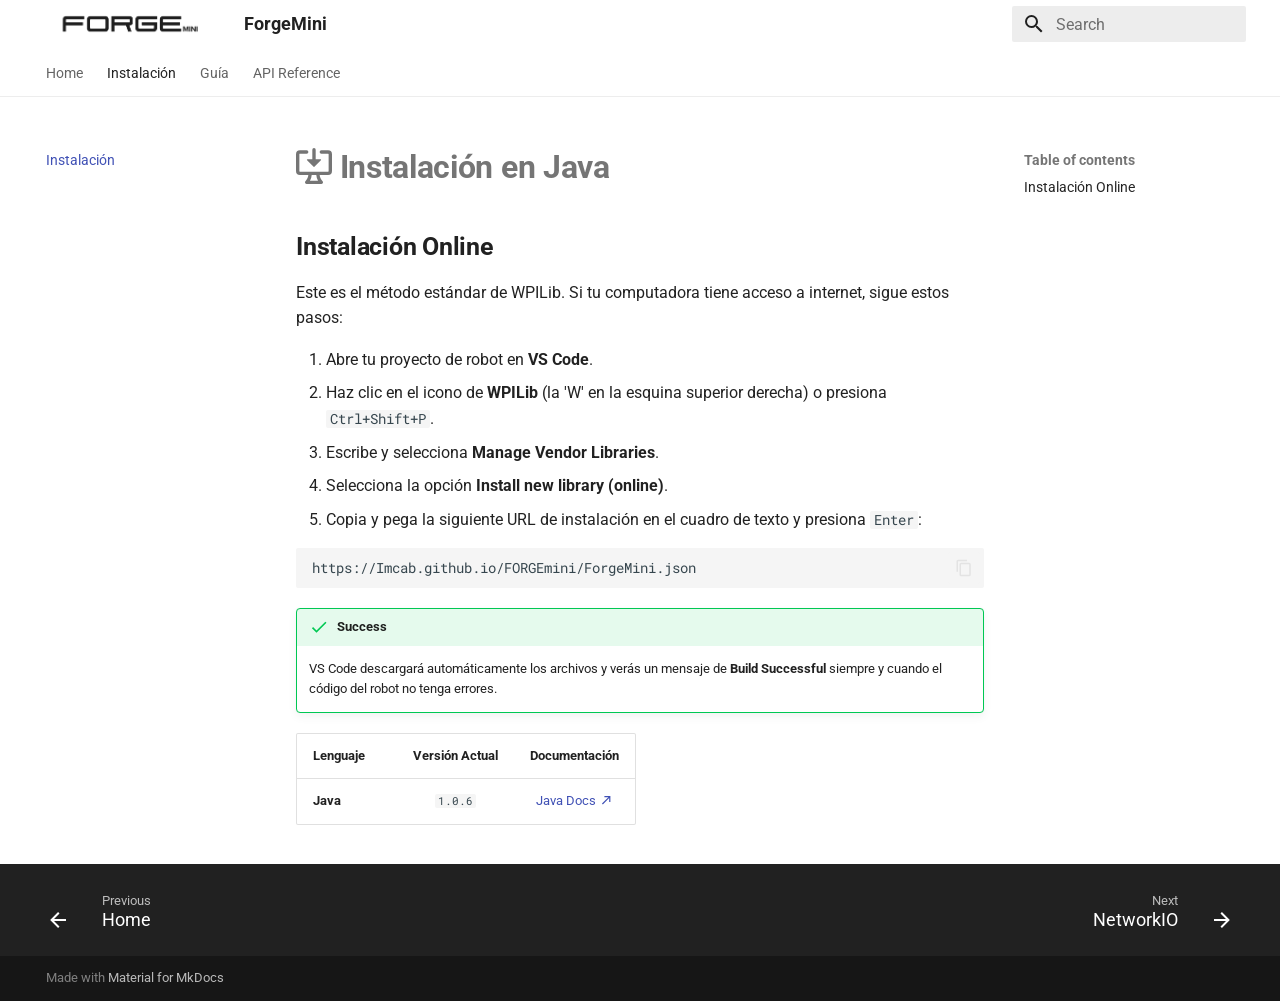
==== commit 6d353381: "Deployed ed64663 with MkDocs version: 1.6.1" ====
--- a/instalacion/index.html
+++ b/instalacion/index.html
@@ -50,6 +50,8 @@
         <style>:root{--md-text-font:"Roboto";--md-code-font:"Roboto Mono"}</style>
       
     
+    
+      <link rel="stylesheet" href="../stylesheets/extra.css">
     
     <script>__md_scope=new URL("..",location),__md_hash=e=>[...e].reduce(((e,_)=>(e<<5)-e+_.charCodeAt(0)),0),__md_get=(e,_=localStorage,t=__md_scope)=>JSON.parse(_.getItem(t.pathname+"."+e)),__md_set=(e,_,t=localStorage,a=__md_scope)=>{try{t.setItem(a.pathname+"."+e,JSON.stringify(_))}catch(e){}}</script>
     
@@ -982,7 +984,7 @@
 <tbody>
 <tr>
 <td style="text-align: left;"><strong>Java</strong></td>
-<td style="text-align: center;"><code>1.0.5</code></td>
+<td style="text-align: center;"><code>1.0.6</code></td>
 <td style="text-align: center;"><a href="https://imcab.github.io/FORGEmini/">Java Docs <span class="twemoji"><svg xmlns="http://www.w3.org/2000/svg" viewBox="0 0 24 24"><path d="M5 17.59 15.59 7H9V5h10v10h-2V8.41L6.41 19z"/></svg></span></a></td>
 </tr>
 </tbody>
--- a/stylesheets/extra.css
+++ b/stylesheets/extra.css
@@ -0,0 +1,39 @@
+@keyframes fadeInUp {
+  from {
+    opacity: 0;
+    transform: translate3d(0, 40px, 0);
+  }
+  to {
+    opacity: 1;
+    transform: translate3d(0, 0, 0);
+  }
+}
+
+.fade-in {
+  animation-name: fadeInUp;
+  animation-duration: 1s;
+  animation-fill-mode: both;
+}
+
+.delay-1 { animation-delay: 0.2s; } /* Título */
+.delay-2 { animation-delay: 0.4s; } /* Botones */
+.delay-3 { animation-delay: 0.6s; } /* Cards */
+.delay-4 { animation-delay: 0.8s; } /* Footer */
+
+@keyframes logoFadeInPremium {
+  from {
+    opacity: 0;
+    transform: scale(0.92); /* Empieza un poco más pequeño */
+    filter: blur(8px);      /* Empieza borroso */
+  }
+  to {
+    opacity: 1;
+    transform: scale(1);    /* Tamaño normal */
+    filter: blur(0);        /* Nítido */
+  }
+}
+
+.logo-fade{
+  /* Usamos 'forwards' para que se quede en el estado final */
+  animation: logoFadeInPremium 1.5s cubic-bezier(0.22, 1, 0.36, 1) forwards;
+}
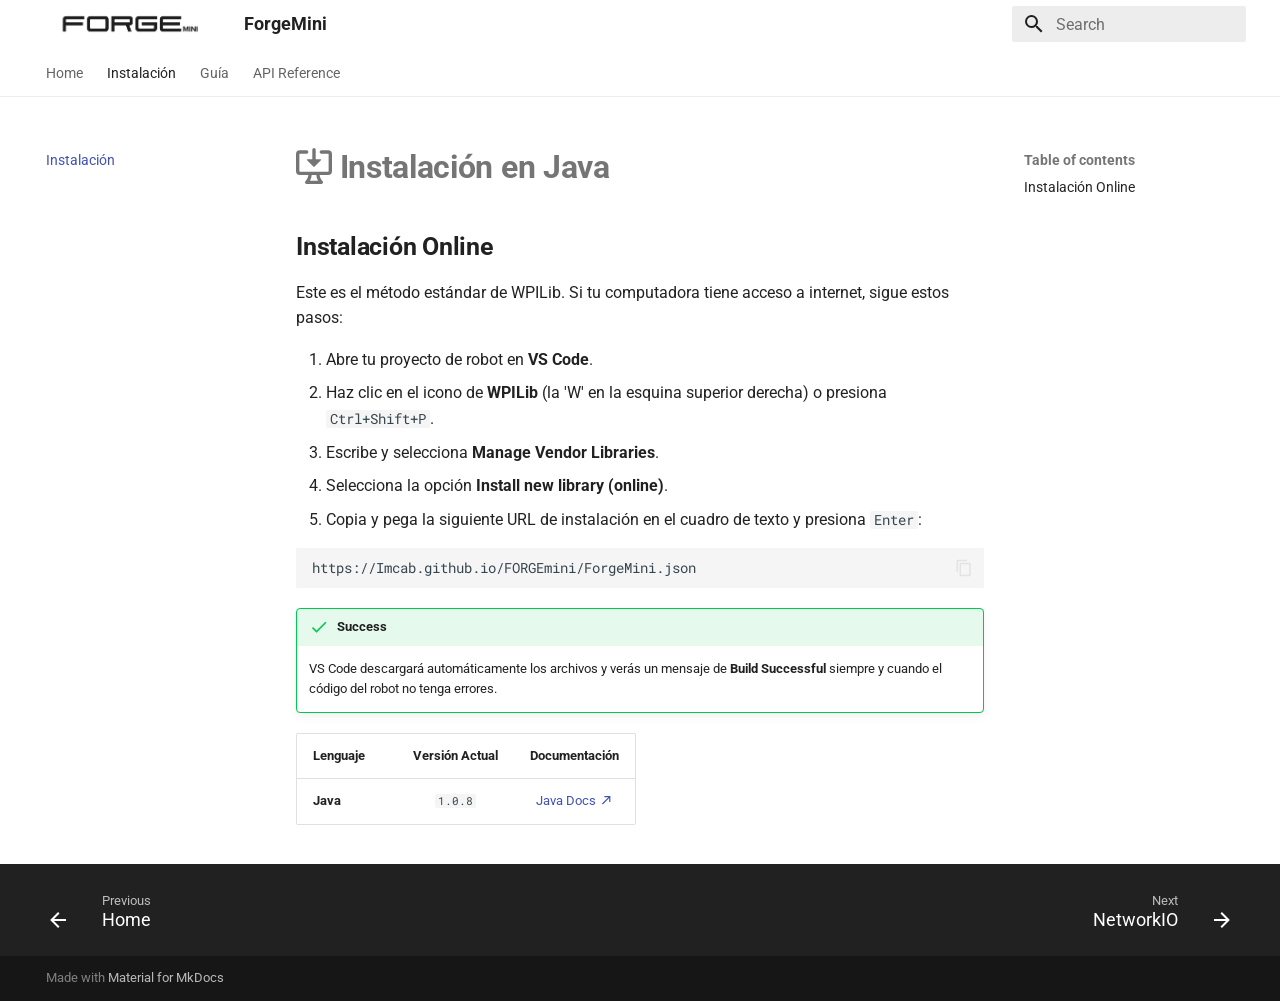
==== commit 65c34a29: "Deployed ed64663 with MkDocs version: 1.6.1" ====
--- a/instalacion/index.html
+++ b/instalacion/index.html
@@ -984,7 +984,7 @@
 <tbody>
 <tr>
 <td style="text-align: left;"><strong>Java</strong></td>
-<td style="text-align: center;"><code>1.0.6</code></td>
+<td style="text-align: center;"><code>1.0.8</code></td>
 <td style="text-align: center;"><a href="https://imcab.github.io/FORGEmini/">Java Docs <span class="twemoji"><svg xmlns="http://www.w3.org/2000/svg" viewBox="0 0 24 24"><path d="M5 17.59 15.59 7H9V5h10v10h-2V8.41L6.41 19z"/></svg></span></a></td>
 </tr>
 </tbody>
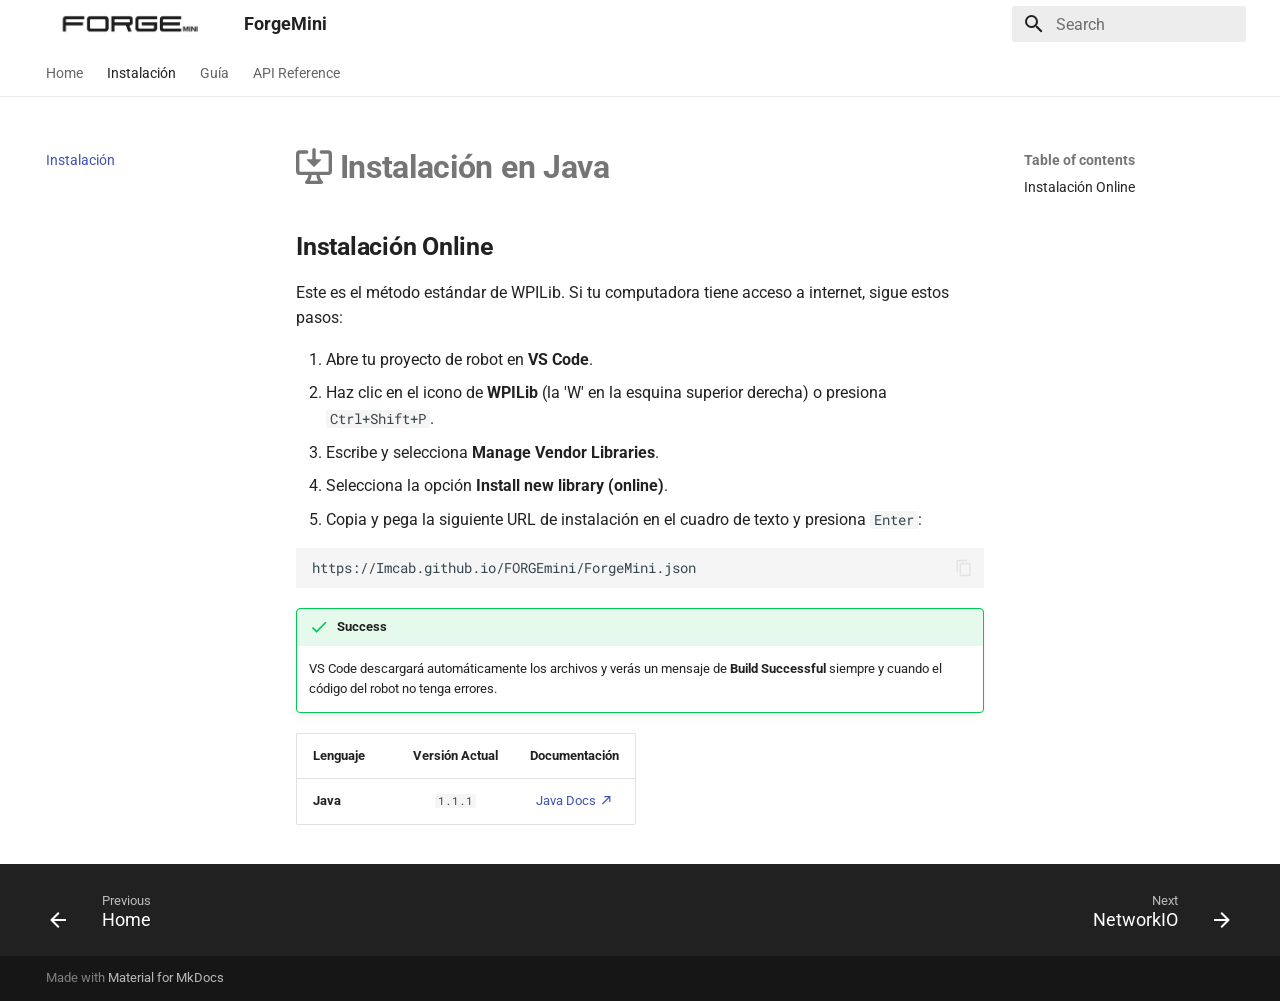
==== commit e038d120: "Deployed ed64663 with MkDocs version: 1.6.1" ====
--- a/instalacion/index.html
+++ b/instalacion/index.html
@@ -760,94 +760,6 @@
     
   
     SmartChooser
-  
-
-    
-  </span>
-  
-  
-
-      </a>
-    </li>
-  
-
-              
-            
-          </ul>
-        </nav>
-      
-    </li>
-  
-
-              
-            
-              
-                
-  
-  
-  
-  
-    
-    
-    
-    
-      
-      
-        
-      
-    
-    
-    <li class="md-nav__item md-nav__item--nested">
-      
-        
-        
-        <input class="md-nav__toggle md-toggle " type="checkbox" id="__nav_3_4" >
-        
-          
-          <label class="md-nav__link" for="__nav_3_4" id="__nav_3_4_label" tabindex="0">
-            
-  
-  
-  <span class="md-ellipsis">
-    
-  
-    Optimizador
-  
-
-    
-  </span>
-  
-  
-
-            <span class="md-nav__icon md-icon"></span>
-          </label>
-        
-        <nav class="md-nav" data-md-level="2" aria-labelledby="__nav_3_4_label" aria-expanded="false">
-          <label class="md-nav__title" for="__nav_3_4">
-            <span class="md-nav__icon md-icon"></span>
-            
-  
-    Optimizador
-  
-
-          </label>
-          <ul class="md-nav__list" data-md-scrollfix>
-            
-              
-                
-  
-  
-  
-  
-    <li class="md-nav__item">
-      <a href="../guia/optimizer/" class="md-nav__link">
-        
-  
-  
-  <span class="md-ellipsis">
-    
-  
-    Optimizer
   
 
     
@@ -984,7 +896,7 @@
 <tbody>
 <tr>
 <td style="text-align: left;"><strong>Java</strong></td>
-<td style="text-align: center;"><code>1.0.8</code></td>
+<td style="text-align: center;"><code>1.1.1</code></td>
 <td style="text-align: center;"><a href="https://imcab.github.io/FORGEmini/">Java Docs <span class="twemoji"><svg xmlns="http://www.w3.org/2000/svg" viewBox="0 0 24 24"><path d="M5 17.59 15.59 7H9V5h10v10h-2V8.41L6.41 19z"/></svg></span></a></td>
 </tr>
 </tbody>
